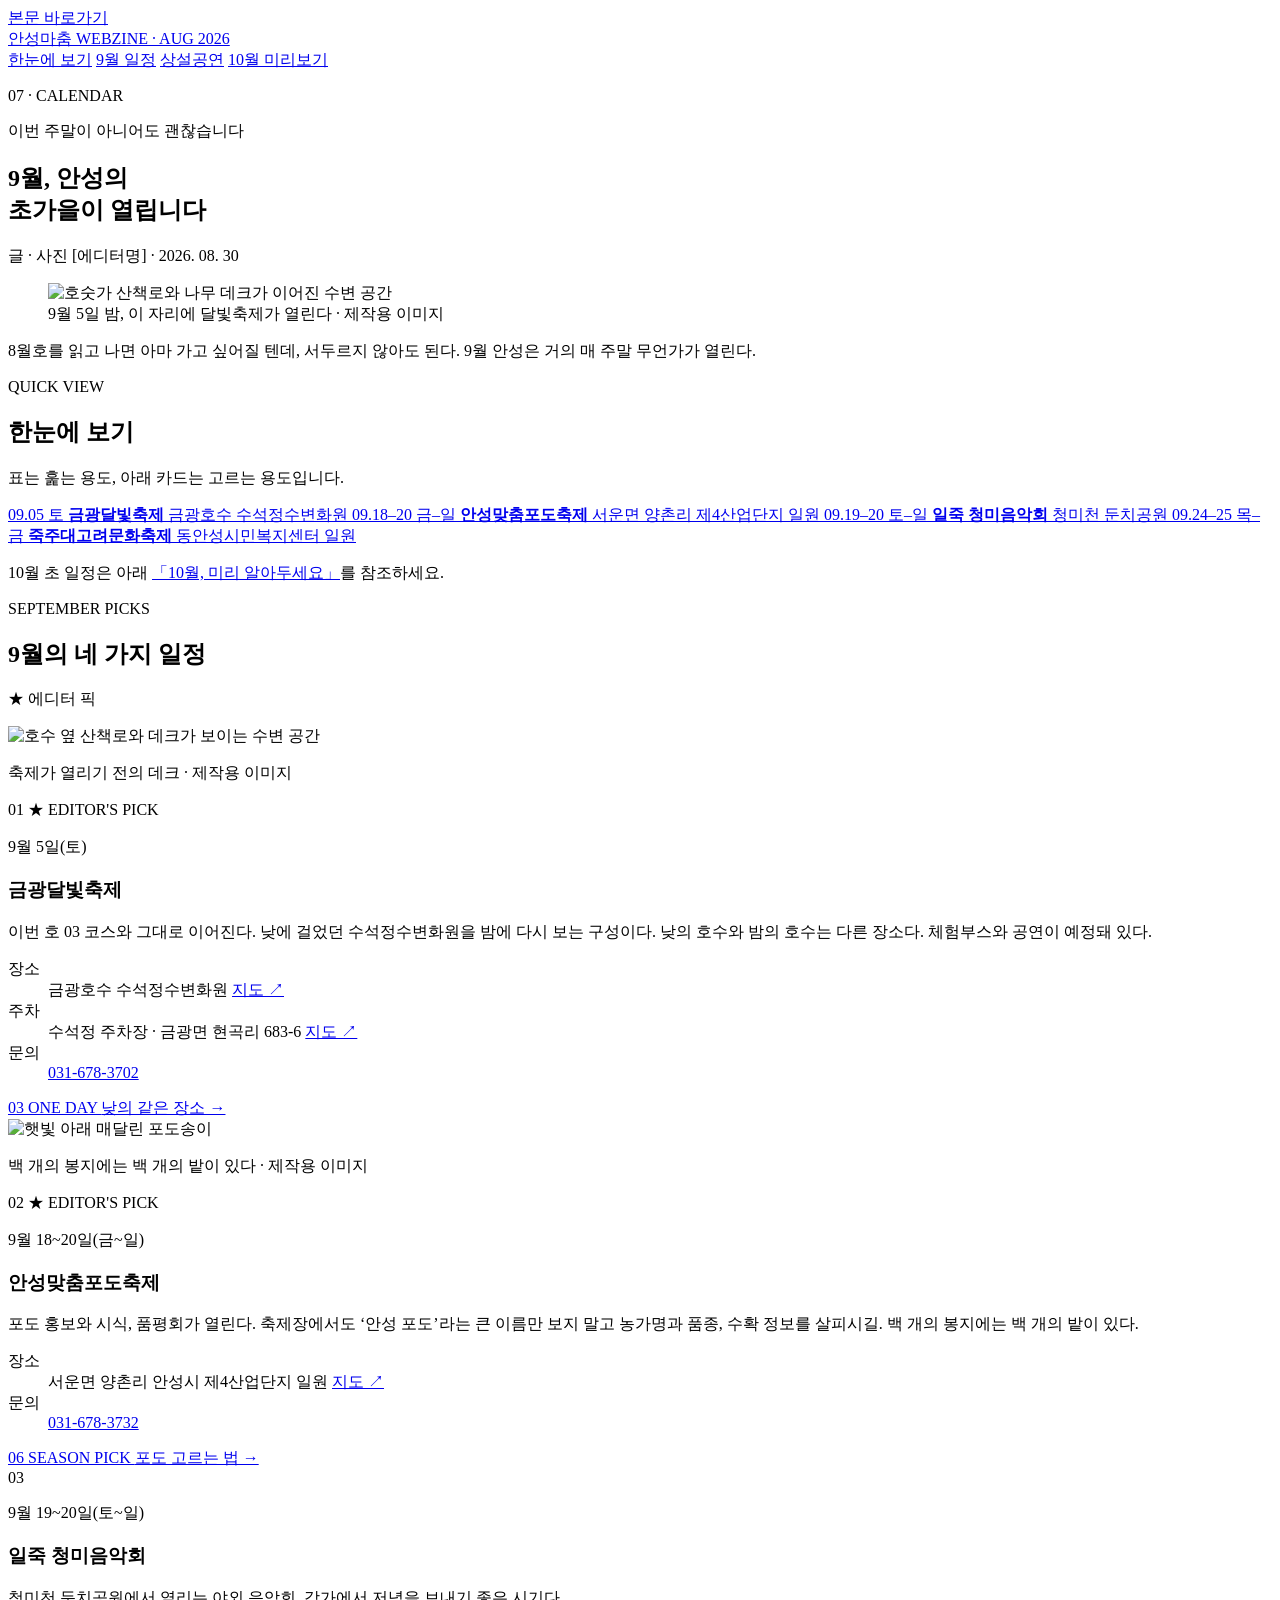
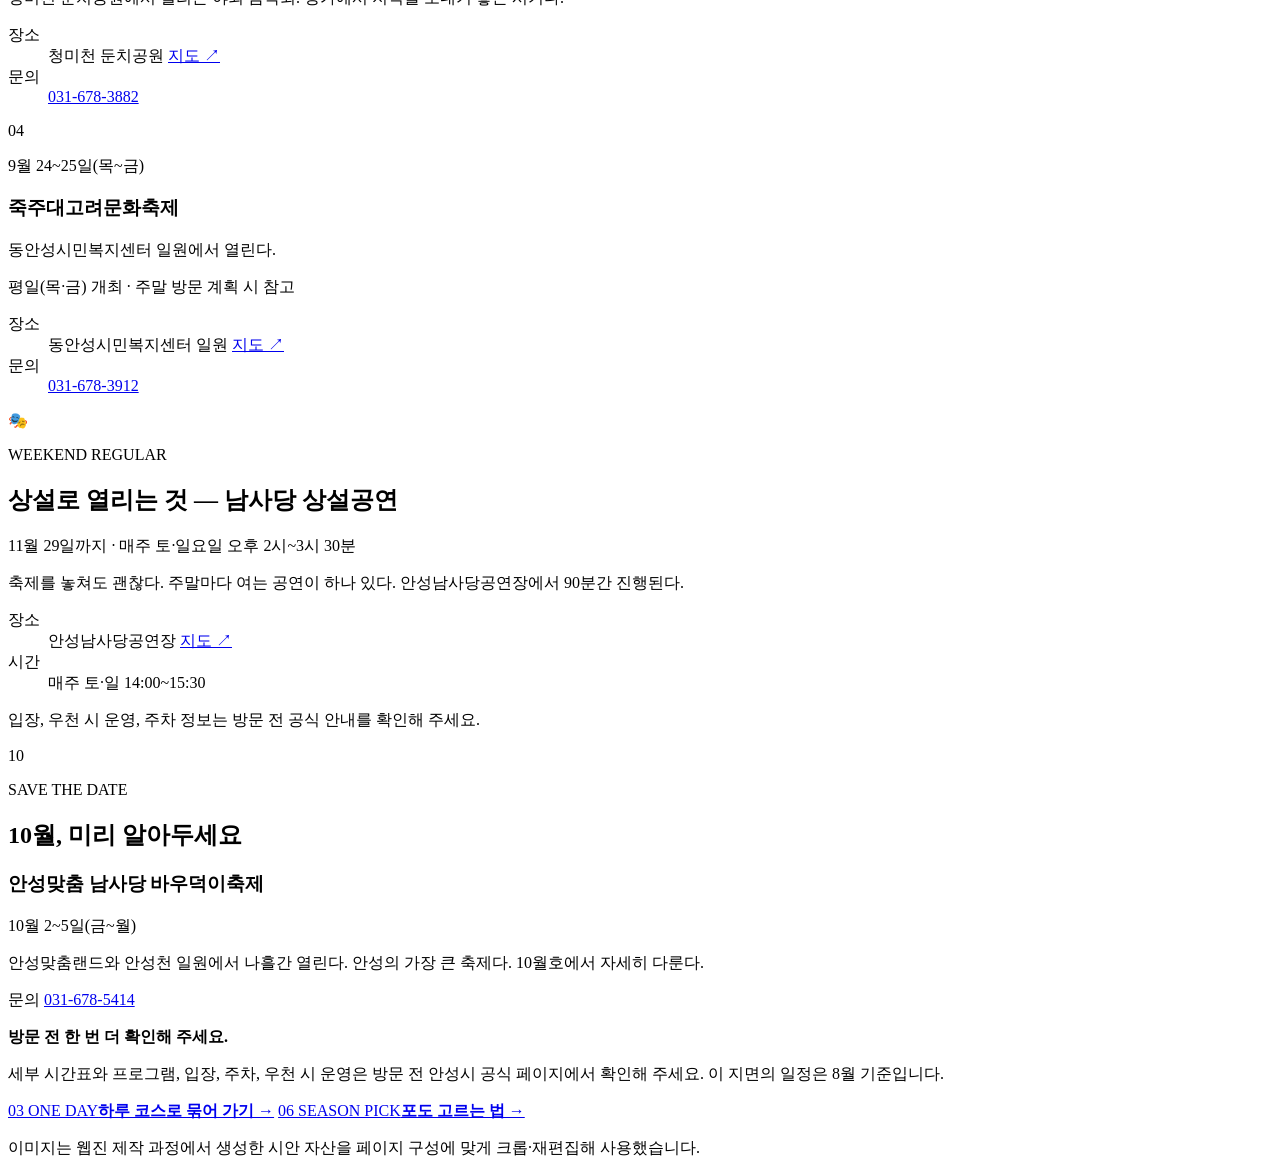
==== calendar/index.html @ 2661bd7b "Add calendar page markup" ====
<!doctype html>
<html lang="ko">
<head>
  <meta charset="utf-8" />
  <meta name="viewport" content="width=device-width, initial-scale=1" />
  <meta name="description" content="안성마춤 웹진 2026년 8월호 CALENDAR — 9월, 안성의 초가을이 열립니다." />
  <meta name="theme-color" content="#f6f1e7" />
  <title>CALENDAR — 9월, 안성의 초가을이 열립니다 | 안성마춤 웹진</title>
  <link rel="stylesheet" href="./assets/calendar.css" />
</head>
<body>
  <a class="skip-link" href="#main">본문 바로가기</a>

  <header class="site-header">
    <div class="site-header__inner">
      <a class="brand" href="#top" aria-label="안성마춤 웹진 CALENDAR 상단으로 이동">
        <span class="brand__mark">안성마춤</span>
        <span class="brand__sub">WEBZINE · AUG 2026</span>
      </a>
      <nav class="section-nav" aria-label="페이지 내 이동">
        <a href="#overview">한눈에 보기</a>
        <a href="#events">9월 일정</a>
        <a href="#weekend">상설공연</a>
        <a href="#october">10월 미리보기</a>
      </nav>
    </div>
  </header>

  <main id="main">
    <article id="top" class="article">
      <header class="hero">
        <div class="hero__copy shell">
          <p class="eyebrow">07 · CALENDAR</p>
          <p class="kicker">이번 주말이 아니어도 괜찮습니다</p>
          <h1>9월, 안성의<br />초가을이 열립니다</h1>
          <div class="byline" aria-label="발행 정보">
            <span>글 · 사진 [에디터명]</span>
            <span aria-hidden="true">·</span>
            <time datetime="2026-08-30">2026. 08. 30</time>
          </div>
        </div>

        <figure class="hero__media">
          <img data-calendar-image="c1" alt="호숫가 산책로와 나무 데크가 이어진 수변 공간" />
          <figcaption class="shell">9월 5일 밤, 이 자리에 달빛축제가 열린다 <span class="caption-note">· 제작용 이미지</span></figcaption>
        </figure>

        <div class="shell intro">
          <p>8월호를 읽고 나면 아마 가고 싶어질 텐데, 서두르지 않아도 된다. 9월 안성은 거의 매 주말 무언가가 열린다.</p>
        </div>
      </header>

      <section id="overview" class="section section--overview shell" aria-labelledby="overview-title">
        <div class="section-heading">
          <p class="section-index">QUICK VIEW</p>
          <h2 id="overview-title">한눈에 보기</h2>
          <p>표는 훑는 용도, 아래 카드는 고르는 용도입니다.</p>
        </div>

        <div class="timeline" role="list" aria-label="2026년 9월 안성 주요 행사">
          <a class="timeline__item" href="#event-01" role="listitem">
            <span class="timeline__date">09.05</span>
            <span class="timeline__day">토</span>
            <strong>금광달빛축제</strong>
            <span>금광호수 수석정수변화원</span>
          </a>
          <a class="timeline__item" href="#event-02" role="listitem">
            <span class="timeline__date">09.18–20</span>
            <span class="timeline__day">금–일</span>
            <strong>안성맞춤포도축제</strong>
            <span>서운면 양촌리 제4산업단지 일원</span>
          </a>
          <a class="timeline__item" href="#event-03" role="listitem">
            <span class="timeline__date">09.19–20</span>
            <span class="timeline__day">토–일</span>
            <strong>일죽 청미음악회</strong>
            <span>청미천 둔치공원</span>
          </a>
          <a class="timeline__item" href="#event-04" role="listitem">
            <span class="timeline__date">09.24–25</span>
            <span class="timeline__day">목–금</span>
            <strong>죽주대고려문화축제</strong>
            <span>동안성시민복지센터 일원</span>
          </a>
        </div>
        <p class="overview-note">10월 초 일정은 아래 <a href="#october">「10월, 미리 알아두세요」</a>를 참조하세요.</p>
      </section>

      <section id="events" class="section shell" aria-labelledby="events-title">
        <div class="section-heading section-heading--row">
          <div>
            <p class="section-index">SEPTEMBER PICKS</p>
            <h2 id="events-title">9월의 네 가지 일정</h2>
          </div>
          <p class="legend"><span class="star">★</span> 에디터 픽</p>
        </div>

        <div class="event-stack">
          <article id="event-01" class="event-card event-card--featured">
            <div class="event-card__visual">
              <img data-calendar-image="c2" alt="호수 옆 산책로와 데크가 보이는 수변 공간" loading="lazy" />
              <p class="image-caption">축제가 열리기 전의 데크 <span>· 제작용 이미지</span></p>
            </div>
            <div class="event-card__body">
              <div class="event-card__topline">
                <span class="event-number">01</span>
                <span class="editor-pick">★ EDITOR'S PICK</span>
              </div>
              <p class="date-chip"><time datetime="2026-09-05">9월 5일(토)</time></p>
              <h3>금광달빛축제</h3>
              <p class="event-lead">이번 호 03 코스와 그대로 이어진다. 낮에 걸었던 수석정수변화원을 밤에 다시 보는 구성이다. 낮의 호수와 밤의 호수는 다른 장소다. 체험부스와 공연이 예정돼 있다.</p>
              <dl class="info-list">
                <div><dt>장소</dt><dd>금광호수 수석정수변화원 <a class="map-link" href="https://map.naver.com/p/search/%EA%B8%88%EA%B4%91%ED%98%B8%EC%88%98%20%EC%88%98%EC%84%9D%EC%A0%95%EC%88%98%EB%B3%80%ED%99%94%EC%9B%90" target="_blank" rel="noreferrer">지도 ↗</a></dd></div>
                <div><dt>주차</dt><dd>수석정 주차장 · 금광면 현곡리 683-6 <a class="map-link" href="https://map.naver.com/p/search/%EA%B8%88%EA%B4%91%EB%A9%B4%20%ED%98%84%EA%B3%A1%EB%A6%AC%20683-6" target="_blank" rel="noreferrer">지도 ↗</a></dd></div>
                <div><dt>문의</dt><dd><a href="tel:0316783702">031-678-3702</a></dd></div>
              </dl>
              <a class="related-link" href="#" aria-label="03 ONE DAY 페이지 링크 준비 중">03 ONE DAY <span>낮의 같은 장소 →</span></a>
            </div>
          </article>

          <article id="event-02" class="event-card event-card--featured event-card--reverse">
            <div class="event-card__visual">
              <img data-calendar-image="c3" alt="햇빛 아래 매달린 포도송이" loading="lazy" />
              <p class="image-caption">백 개의 봉지에는 백 개의 밭이 있다 <span>· 제작용 이미지</span></p>
            </div>
            <div class="event-card__body">
              <div class="event-card__topline">
                <span class="event-number">02</span>
                <span class="editor-pick">★ EDITOR'S PICK</span>
              </div>
              <p class="date-chip"><time datetime="2026-09-18">9월 18~20일(금~일)</time></p>
              <h3>안성맞춤포도축제</h3>
              <p class="event-lead">포도 홍보와 시식, 품평회가 열린다. 축제장에서도 ‘안성 포도’라는 큰 이름만 보지 말고 농가명과 품종, 수확 정보를 살피시길. 백 개의 봉지에는 백 개의 밭이 있다.</p>
              <dl class="info-list">
                <div><dt>장소</dt><dd>서운면 양촌리 안성시 제4산업단지 일원 <a class="map-link" href="https://map.naver.com/p/search/%EC%95%88%EC%84%B1%EC%8B%9C%20%EC%A0%9C4%EC%82%B0%EC%97%85%EB%8B%A8%EC%A7%80" target="_blank" rel="noreferrer">지도 ↗</a></dd></div>
                <div><dt>문의</dt><dd><a href="tel:0316783732">031-678-3732</a></dd></div>
              </dl>
              <a class="related-link" href="#" aria-label="06 SEASON PICK 페이지 링크 준비 중">06 SEASON PICK <span>포도 고르는 법 →</span></a>
            </div>
          </article>

          <div class="compact-grid">
            <article id="event-03" class="compact-card">
              <span class="event-number">03</span>
              <p class="date-chip"><time datetime="2026-09-19">9월 19~20일(토~일)</time></p>
              <h3>일죽 청미음악회</h3>
              <p>청미천 둔치공원에서 열리는 야외 음악회. 강가에서 저녁을 보내기 좋은 시기다.</p>
              <dl class="info-list info-list--compact">
                <div><dt>장소</dt><dd>청미천 둔치공원 <a class="map-link" href="https://map.naver.com/p/search/%EC%B2%AD%EB%AF%B8%EC%B2%9C%20%EB%91%94%EC%B9%98%EA%B3%B5%EC%9B%90" target="_blank" rel="noreferrer">지도 ↗</a></dd></div>
                <div><dt>문의</dt><dd><a href="tel:0316783882">031-678-3882</a></dd></div>
              </dl>
            </article>

            <article id="event-04" class="compact-card">
              <span class="event-number">04</span>
              <p class="date-chip"><time datetime="2026-09-24">9월 24~25일(목~금)</time></p>
              <h3>죽주대고려문화축제</h3>
              <p>동안성시민복지센터 일원에서 열린다.</p>
              <p class="warning-chip">평일(목·금) 개최 · 주말 방문 계획 시 참고</p>
              <dl class="info-list info-list--compact">
                <div><dt>장소</dt><dd>동안성시민복지센터 일원 <a class="map-link" href="https://map.naver.com/p/search/%EB%8F%99%EC%95%88%EC%84%B1%EC%8B%9C%EB%AF%BC%EB%B3%B5%EC%A7%80%EC%84%BC%ED%84%B0" target="_blank" rel="noreferrer">지도 ↗</a></dd></div>
                <div><dt>문의</dt><dd><a href="tel:0316783912">031-678-3912</a></dd></div>
              </dl>
            </article>
          </div>
        </div>
      </section>

      <section id="weekend" class="section weekend-block" aria-labelledby="weekend-title">
        <div class="shell weekend-block__inner">
          <div class="weekend-block__icon" aria-hidden="true">🎭</div>
          <div class="weekend-block__copy">
            <p class="section-index">WEEKEND REGULAR</p>
            <h2 id="weekend-title">상설로 열리는 것 — 남사당 상설공연</h2>
            <p class="weekend-block__date">11월 29일까지 · 매주 토·일요일 오후 2시~3시 30분</p>
            <p>축제를 놓쳐도 괜찮다. 주말마다 여는 공연이 하나 있다. 안성남사당공연장에서 90분간 진행된다.</p>
            <dl class="info-list info-list--wide">
              <div><dt>장소</dt><dd>안성남사당공연장 <a class="map-link" href="https://map.naver.com/p/search/%EC%95%88%EC%84%B1%EB%82%A8%EC%82%AC%EB%8B%B9%EA%B3%B5%EC%97%B0%EC%9E%A5" target="_blank" rel="noreferrer">지도 ↗</a></dd></div>
              <div><dt>시간</dt><dd>매주 토·일 14:00~15:30</dd></div>
            </dl>
            <p class="verification-note">입장, 우천 시 운영, 주차 정보는 방문 전 공식 안내를 확인해 주세요.</p>
          </div>
        </div>
      </section>

      <section id="october" class="section shell october" aria-labelledby="october-title">
        <div class="october__month" aria-hidden="true">10</div>
        <div class="october__copy">
          <p class="section-index">SAVE THE DATE</p>
          <h2 id="october-title">10월, 미리 알아두세요</h2>
          <h3>안성맞춤 남사당 바우덕이축제</h3>
          <p class="october__date">10월 2~5일(금~월)</p>
          <p>안성맞춤랜드와 안성천 일원에서 나흘간 열린다. 안성의 가장 큰 축제다. 10월호에서 자세히 다룬다.</p>
          <p class="october__contact">문의 <a href="tel:0316785414">031-678-5414</a></p>
        </div>
      </section>

      <footer class="article-footer shell">
        <div class="notice-box">
          <strong>방문 전 한 번 더 확인해 주세요.</strong>
          <p>세부 시간표와 프로그램, 입장, 주차, 우천 시 운영은 방문 전 안성시 공식 페이지에서 확인해 주세요. 이 지면의 일정은 8월 기준입니다.</p>
        </div>
        <div class="next-links" aria-label="연관 콘텐츠">
          <a href="#" aria-label="03 ONE DAY 페이지 링크 준비 중"><span>03 ONE DAY</span><strong>하루 코스로 묶어 가기 →</strong></a>
          <a href="#" aria-label="06 SEASON PICK 페이지 링크 준비 중"><span>06 SEASON PICK</span><strong>포도 고르는 법 →</strong></a>
        </div>
        <p class="credit-note">이미지는 웹진 제작 과정에서 생성한 시안 자산을 페이지 구성에 맞게 크롭·재편집해 사용했습니다.</p>
      </footer>
    </article>
  </main>

  <script src="./assets/image-c1a.js"></script>
  <script src="./assets/image-c1b.js"></script>
  <script src="./assets/image-c2.js"></script>
  <script src="./assets/image-c3.js"></script>
  <script src="./assets/calendar.js"></script>
</body>
</html>
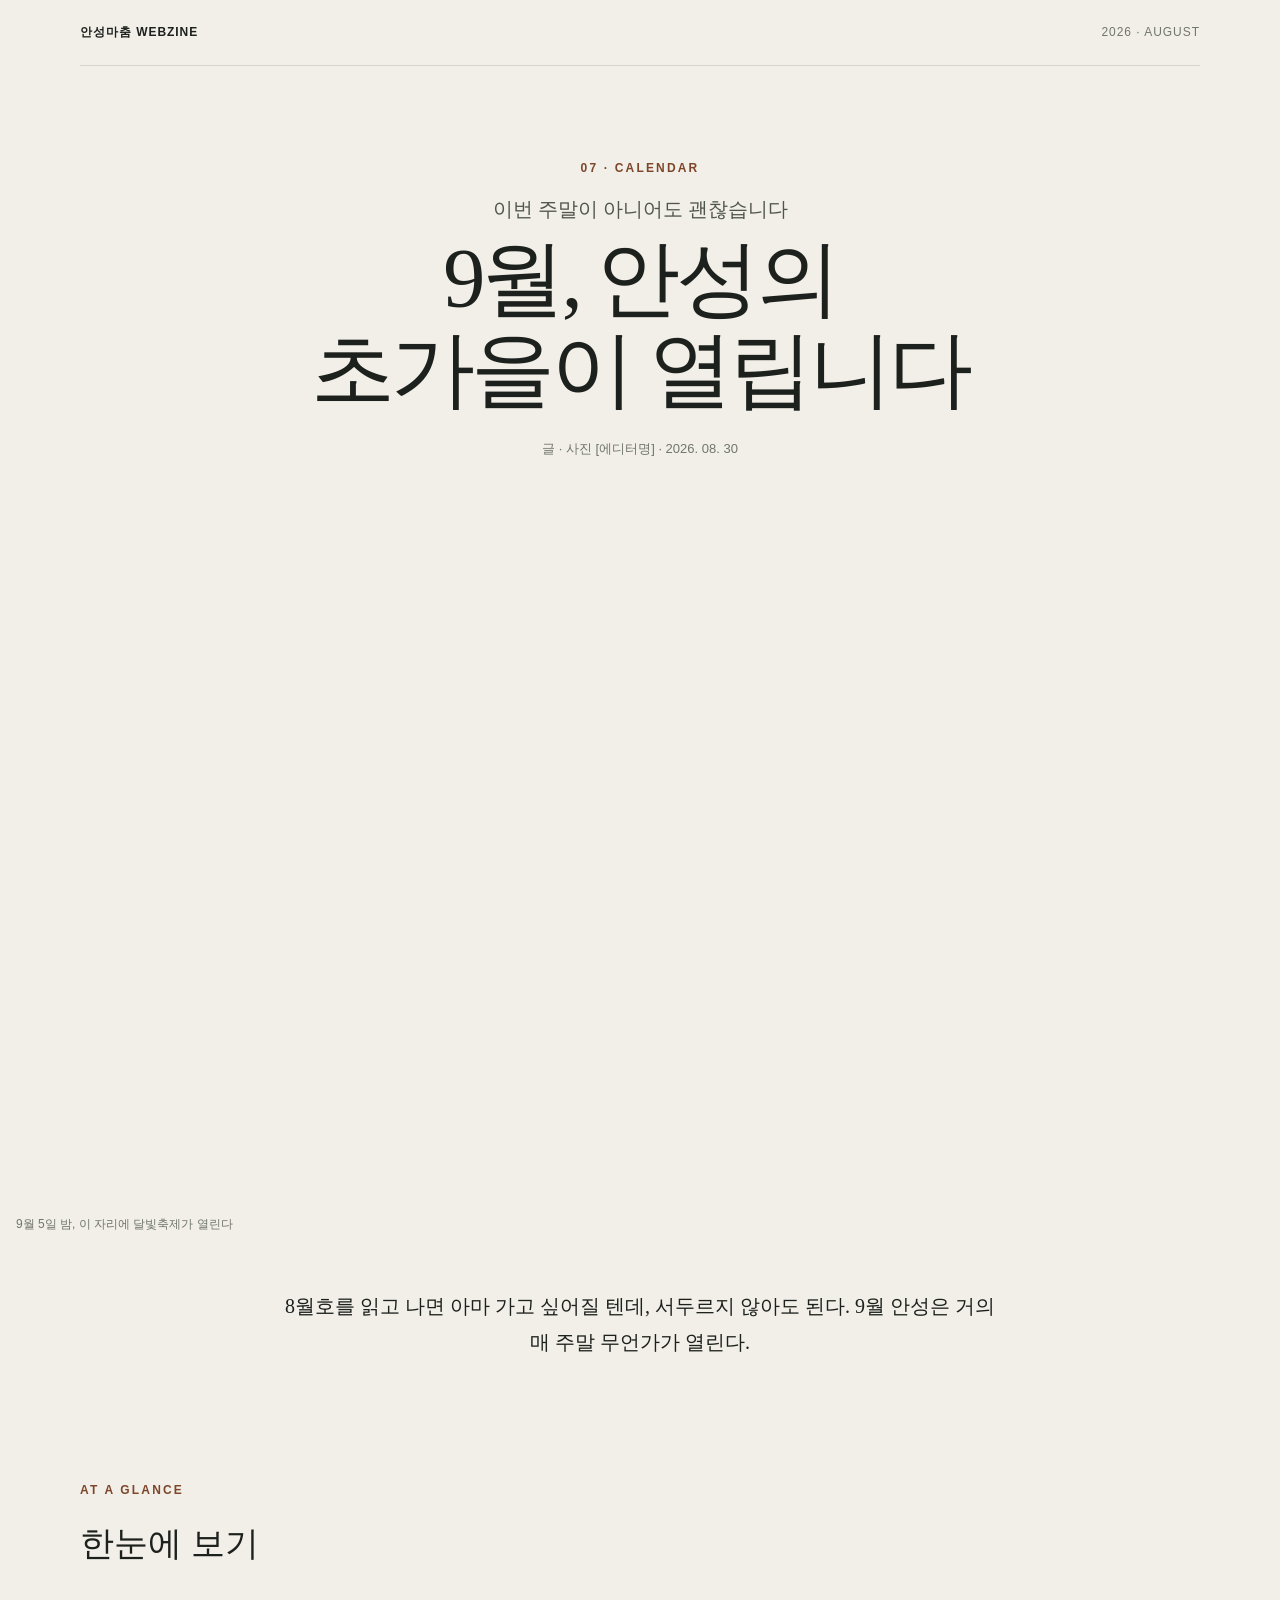
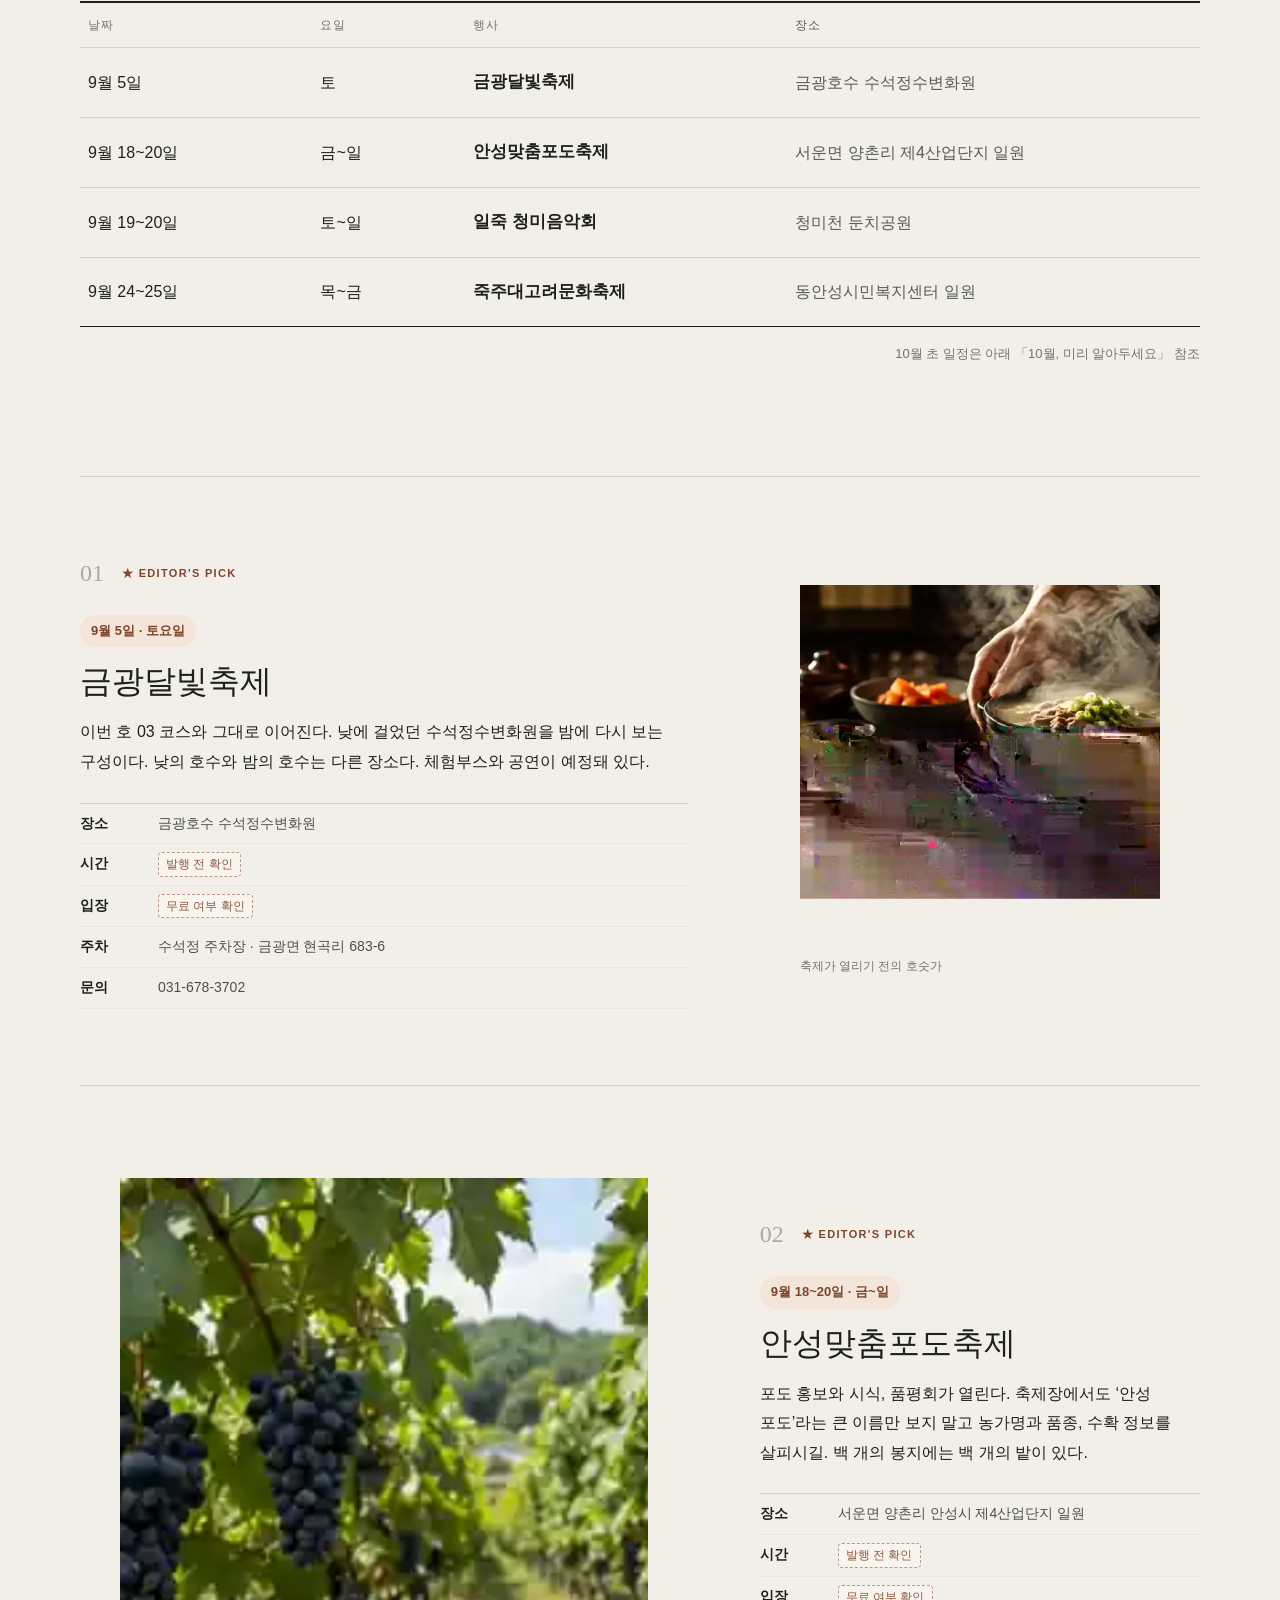
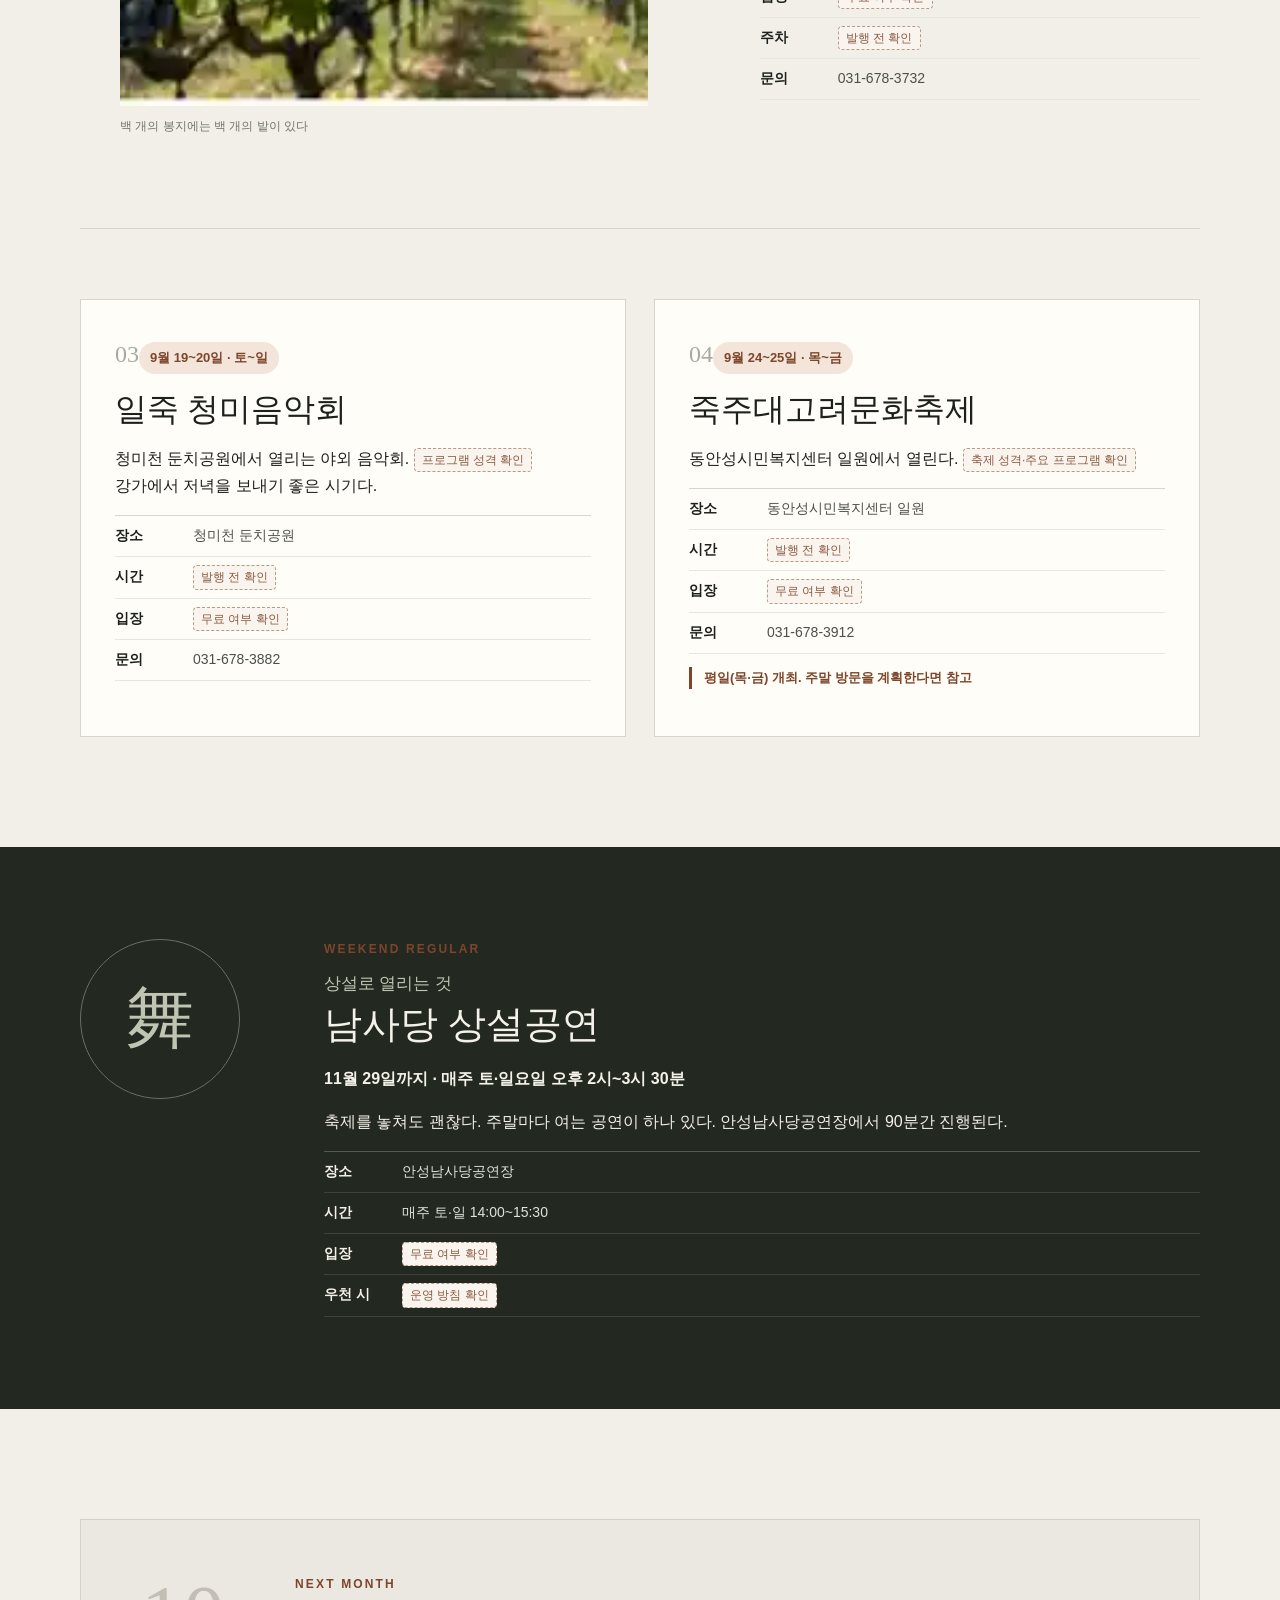
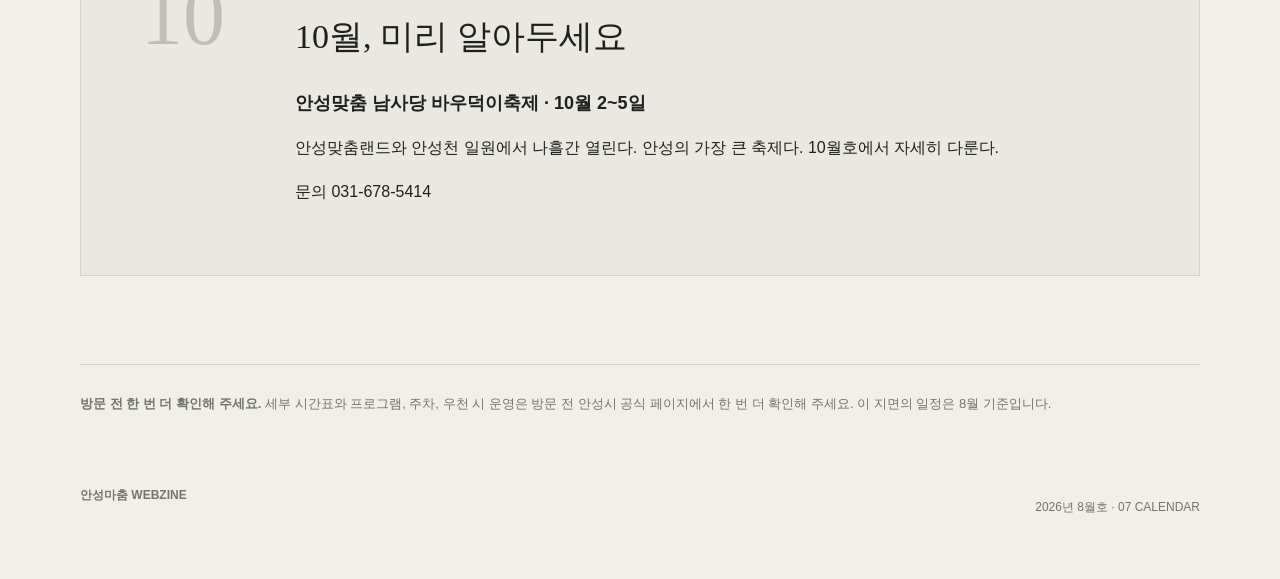
==== commit 2f8a4248: "Publish calendar webzine page" ====
--- a/calendar/index.html
+++ b/calendar/index.html
@@ -1,218 +1,26 @@
 <!doctype html>
 <html lang="ko">
 <head>
-  <meta charset="utf-8" />
-  <meta name="viewport" content="width=device-width, initial-scale=1" />
-  <meta name="description" content="안성마춤 웹진 2026년 8월호 CALENDAR — 9월, 안성의 초가을이 열립니다." />
-  <meta name="theme-color" content="#f6f1e7" />
-  <title>CALENDAR — 9월, 안성의 초가을이 열립니다 | 안성마춤 웹진</title>
-  <link rel="stylesheet" href="./assets/calendar.css" />
+<meta charset="utf-8">
+<meta name="viewport" content="width=device-width,initial-scale=1">
+<meta name="description" content="안성마춤 웹진 2026년 8월호 CALENDAR — 9월, 안성의 초가을이 열립니다.">
+<title>CALENDAR — 9월, 안성의 초가을이 열립니다</title>
+<style>
+:root{--ink:#1d211d;--muted:#70756e;--paper:#fffdf8;--canvas:#f2efe8;--line:#d9d5cc;--accent:#7d462b;--accent-soft:#f3e5d9;--dark:#232820;--max:1120px}*{box-sizing:border-box}html{scroll-behavior:smooth}body{margin:0;background:var(--canvas);color:var(--ink);font-family:Pretendard,"Noto Sans KR",-apple-system,BlinkMacSystemFont,"Segoe UI",sans-serif;font-size:16px;line-height:1.7;word-break:keep-all}a{color:inherit;text-decoration:none}img{display:block;width:100%;height:auto}.page-shell{width:min(calc(100% - 48px),var(--max));margin-inline:auto}.site-bar{height:66px;width:min(calc(100% - 48px),var(--max));margin:auto;display:flex;align-items:center;justify-content:space-between;border-bottom:1px solid var(--line);font-size:12px;letter-spacing:.08em}.site-brand{font-weight:800}.issue{color:var(--muted)}.hero{padding-top:92px}.hero-copy{max-width:840px;margin:0 auto 42px;text-align:center}.section-label,.mini-label{font-size:12px;letter-spacing:.18em;font-weight:800;color:var(--accent);margin:0 0 14px}.eyebrow{font-family:Georgia,"Noto Serif KR",serif;font-size:20px;margin:0 0 8px;color:#50554e}.hero h1{font-family:Georgia,"Noto Serif KR",serif;font-size:clamp(46px,7vw,84px);font-weight:500;line-height:1.08;letter-spacing:-.045em;margin:0}.credit{margin:22px 0 0;color:var(--muted);font-size:13px}.hero-media{width:min(1360px,calc(100vw - 32px));margin-left:50%;transform:translateX(-50%)}.hero-media img{aspect-ratio:16/9;object-fit:cover}.hero-media figcaption,.card-image figcaption{font-size:12px;color:var(--muted);margin-top:10px}.lead{max-width:720px;margin:54px auto 0;font-family:Georgia,"Noto Serif KR",serif;font-size:20px;line-height:1.8;text-align:center}.overview{padding-top:120px}.section-head{margin-bottom:28px}.section-head h2{font-family:Georgia,"Noto Serif KR",serif;font-size:34px;font-weight:500;margin:0}.schedule-table{border-top:2px solid var(--ink);border-bottom:1px solid var(--ink)}.schedule-row{display:grid;grid-template-columns:1.05fr .65fr 1.5fr 2fr;gap:24px;padding:20px 8px;border-bottom:1px solid var(--line);align-items:center}.schedule-row:last-child{border-bottom:0}.schedule-header{padding-block:12px;font-size:12px;color:var(--muted);letter-spacing:.06em}.schedule-row strong{font-size:17px}.place-col{color:#565c55}.table-note{margin:16px 0 0;text-align:right;font-size:13px;color:var(--muted)}.events{padding-top:110px}.event-card{display:grid;grid-template-columns:minmax(0,1.16fr) minmax(320px,.84fr);gap:72px;align-items:center;padding:76px 0;border-top:1px solid var(--line)}.event-card.reverse .event-copy{order:2}.event-card.reverse .card-image{order:1}.card-meta{display:flex;align-items:center;gap:18px;margin-bottom:22px}.card-number{font-family:Georgia,serif;font-size:24px;color:#a7aaa2}.editor-pick{font-size:11px;letter-spacing:.12em;color:var(--accent);font-weight:800}.date-chip{display:inline-flex;background:var(--accent-soft);color:var(--accent);padding:5px 11px;border-radius:999px;font-size:13px;font-weight:700}.event-card h2,.compact-card h2{font-family:Georgia,"Noto Serif KR",serif;font-weight:500;font-size:32px;line-height:1.25;margin:14px 0 16px}.event-desc{font-size:16px;line-height:1.85;margin:0 0 26px}.info-list{margin:0;border-top:1px solid var(--line)}.info-list>div{display:grid;grid-template-columns:68px 1fr;gap:10px;padding:8px 0;border-bottom:1px solid #e9e6df;font-size:14px}.info-list dt{font-weight:800}.info-list dd{margin:0;color:#4b504a}.pending{display:inline-block;padding:1px 7px;border:1px dashed #b99a87;border-radius:4px;color:#8a5b42;background:#faf4ef;font-size:12px}.card-image img{aspect-ratio:1;object-fit:cover}.compact-grid{display:grid;grid-template-columns:1fr 1fr;gap:28px;padding:70px 0 110px;border-top:1px solid var(--line)}.compact-card{background:var(--paper);border:1px solid var(--line);padding:34px}.weekday-note{font-size:13px;font-weight:700;color:var(--accent);border-left:3px solid var(--accent);padding-left:12px}.permanent{background:var(--dark);color:#f4f1e8;padding:92px 0}.permanent-inner{display:grid;grid-template-columns:180px 1fr;gap:64px}.performance-mark{width:160px;height:160px;border:1px solid #69705f;border-radius:50%;display:grid;place-items:center;font-family:Georgia,"Noto Serif KR",serif;font-size:68px;color:#bfc5b2}.performance-copy h2{font-family:Georgia,"Noto Serif KR",serif;font-size:38px;font-weight:500;line-height:1.25;margin:0 0 14px}.performance-copy h2 span{display:block;font-size:17px;color:#bfc5b2;margin-bottom:7px}.performance-copy .info-list{border-color:#555b50}.performance-copy .info-list>div{border-color:#3d433a}.performance-copy .info-list dd{color:#e1e3dc}.october{margin-top:110px;margin-bottom:88px;padding:54px 60px;border:1px solid #d3d0c7;background:#ebe8e1;display:grid;grid-template-columns:120px 1fr;gap:34px}.october-number{font-family:Georgia,serif;font-size:84px;line-height:1;color:#c2beb4}.october h2{font-family:Georgia,"Noto Serif KR",serif;font-size:34px;font-weight:500;margin:0 0 22px}.october h3{font-size:18px;margin:0 0 9px}.notice{border-top:1px solid var(--line);padding:28px 0 70px;font-size:13px;color:var(--muted)}.page-footer{padding:0 0 50px;display:flex;justify-content:space-between;color:var(--muted);font-size:12px}@media(max-width:780px){.page-shell,.site-bar{width:min(calc(100% - 40px),var(--max))}.hero{padding-top:64px}.hero h1{font-size:clamp(40px,12vw,58px)}.hero-media{width:100vw}.hero-media img{aspect-ratio:4/5}.lead{text-align:left;font-size:18px}.overview{padding-top:88px}.schedule-row{grid-template-columns:1.05fr .65fr 1.6fr;gap:10px;padding:15px 4px}.place-col{display:none}.schedule-row strong{font-size:14px}.event-card,.event-card.reverse{grid-template-columns:1fr;gap:30px;padding:56px 0}.event-card.reverse .event-copy,.event-card.reverse .card-image{order:initial}.compact-grid{grid-template-columns:1fr;padding:54px 0 76px}.compact-card{padding:28px 24px}.permanent{padding:68px 0}.permanent-inner{grid-template-columns:1fr;gap:32px}.performance-mark{width:110px;height:110px;font-size:48px}.october{margin-top:76px;margin-bottom:64px;padding:34px 26px;grid-template-columns:1fr}.october-number{font-size:56px}.page-footer{display:block}}
+</style>
 </head>
 <body>
-  <a class="skip-link" href="#main">본문 바로가기</a>
-
-  <header class="site-header">
-    <div class="site-header__inner">
-      <a class="brand" href="#top" aria-label="안성마춤 웹진 CALENDAR 상단으로 이동">
-        <span class="brand__mark">안성마춤</span>
-        <span class="brand__sub">WEBZINE · AUG 2026</span>
-      </a>
-      <nav class="section-nav" aria-label="페이지 내 이동">
-        <a href="#overview">한눈에 보기</a>
-        <a href="#events">9월 일정</a>
-        <a href="#weekend">상설공연</a>
-        <a href="#october">10월 미리보기</a>
-      </nav>
-    </div>
-  </header>
-
-  <main id="main">
-    <article id="top" class="article">
-      <header class="hero">
-        <div class="hero__copy shell">
-          <p class="eyebrow">07 · CALENDAR</p>
-          <p class="kicker">이번 주말이 아니어도 괜찮습니다</p>
-          <h1>9월, 안성의<br />초가을이 열립니다</h1>
-          <div class="byline" aria-label="발행 정보">
-            <span>글 · 사진 [에디터명]</span>
-            <span aria-hidden="true">·</span>
-            <time datetime="2026-08-30">2026. 08. 30</time>
-          </div>
-        </div>
-
-        <figure class="hero__media">
-          <img data-calendar-image="c1" alt="호숫가 산책로와 나무 데크가 이어진 수변 공간" />
-          <figcaption class="shell">9월 5일 밤, 이 자리에 달빛축제가 열린다 <span class="caption-note">· 제작용 이미지</span></figcaption>
-        </figure>
-
-        <div class="shell intro">
-          <p>8월호를 읽고 나면 아마 가고 싶어질 텐데, 서두르지 않아도 된다. 9월 안성은 거의 매 주말 무언가가 열린다.</p>
-        </div>
-      </header>
-
-      <section id="overview" class="section section--overview shell" aria-labelledby="overview-title">
-        <div class="section-heading">
-          <p class="section-index">QUICK VIEW</p>
-          <h2 id="overview-title">한눈에 보기</h2>
-          <p>표는 훑는 용도, 아래 카드는 고르는 용도입니다.</p>
-        </div>
-
-        <div class="timeline" role="list" aria-label="2026년 9월 안성 주요 행사">
-          <a class="timeline__item" href="#event-01" role="listitem">
-            <span class="timeline__date">09.05</span>
-            <span class="timeline__day">토</span>
-            <strong>금광달빛축제</strong>
-            <span>금광호수 수석정수변화원</span>
-          </a>
-          <a class="timeline__item" href="#event-02" role="listitem">
-            <span class="timeline__date">09.18–20</span>
-            <span class="timeline__day">금–일</span>
-            <strong>안성맞춤포도축제</strong>
-            <span>서운면 양촌리 제4산업단지 일원</span>
-          </a>
-          <a class="timeline__item" href="#event-03" role="listitem">
-            <span class="timeline__date">09.19–20</span>
-            <span class="timeline__day">토–일</span>
-            <strong>일죽 청미음악회</strong>
-            <span>청미천 둔치공원</span>
-          </a>
-          <a class="timeline__item" href="#event-04" role="listitem">
-            <span class="timeline__date">09.24–25</span>
-            <span class="timeline__day">목–금</span>
-            <strong>죽주대고려문화축제</strong>
-            <span>동안성시민복지센터 일원</span>
-          </a>
-        </div>
-        <p class="overview-note">10월 초 일정은 아래 <a href="#october">「10월, 미리 알아두세요」</a>를 참조하세요.</p>
-      </section>
-
-      <section id="events" class="section shell" aria-labelledby="events-title">
-        <div class="section-heading section-heading--row">
-          <div>
-            <p class="section-index">SEPTEMBER PICKS</p>
-            <h2 id="events-title">9월의 네 가지 일정</h2>
-          </div>
-          <p class="legend"><span class="star">★</span> 에디터 픽</p>
-        </div>
-
-        <div class="event-stack">
-          <article id="event-01" class="event-card event-card--featured">
-            <div class="event-card__visual">
-              <img data-calendar-image="c2" alt="호수 옆 산책로와 데크가 보이는 수변 공간" loading="lazy" />
-              <p class="image-caption">축제가 열리기 전의 데크 <span>· 제작용 이미지</span></p>
-            </div>
-            <div class="event-card__body">
-              <div class="event-card__topline">
-                <span class="event-number">01</span>
-                <span class="editor-pick">★ EDITOR'S PICK</span>
-              </div>
-              <p class="date-chip"><time datetime="2026-09-05">9월 5일(토)</time></p>
-              <h3>금광달빛축제</h3>
-              <p class="event-lead">이번 호 03 코스와 그대로 이어진다. 낮에 걸었던 수석정수변화원을 밤에 다시 보는 구성이다. 낮의 호수와 밤의 호수는 다른 장소다. 체험부스와 공연이 예정돼 있다.</p>
-              <dl class="info-list">
-                <div><dt>장소</dt><dd>금광호수 수석정수변화원 <a class="map-link" href="https://map.naver.com/p/search/%EA%B8%88%EA%B4%91%ED%98%B8%EC%88%98%20%EC%88%98%EC%84%9D%EC%A0%95%EC%88%98%EB%B3%80%ED%99%94%EC%9B%90" target="_blank" rel="noreferrer">지도 ↗</a></dd></div>
-                <div><dt>주차</dt><dd>수석정 주차장 · 금광면 현곡리 683-6 <a class="map-link" href="https://map.naver.com/p/search/%EA%B8%88%EA%B4%91%EB%A9%B4%20%ED%98%84%EA%B3%A1%EB%A6%AC%20683-6" target="_blank" rel="noreferrer">지도 ↗</a></dd></div>
-                <div><dt>문의</dt><dd><a href="tel:0316783702">031-678-3702</a></dd></div>
-              </dl>
-              <a class="related-link" href="#" aria-label="03 ONE DAY 페이지 링크 준비 중">03 ONE DAY <span>낮의 같은 장소 →</span></a>
-            </div>
-          </article>
-
-          <article id="event-02" class="event-card event-card--featured event-card--reverse">
-            <div class="event-card__visual">
-              <img data-calendar-image="c3" alt="햇빛 아래 매달린 포도송이" loading="lazy" />
-              <p class="image-caption">백 개의 봉지에는 백 개의 밭이 있다 <span>· 제작용 이미지</span></p>
-            </div>
-            <div class="event-card__body">
-              <div class="event-card__topline">
-                <span class="event-number">02</span>
-                <span class="editor-pick">★ EDITOR'S PICK</span>
-              </div>
-              <p class="date-chip"><time datetime="2026-09-18">9월 18~20일(금~일)</time></p>
-              <h3>안성맞춤포도축제</h3>
-              <p class="event-lead">포도 홍보와 시식, 품평회가 열린다. 축제장에서도 ‘안성 포도’라는 큰 이름만 보지 말고 농가명과 품종, 수확 정보를 살피시길. 백 개의 봉지에는 백 개의 밭이 있다.</p>
-              <dl class="info-list">
-                <div><dt>장소</dt><dd>서운면 양촌리 안성시 제4산업단지 일원 <a class="map-link" href="https://map.naver.com/p/search/%EC%95%88%EC%84%B1%EC%8B%9C%20%EC%A0%9C4%EC%82%B0%EC%97%85%EB%8B%A8%EC%A7%80" target="_blank" rel="noreferrer">지도 ↗</a></dd></div>
-                <div><dt>문의</dt><dd><a href="tel:0316783732">031-678-3732</a></dd></div>
-              </dl>
-              <a class="related-link" href="#" aria-label="06 SEASON PICK 페이지 링크 준비 중">06 SEASON PICK <span>포도 고르는 법 →</span></a>
-            </div>
-          </article>
-
-          <div class="compact-grid">
-            <article id="event-03" class="compact-card">
-              <span class="event-number">03</span>
-              <p class="date-chip"><time datetime="2026-09-19">9월 19~20일(토~일)</time></p>
-              <h3>일죽 청미음악회</h3>
-              <p>청미천 둔치공원에서 열리는 야외 음악회. 강가에서 저녁을 보내기 좋은 시기다.</p>
-              <dl class="info-list info-list--compact">
-                <div><dt>장소</dt><dd>청미천 둔치공원 <a class="map-link" href="https://map.naver.com/p/search/%EC%B2%AD%EB%AF%B8%EC%B2%9C%20%EB%91%94%EC%B9%98%EA%B3%B5%EC%9B%90" target="_blank" rel="noreferrer">지도 ↗</a></dd></div>
-                <div><dt>문의</dt><dd><a href="tel:0316783882">031-678-3882</a></dd></div>
-              </dl>
-            </article>
-
-            <article id="event-04" class="compact-card">
-              <span class="event-number">04</span>
-              <p class="date-chip"><time datetime="2026-09-24">9월 24~25일(목~금)</time></p>
-              <h3>죽주대고려문화축제</h3>
-              <p>동안성시민복지센터 일원에서 열린다.</p>
-              <p class="warning-chip">평일(목·금) 개최 · 주말 방문 계획 시 참고</p>
-              <dl class="info-list info-list--compact">
-                <div><dt>장소</dt><dd>동안성시민복지센터 일원 <a class="map-link" href="https://map.naver.com/p/search/%EB%8F%99%EC%95%88%EC%84%B1%EC%8B%9C%EB%AF%BC%EB%B3%B5%EC%A7%80%EC%84%BC%ED%84%B0" target="_blank" rel="noreferrer">지도 ↗</a></dd></div>
-                <div><dt>문의</dt><dd><a href="tel:0316783912">031-678-3912</a></dd></div>
-              </dl>
-            </article>
-          </div>
-        </div>
-      </section>
-
-      <section id="weekend" class="section weekend-block" aria-labelledby="weekend-title">
-        <div class="shell weekend-block__inner">
-          <div class="weekend-block__icon" aria-hidden="true">🎭</div>
-          <div class="weekend-block__copy">
-            <p class="section-index">WEEKEND REGULAR</p>
-            <h2 id="weekend-title">상설로 열리는 것 — 남사당 상설공연</h2>
-            <p class="weekend-block__date">11월 29일까지 · 매주 토·일요일 오후 2시~3시 30분</p>
-            <p>축제를 놓쳐도 괜찮다. 주말마다 여는 공연이 하나 있다. 안성남사당공연장에서 90분간 진행된다.</p>
-            <dl class="info-list info-list--wide">
-              <div><dt>장소</dt><dd>안성남사당공연장 <a class="map-link" href="https://map.naver.com/p/search/%EC%95%88%EC%84%B1%EB%82%A8%EC%82%AC%EB%8B%B9%EA%B3%B5%EC%97%B0%EC%9E%A5" target="_blank" rel="noreferrer">지도 ↗</a></dd></div>
-              <div><dt>시간</dt><dd>매주 토·일 14:00~15:30</dd></div>
-            </dl>
-            <p class="verification-note">입장, 우천 시 운영, 주차 정보는 방문 전 공식 안내를 확인해 주세요.</p>
-          </div>
-        </div>
-      </section>
-
-      <section id="october" class="section shell october" aria-labelledby="october-title">
-        <div class="october__month" aria-hidden="true">10</div>
-        <div class="october__copy">
-          <p class="section-index">SAVE THE DATE</p>
-          <h2 id="october-title">10월, 미리 알아두세요</h2>
-          <h3>안성맞춤 남사당 바우덕이축제</h3>
-          <p class="october__date">10월 2~5일(금~월)</p>
-          <p>안성맞춤랜드와 안성천 일원에서 나흘간 열린다. 안성의 가장 큰 축제다. 10월호에서 자세히 다룬다.</p>
-          <p class="october__contact">문의 <a href="tel:0316785414">031-678-5414</a></p>
-        </div>
-      </section>
-
-      <footer class="article-footer shell">
-        <div class="notice-box">
-          <strong>방문 전 한 번 더 확인해 주세요.</strong>
-          <p>세부 시간표와 프로그램, 입장, 주차, 우천 시 운영은 방문 전 안성시 공식 페이지에서 확인해 주세요. 이 지면의 일정은 8월 기준입니다.</p>
-        </div>
-        <div class="next-links" aria-label="연관 콘텐츠">
-          <a href="#" aria-label="03 ONE DAY 페이지 링크 준비 중"><span>03 ONE DAY</span><strong>하루 코스로 묶어 가기 →</strong></a>
-          <a href="#" aria-label="06 SEASON PICK 페이지 링크 준비 중"><span>06 SEASON PICK</span><strong>포도 고르는 법 →</strong></a>
-        </div>
-        <p class="credit-note">이미지는 웹진 제작 과정에서 생성한 시안 자산을 페이지 구성에 맞게 크롭·재편집해 사용했습니다.</p>
-      </footer>
-    </article>
-  </main>
-
-  <script src="./assets/image-c1a.js"></script>
-  <script src="./assets/image-c1b.js"></script>
-  <script src="./assets/image-c2.js"></script>
-  <script src="./assets/image-c3.js"></script>
-  <script src="./assets/calendar.js"></script>
+<header class="site-bar"><a class="site-brand" href="../">안성마춤 WEBZINE</a><span class="issue">2026 · AUGUST</span></header>
+<main>
+<section class="hero page-shell"><div class="hero-copy"><p class="section-label">07 · CALENDAR</p><p class="eyebrow">이번 주말이 아니어도 괜찮습니다</p><h1>9월, 안성의<br>초가을이 열립니다</h1><p class="credit">글 · 사진 <span>[에디터명]</span> · 2026. 08. 30</p></div><figure class="hero-media"><img src="../editors-letter/assets/lake-sunset-micro.webp" alt="해질 무렵 호수 풍경"><figcaption>9월 5일 밤, 이 자리에 달빛축제가 열린다</figcaption></figure><p class="lead">8월호를 읽고 나면 아마 가고 싶어질 텐데, 서두르지 않아도 된다. 9월 안성은 거의 매 주말 무언가가 열린다.</p></section>
+<section class="overview page-shell"><div class="section-head"><p class="mini-label">AT A GLANCE</p><h2>한눈에 보기</h2></div><div class="schedule-table"><div class="schedule-row schedule-header"><span>날짜</span><span>요일</span><span>행사</span><span class="place-col">장소</span></div><div class="schedule-row"><span>9월 5일</span><span>토</span><strong>금광달빛축제</strong><span class="place-col">금광호수 수석정수변화원</span></div><div class="schedule-row"><span>9월 18~20일</span><span>금~일</span><strong>안성맞춤포도축제</strong><span class="place-col">서운면 양촌리 제4산업단지 일원</span></div><div class="schedule-row"><span>9월 19~20일</span><span>토~일</span><strong>일죽 청미음악회</strong><span class="place-col">청미천 둔치공원</span></div><div class="schedule-row"><span>9월 24~25일</span><span>목~금</span><strong>죽주대고려문화축제</strong><span class="place-col">동안성시민복지센터 일원</span></div></div><p class="table-note">10월 초 일정은 아래 「10월, 미리 알아두세요」 참조</p></section>
+<section class="events page-shell"><article class="event-card"><div class="event-copy"><div class="card-meta"><span class="card-number">01</span><span class="editor-pick">★ EDITOR'S PICK</span></div><span class="date-chip">9월 5일 · 토요일</span><h2>금광달빛축제</h2><p class="event-desc">이번 호 03 코스와 그대로 이어진다. 낮에 걸었던 수석정수변화원을 밤에 다시 보는 구성이다. 낮의 호수와 밤의 호수는 다른 장소다. 체험부스와 공연이 예정돼 있다.</p><dl class="info-list"><div><dt>장소</dt><dd>금광호수 수석정수변화원</dd></div><div><dt>시간</dt><dd><span class="pending">발행 전 확인</span></dd></div><div><dt>입장</dt><dd><span class="pending">무료 여부 확인</span></dd></div><div><dt>주차</dt><dd>수석정 주차장 · 금광면 현곡리 683-6</dd></div><div><dt>문의</dt><dd>031-678-3702</dd></div></dl></div><figure class="card-image"><img src="../editors-letter/assets/hero-mobile-tiny.webp" alt="호수와 산책 풍경"><figcaption>축제가 열리기 전의 호숫가</figcaption></figure></article>
+<article class="event-card reverse"><div class="event-copy"><div class="card-meta"><span class="card-number">02</span><span class="editor-pick">★ EDITOR'S PICK</span></div><span class="date-chip">9월 18~20일 · 금~일</span><h2>안성맞춤포도축제</h2><p class="event-desc">포도 홍보와 시식, 품평회가 열린다. 축제장에서도 ‘안성 포도’라는 큰 이름만 보지 말고 농가명과 품종, 수확 정보를 살피시길. 백 개의 봉지에는 백 개의 밭이 있다.</p><dl class="info-list"><div><dt>장소</dt><dd>서운면 양촌리 안성시 제4산업단지 일원</dd></div><div><dt>시간</dt><dd><span class="pending">발행 전 확인</span></dd></div><div><dt>입장</dt><dd><span class="pending">무료 여부 확인</span></dd></div><div><dt>주차</dt><dd><span class="pending">발행 전 확인</span></dd></div><div><dt>문의</dt><dd>031-678-3732</dd></div></dl></div><figure class="card-image"><img src="../market/assets/m3-grapes.webp" alt="안성 포도"><figcaption>백 개의 봉지에는 백 개의 밭이 있다</figcaption></figure></article>
+<div class="compact-grid"><article class="compact-card"><span class="card-number">03</span><span class="date-chip">9월 19~20일 · 토~일</span><h2>일죽 청미음악회</h2><p>청미천 둔치공원에서 열리는 야외 음악회. <span class="pending">프로그램 성격 확인</span> 강가에서 저녁을 보내기 좋은 시기다.</p><dl class="info-list"><div><dt>장소</dt><dd>청미천 둔치공원</dd></div><div><dt>시간</dt><dd><span class="pending">발행 전 확인</span></dd></div><div><dt>입장</dt><dd><span class="pending">무료 여부 확인</span></dd></div><div><dt>문의</dt><dd>031-678-3882</dd></div></dl></article><article class="compact-card"><span class="card-number">04</span><span class="date-chip">9월 24~25일 · 목~금</span><h2>죽주대고려문화축제</h2><p>동안성시민복지센터 일원에서 열린다. <span class="pending">축제 성격·주요 프로그램 확인</span></p><dl class="info-list"><div><dt>장소</dt><dd>동안성시민복지센터 일원</dd></div><div><dt>시간</dt><dd><span class="pending">발행 전 확인</span></dd></div><div><dt>입장</dt><dd><span class="pending">무료 여부 확인</span></dd></div><div><dt>문의</dt><dd>031-678-3912</dd></div></dl><p class="weekday-note">평일(목·금) 개최. 주말 방문을 계획한다면 참고</p></article></div></section>
+<section class="permanent"><div class="page-shell permanent-inner"><div class="performance-mark">舞</div><div class="performance-copy"><p class="mini-label">WEEKEND REGULAR</p><h2><span>상설로 열리는 것</span>남사당 상설공연</h2><p><strong>11월 29일까지 · 매주 토·일요일 오후 2시~3시 30분</strong></p><p>축제를 놓쳐도 괜찮다. 주말마다 여는 공연이 하나 있다. 안성남사당공연장에서 90분간 진행된다.</p><dl class="info-list"><div><dt>장소</dt><dd>안성남사당공연장</dd></div><div><dt>시간</dt><dd>매주 토·일 14:00~15:30</dd></div><div><dt>입장</dt><dd><span class="pending">무료 여부 확인</span></dd></div><div><dt>우천 시</dt><dd><span class="pending">운영 방침 확인</span></dd></div></dl></div></div></section>
+<section class="october page-shell"><div class="october-number">10</div><div><p class="mini-label">NEXT MONTH</p><h2>10월, 미리 알아두세요</h2><h3>안성맞춤 남사당 바우덕이축제 · 10월 2~5일</h3><p>안성맞춤랜드와 안성천 일원에서 나흘간 열린다. 안성의 가장 큰 축제다. 10월호에서 자세히 다룬다.</p><p>문의 031-678-5414</p></div></section>
+<section class="notice page-shell"><strong>방문 전 한 번 더 확인해 주세요.</strong> 세부 시간표와 프로그램, 주차, 우천 시 운영은 방문 전 안성시 공식 페이지에서 한 번 더 확인해 주세요. 이 지면의 일정은 8월 기준입니다.</section>
+</main>
+<footer class="page-footer page-shell"><a class="site-brand" href="../">안성마춤 WEBZINE</a><p>2026년 8월호 · 07 CALENDAR</p></footer>
 </body>
-</html>
+</html>
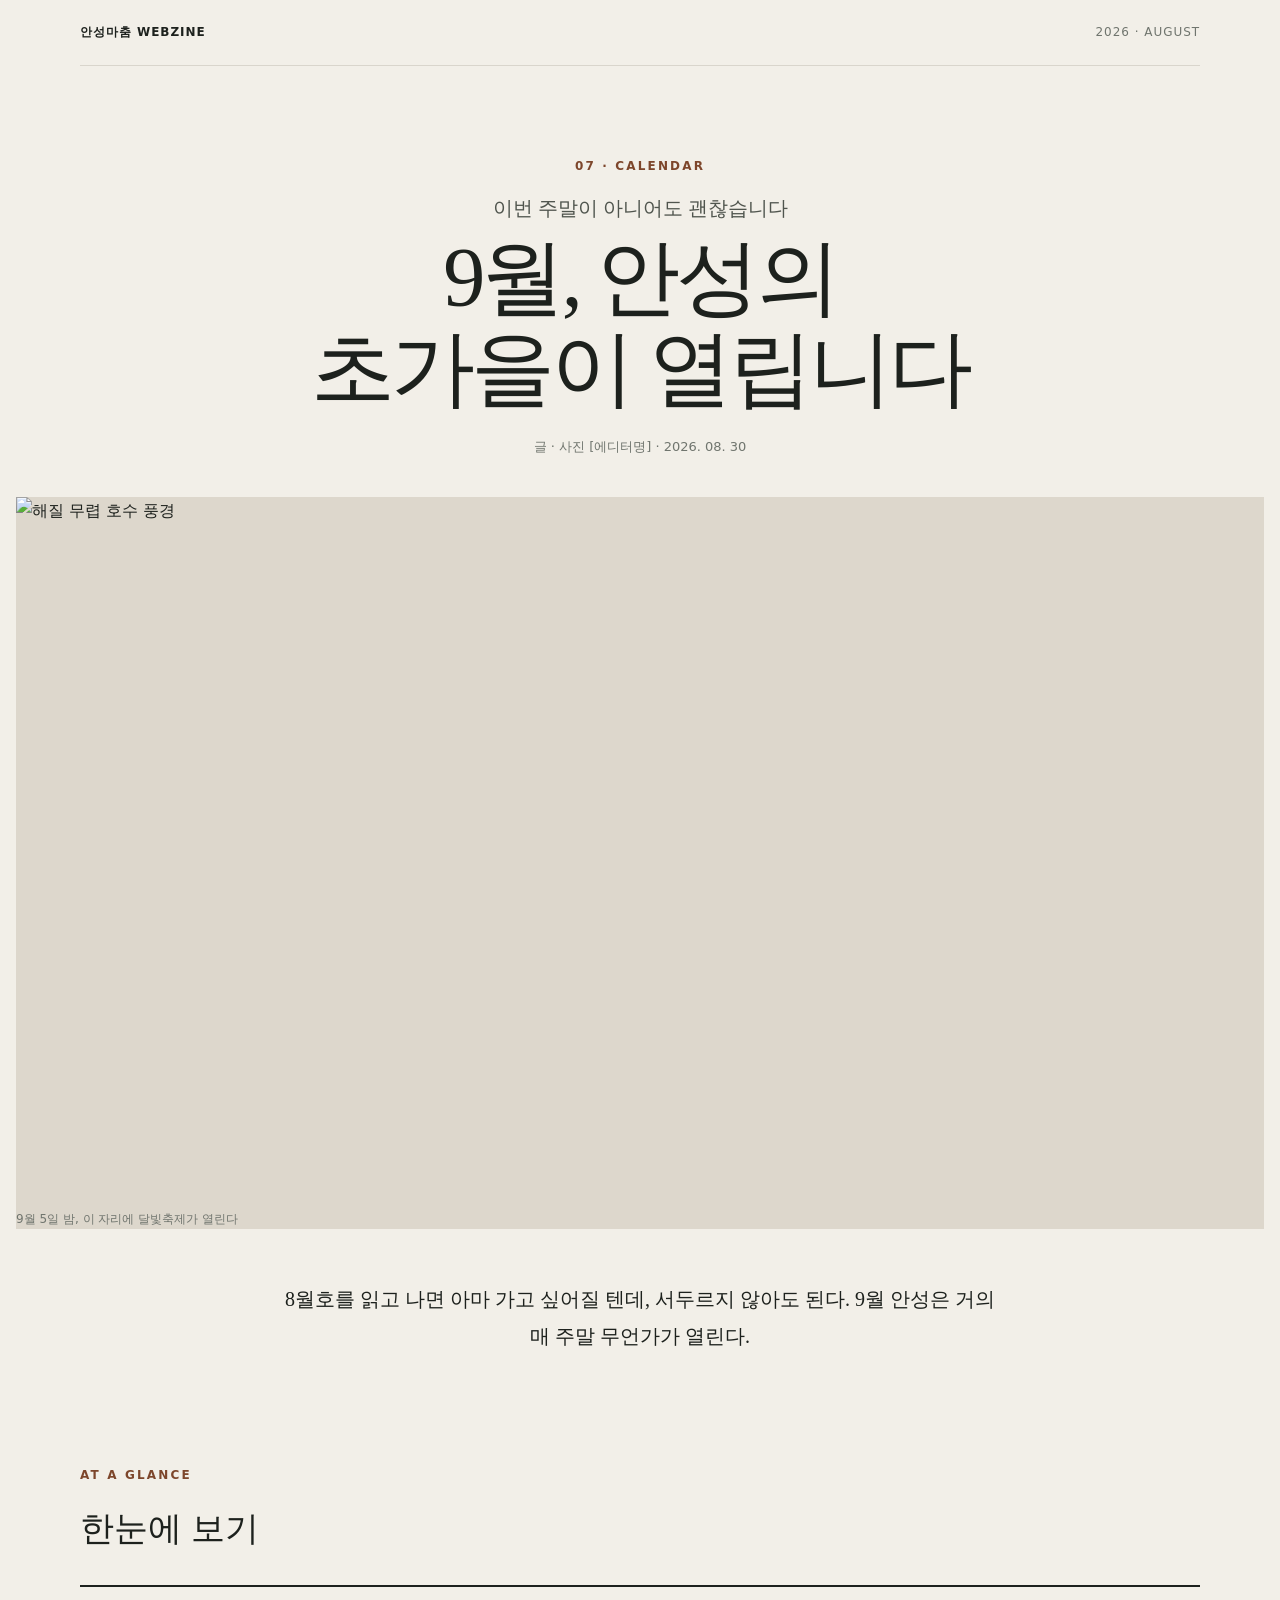
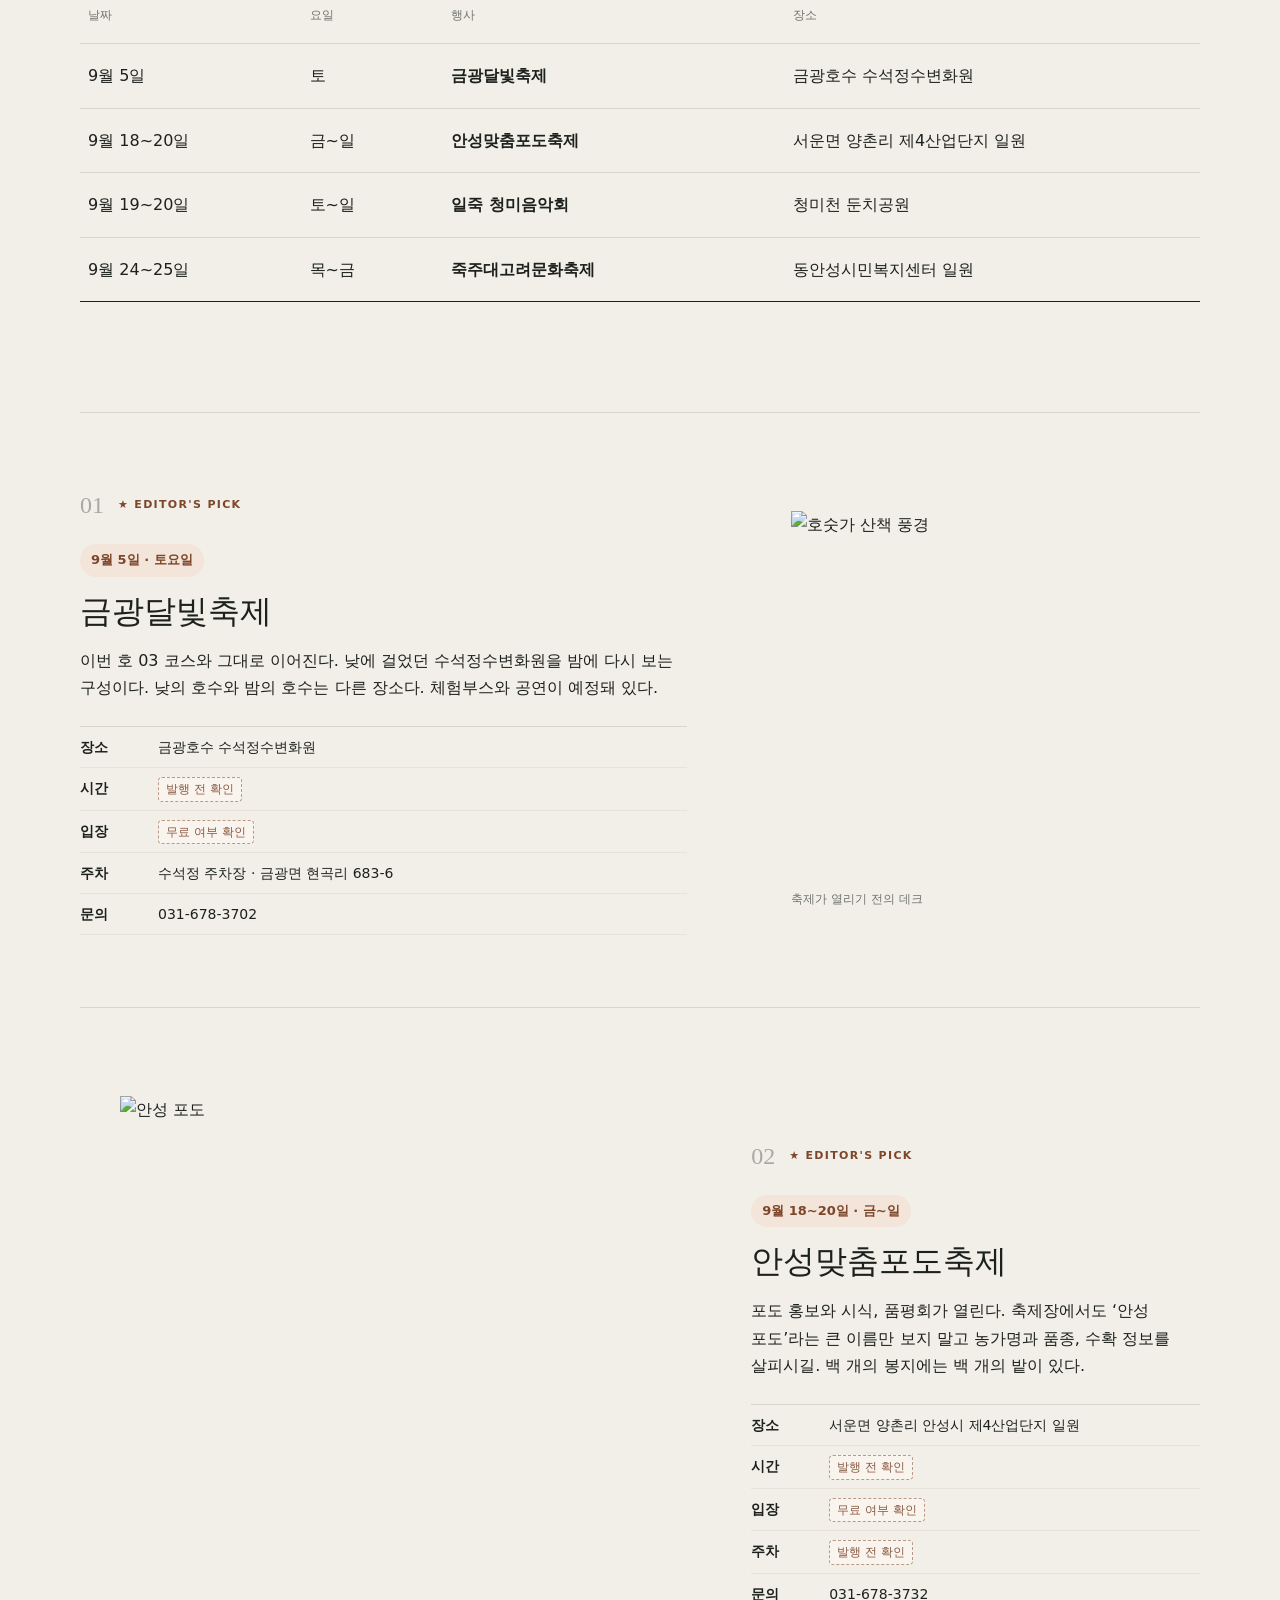
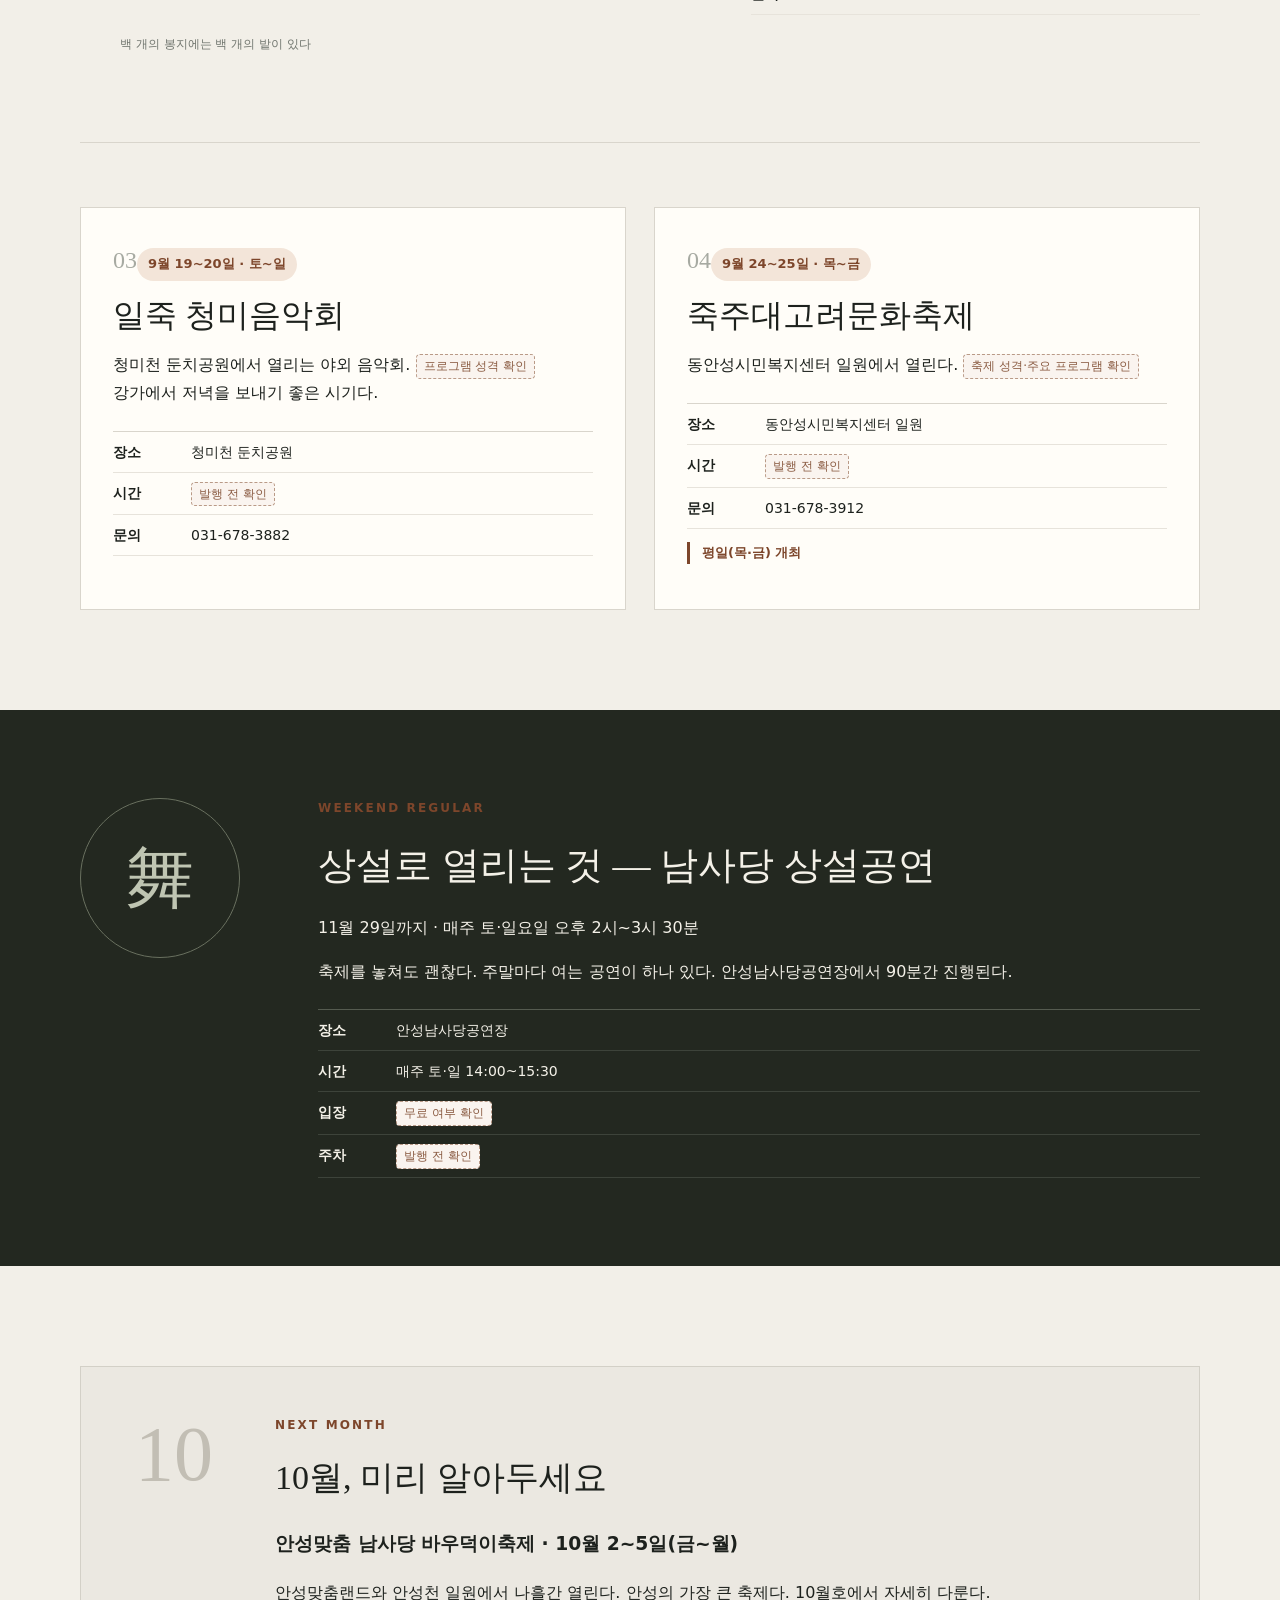
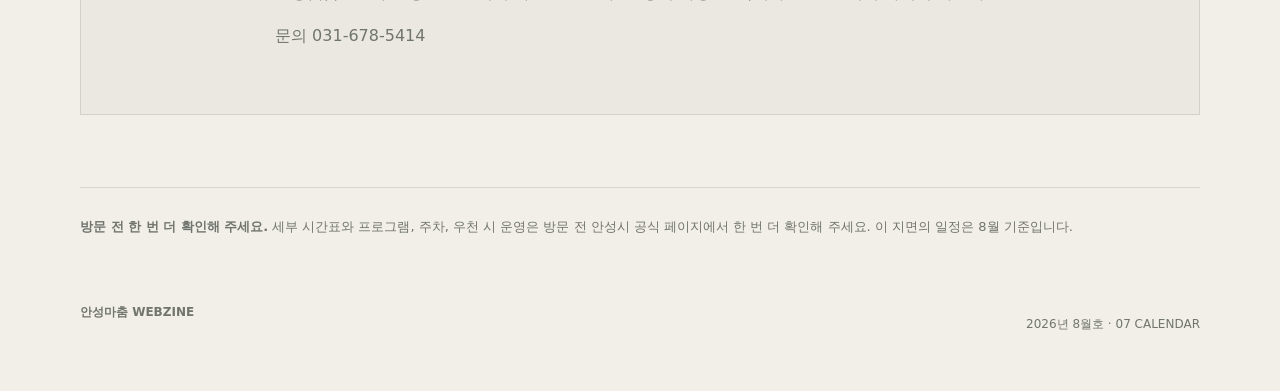
==== commit e021cd1e: "Fix CALENDAR hero image loading" ====
--- a/calendar/index.html
+++ b/calendar/index.html
@@ -6,21 +6,27 @@
 <meta name="description" content="안성마춤 웹진 2026년 8월호 CALENDAR — 9월, 안성의 초가을이 열립니다.">
 <title>CALENDAR — 9월, 안성의 초가을이 열립니다</title>
 <style>
-:root{--ink:#1d211d;--muted:#70756e;--paper:#fffdf8;--canvas:#f2efe8;--line:#d9d5cc;--accent:#7d462b;--accent-soft:#f3e5d9;--dark:#232820;--max:1120px}*{box-sizing:border-box}html{scroll-behavior:smooth}body{margin:0;background:var(--canvas);color:var(--ink);font-family:Pretendard,"Noto Sans KR",-apple-system,BlinkMacSystemFont,"Segoe UI",sans-serif;font-size:16px;line-height:1.7;word-break:keep-all}a{color:inherit;text-decoration:none}img{display:block;width:100%;height:auto}.page-shell{width:min(calc(100% - 48px),var(--max));margin-inline:auto}.site-bar{height:66px;width:min(calc(100% - 48px),var(--max));margin:auto;display:flex;align-items:center;justify-content:space-between;border-bottom:1px solid var(--line);font-size:12px;letter-spacing:.08em}.site-brand{font-weight:800}.issue{color:var(--muted)}.hero{padding-top:92px}.hero-copy{max-width:840px;margin:0 auto 42px;text-align:center}.section-label,.mini-label{font-size:12px;letter-spacing:.18em;font-weight:800;color:var(--accent);margin:0 0 14px}.eyebrow{font-family:Georgia,"Noto Serif KR",serif;font-size:20px;margin:0 0 8px;color:#50554e}.hero h1{font-family:Georgia,"Noto Serif KR",serif;font-size:clamp(46px,7vw,84px);font-weight:500;line-height:1.08;letter-spacing:-.045em;margin:0}.credit{margin:22px 0 0;color:var(--muted);font-size:13px}.hero-media{width:min(1360px,calc(100vw - 32px));margin-left:50%;transform:translateX(-50%)}.hero-media img{aspect-ratio:16/9;object-fit:cover}.hero-media figcaption,.card-image figcaption{font-size:12px;color:var(--muted);margin-top:10px}.lead{max-width:720px;margin:54px auto 0;font-family:Georgia,"Noto Serif KR",serif;font-size:20px;line-height:1.8;text-align:center}.overview{padding-top:120px}.section-head{margin-bottom:28px}.section-head h2{font-family:Georgia,"Noto Serif KR",serif;font-size:34px;font-weight:500;margin:0}.schedule-table{border-top:2px solid var(--ink);border-bottom:1px solid var(--ink)}.schedule-row{display:grid;grid-template-columns:1.05fr .65fr 1.5fr 2fr;gap:24px;padding:20px 8px;border-bottom:1px solid var(--line);align-items:center}.schedule-row:last-child{border-bottom:0}.schedule-header{padding-block:12px;font-size:12px;color:var(--muted);letter-spacing:.06em}.schedule-row strong{font-size:17px}.place-col{color:#565c55}.table-note{margin:16px 0 0;text-align:right;font-size:13px;color:var(--muted)}.events{padding-top:110px}.event-card{display:grid;grid-template-columns:minmax(0,1.16fr) minmax(320px,.84fr);gap:72px;align-items:center;padding:76px 0;border-top:1px solid var(--line)}.event-card.reverse .event-copy{order:2}.event-card.reverse .card-image{order:1}.card-meta{display:flex;align-items:center;gap:18px;margin-bottom:22px}.card-number{font-family:Georgia,serif;font-size:24px;color:#a7aaa2}.editor-pick{font-size:11px;letter-spacing:.12em;color:var(--accent);font-weight:800}.date-chip{display:inline-flex;background:var(--accent-soft);color:var(--accent);padding:5px 11px;border-radius:999px;font-size:13px;font-weight:700}.event-card h2,.compact-card h2{font-family:Georgia,"Noto Serif KR",serif;font-weight:500;font-size:32px;line-height:1.25;margin:14px 0 16px}.event-desc{font-size:16px;line-height:1.85;margin:0 0 26px}.info-list{margin:0;border-top:1px solid var(--line)}.info-list>div{display:grid;grid-template-columns:68px 1fr;gap:10px;padding:8px 0;border-bottom:1px solid #e9e6df;font-size:14px}.info-list dt{font-weight:800}.info-list dd{margin:0;color:#4b504a}.pending{display:inline-block;padding:1px 7px;border:1px dashed #b99a87;border-radius:4px;color:#8a5b42;background:#faf4ef;font-size:12px}.card-image img{aspect-ratio:1;object-fit:cover}.compact-grid{display:grid;grid-template-columns:1fr 1fr;gap:28px;padding:70px 0 110px;border-top:1px solid var(--line)}.compact-card{background:var(--paper);border:1px solid var(--line);padding:34px}.weekday-note{font-size:13px;font-weight:700;color:var(--accent);border-left:3px solid var(--accent);padding-left:12px}.permanent{background:var(--dark);color:#f4f1e8;padding:92px 0}.permanent-inner{display:grid;grid-template-columns:180px 1fr;gap:64px}.performance-mark{width:160px;height:160px;border:1px solid #69705f;border-radius:50%;display:grid;place-items:center;font-family:Georgia,"Noto Serif KR",serif;font-size:68px;color:#bfc5b2}.performance-copy h2{font-family:Georgia,"Noto Serif KR",serif;font-size:38px;font-weight:500;line-height:1.25;margin:0 0 14px}.performance-copy h2 span{display:block;font-size:17px;color:#bfc5b2;margin-bottom:7px}.performance-copy .info-list{border-color:#555b50}.performance-copy .info-list>div{border-color:#3d433a}.performance-copy .info-list dd{color:#e1e3dc}.october{margin-top:110px;margin-bottom:88px;padding:54px 60px;border:1px solid #d3d0c7;background:#ebe8e1;display:grid;grid-template-columns:120px 1fr;gap:34px}.october-number{font-family:Georgia,serif;font-size:84px;line-height:1;color:#c2beb4}.october h2{font-family:Georgia,"Noto Serif KR",serif;font-size:34px;font-weight:500;margin:0 0 22px}.october h3{font-size:18px;margin:0 0 9px}.notice{border-top:1px solid var(--line);padding:28px 0 70px;font-size:13px;color:var(--muted)}.page-footer{padding:0 0 50px;display:flex;justify-content:space-between;color:var(--muted);font-size:12px}@media(max-width:780px){.page-shell,.site-bar{width:min(calc(100% - 40px),var(--max))}.hero{padding-top:64px}.hero h1{font-size:clamp(40px,12vw,58px)}.hero-media{width:100vw}.hero-media img{aspect-ratio:4/5}.lead{text-align:left;font-size:18px}.overview{padding-top:88px}.schedule-row{grid-template-columns:1.05fr .65fr 1.6fr;gap:10px;padding:15px 4px}.place-col{display:none}.schedule-row strong{font-size:14px}.event-card,.event-card.reverse{grid-template-columns:1fr;gap:30px;padding:56px 0}.event-card.reverse .event-copy,.event-card.reverse .card-image{order:initial}.compact-grid{grid-template-columns:1fr;padding:54px 0 76px}.compact-card{padding:28px 24px}.permanent{padding:68px 0}.permanent-inner{grid-template-columns:1fr;gap:32px}.performance-mark{width:110px;height:110px;font-size:48px}.october{margin-top:76px;margin-bottom:64px;padding:34px 26px;grid-template-columns:1fr}.october-number{font-size:56px}.page-footer{display:block}}
+:root{--ink:#1d211d;--muted:#70756e;--canvas:#f2efe8;--paper:#fffdf8;--line:#d9d5cc;--accent:#7d462b;--soft:#f3e5d9;--dark:#232820;--max:1120px}*{box-sizing:border-box}body{margin:0;background:var(--canvas);color:var(--ink);font-family:Pretendard,"Noto Sans KR",system-ui,sans-serif;line-height:1.72;word-break:keep-all}a{color:inherit;text-decoration:none}img{display:block;width:100%;height:auto}.shell{width:min(calc(100% - 48px),var(--max));margin:auto}.top{height:66px;display:flex;align-items:center;justify-content:space-between;border-bottom:1px solid var(--line);font-size:12px;letter-spacing:.08em}.brand{font-weight:800}.muted{color:var(--muted)}.hero{padding-top:90px}.hero-copy{text-align:center;max-width:860px;margin:0 auto 38px}.label{font-size:12px;letter-spacing:.18em;font-weight:800;color:var(--accent);margin:0 0 14px}.eyebrow{font-family:Georgia,"Noto Serif KR",serif;font-size:20px;color:#50554e;margin:0 0 8px}.hero h1{font-family:Georgia,"Noto Serif KR",serif;font-size:clamp(46px,7vw,84px);line-height:1.08;letter-spacing:-.045em;font-weight:500;margin:0}.credit{font-size:13px;color:var(--muted);margin-top:22px}.hero-media{width:min(1360px,calc(100vw - 32px));margin-left:50%;transform:translateX(-50%);background:#ddd7cc;overflow:hidden}.hero-media img{width:100%;aspect-ratio:16/9;object-fit:cover}.caption{font-size:12px;color:var(--muted);margin-top:10px}.lead{max-width:720px;margin:52px auto 0;text-align:center;font-family:Georgia,"Noto Serif KR",serif;font-size:20px;line-height:1.85}.section{padding-top:110px}.section h2{font-family:Georgia,"Noto Serif KR",serif;font-size:34px;font-weight:500;margin:0 0 26px}.schedule{border-top:2px solid var(--ink);border-bottom:1px solid var(--ink)}.row{display:grid;grid-template-columns:1fr .6fr 1.6fr 2fr;gap:22px;padding:18px 8px;border-bottom:1px solid var(--line);align-items:center}.row:last-child{border-bottom:0}.head{font-size:12px;color:var(--muted)}.event{display:grid;grid-template-columns:1.15fr .85fr;gap:64px;align-items:center;padding:72px 0;border-top:1px solid var(--line)}.event.reverse .copy{order:2}.event.reverse figure{order:1}.meta{display:flex;align-items:center;gap:14px;margin-bottom:18px}.num{font-family:Georgia,serif;font-size:24px;color:#a7aaa2}.pick{font-size:11px;font-weight:800;letter-spacing:.12em;color:var(--accent)}.chip{display:inline-block;background:var(--soft);color:var(--accent);padding:5px 11px;border-radius:999px;font-size:13px;font-weight:700}.event h2,.compact h2{font-family:Georgia,"Noto Serif KR",serif;font-size:32px;font-weight:500;line-height:1.25;margin:14px 0 16px}.info{margin:24px 0 0;border-top:1px solid var(--line)}.info div{display:grid;grid-template-columns:68px 1fr;gap:10px;padding:8px 0;border-bottom:1px solid #e7e3db;font-size:14px}.info dt{font-weight:800}.info dd{margin:0}.pending{display:inline-block;padding:1px 7px;border:1px dashed #b99a87;border-radius:4px;color:#8a5b42;background:#faf4ef;font-size:12px}.cardimg img{aspect-ratio:1;object-fit:cover}.compact-grid{display:grid;grid-template-columns:1fr 1fr;gap:28px;padding:64px 0 100px;border-top:1px solid var(--line)}.compact{background:var(--paper);border:1px solid var(--line);padding:32px}.weekday{border-left:3px solid var(--accent);padding-left:12px;color:var(--accent);font-size:13px;font-weight:700}.permanent{background:var(--dark);color:#f4f1e8;padding:88px 0}.permanent-inner{display:grid;grid-template-columns:180px 1fr;gap:58px}.mark{width:160px;height:160px;border:1px solid #69705f;border-radius:50%;display:grid;place-items:center;font-family:Georgia,serif;font-size:68px;color:#bfc5b2}.permanent h2{font-family:Georgia,"Noto Serif KR",serif;font-size:38px;font-weight:500;margin:0 0 14px}.permanent .info{border-color:#555b50}.permanent .info div{border-color:#3d433a}.october{margin-top:100px;margin-bottom:72px;padding:48px 54px;background:#ebe8e1;border:1px solid #d3d0c7;display:grid;grid-template-columns:110px 1fr;gap:30px}.oct-num{font-family:Georgia,serif;font-size:78px;line-height:1;color:#c2beb4}.october h2{font-family:Georgia,"Noto Serif KR",serif;font-size:34px;font-weight:500;margin:0 0 20px}.notice{border-top:1px solid var(--line);padding:28px 0 64px;color:var(--muted);font-size:13px}.footer{padding:0 0 44px;display:flex;justify-content:space-between;font-size:12px;color:var(--muted)}@media(max-width:780px){.shell,.top{width:min(calc(100% - 40px),var(--max))}.hero{padding-top:62px}.hero h1{font-size:clamp(40px,12vw,58px)}.hero-media{width:100vw}.hero-media img{aspect-ratio:4/5}.caption{padding:0 20px}.lead{text-align:left;font-size:18px}.row{grid-template-columns:1fr .55fr 1.7fr;gap:8px}.place{display:none}.event,.event.reverse{grid-template-columns:1fr;gap:28px;padding:54px 0}.event.reverse .copy,.event.reverse figure{order:initial}.compact-grid{grid-template-columns:1fr}.permanent-inner{grid-template-columns:1fr}.mark{width:110px;height:110px;font-size:48px}.october{grid-template-columns:1fr;padding:32px 24px}.footer{display:block}}
 </style>
 </head>
 <body>
-<header class="site-bar"><a class="site-brand" href="../">안성마춤 WEBZINE</a><span class="issue">2026 · AUGUST</span></header>
+<header class="top shell"><a class="brand" href="../">안성마춤 WEBZINE</a><span class="muted">2026 · AUGUST</span></header>
 <main>
-<section class="hero page-shell"><div class="hero-copy"><p class="section-label">07 · CALENDAR</p><p class="eyebrow">이번 주말이 아니어도 괜찮습니다</p><h1>9월, 안성의<br>초가을이 열립니다</h1><p class="credit">글 · 사진 <span>[에디터명]</span> · 2026. 08. 30</p></div><figure class="hero-media"><img src="../editors-letter/assets/lake-sunset-micro.webp" alt="해질 무렵 호수 풍경"><figcaption>9월 5일 밤, 이 자리에 달빛축제가 열린다</figcaption></figure><p class="lead">8월호를 읽고 나면 아마 가고 싶어질 텐데, 서두르지 않아도 된다. 9월 안성은 거의 매 주말 무언가가 열린다.</p></section>
-<section class="overview page-shell"><div class="section-head"><p class="mini-label">AT A GLANCE</p><h2>한눈에 보기</h2></div><div class="schedule-table"><div class="schedule-row schedule-header"><span>날짜</span><span>요일</span><span>행사</span><span class="place-col">장소</span></div><div class="schedule-row"><span>9월 5일</span><span>토</span><strong>금광달빛축제</strong><span class="place-col">금광호수 수석정수변화원</span></div><div class="schedule-row"><span>9월 18~20일</span><span>금~일</span><strong>안성맞춤포도축제</strong><span class="place-col">서운면 양촌리 제4산업단지 일원</span></div><div class="schedule-row"><span>9월 19~20일</span><span>토~일</span><strong>일죽 청미음악회</strong><span class="place-col">청미천 둔치공원</span></div><div class="schedule-row"><span>9월 24~25일</span><span>목~금</span><strong>죽주대고려문화축제</strong><span class="place-col">동안성시민복지센터 일원</span></div></div><p class="table-note">10월 초 일정은 아래 「10월, 미리 알아두세요」 참조</p></section>
-<section class="events page-shell"><article class="event-card"><div class="event-copy"><div class="card-meta"><span class="card-number">01</span><span class="editor-pick">★ EDITOR'S PICK</span></div><span class="date-chip">9월 5일 · 토요일</span><h2>금광달빛축제</h2><p class="event-desc">이번 호 03 코스와 그대로 이어진다. 낮에 걸었던 수석정수변화원을 밤에 다시 보는 구성이다. 낮의 호수와 밤의 호수는 다른 장소다. 체험부스와 공연이 예정돼 있다.</p><dl class="info-list"><div><dt>장소</dt><dd>금광호수 수석정수변화원</dd></div><div><dt>시간</dt><dd><span class="pending">발행 전 확인</span></dd></div><div><dt>입장</dt><dd><span class="pending">무료 여부 확인</span></dd></div><div><dt>주차</dt><dd>수석정 주차장 · 금광면 현곡리 683-6</dd></div><div><dt>문의</dt><dd>031-678-3702</dd></div></dl></div><figure class="card-image"><img src="../editors-letter/assets/hero-mobile-tiny.webp" alt="호수와 산책 풍경"><figcaption>축제가 열리기 전의 호숫가</figcaption></figure></article>
-<article class="event-card reverse"><div class="event-copy"><div class="card-meta"><span class="card-number">02</span><span class="editor-pick">★ EDITOR'S PICK</span></div><span class="date-chip">9월 18~20일 · 금~일</span><h2>안성맞춤포도축제</h2><p class="event-desc">포도 홍보와 시식, 품평회가 열린다. 축제장에서도 ‘안성 포도’라는 큰 이름만 보지 말고 농가명과 품종, 수확 정보를 살피시길. 백 개의 봉지에는 백 개의 밭이 있다.</p><dl class="info-list"><div><dt>장소</dt><dd>서운면 양촌리 안성시 제4산업단지 일원</dd></div><div><dt>시간</dt><dd><span class="pending">발행 전 확인</span></dd></div><div><dt>입장</dt><dd><span class="pending">무료 여부 확인</span></dd></div><div><dt>주차</dt><dd><span class="pending">발행 전 확인</span></dd></div><div><dt>문의</dt><dd>031-678-3732</dd></div></dl></div><figure class="card-image"><img src="../market/assets/m3-grapes.webp" alt="안성 포도"><figcaption>백 개의 봉지에는 백 개의 밭이 있다</figcaption></figure></article>
-<div class="compact-grid"><article class="compact-card"><span class="card-number">03</span><span class="date-chip">9월 19~20일 · 토~일</span><h2>일죽 청미음악회</h2><p>청미천 둔치공원에서 열리는 야외 음악회. <span class="pending">프로그램 성격 확인</span> 강가에서 저녁을 보내기 좋은 시기다.</p><dl class="info-list"><div><dt>장소</dt><dd>청미천 둔치공원</dd></div><div><dt>시간</dt><dd><span class="pending">발행 전 확인</span></dd></div><div><dt>입장</dt><dd><span class="pending">무료 여부 확인</span></dd></div><div><dt>문의</dt><dd>031-678-3882</dd></div></dl></article><article class="compact-card"><span class="card-number">04</span><span class="date-chip">9월 24~25일 · 목~금</span><h2>죽주대고려문화축제</h2><p>동안성시민복지센터 일원에서 열린다. <span class="pending">축제 성격·주요 프로그램 확인</span></p><dl class="info-list"><div><dt>장소</dt><dd>동안성시민복지센터 일원</dd></div><div><dt>시간</dt><dd><span class="pending">발행 전 확인</span></dd></div><div><dt>입장</dt><dd><span class="pending">무료 여부 확인</span></dd></div><div><dt>문의</dt><dd>031-678-3912</dd></div></dl><p class="weekday-note">평일(목·금) 개최. 주말 방문을 계획한다면 참고</p></article></div></section>
-<section class="permanent"><div class="page-shell permanent-inner"><div class="performance-mark">舞</div><div class="performance-copy"><p class="mini-label">WEEKEND REGULAR</p><h2><span>상설로 열리는 것</span>남사당 상설공연</h2><p><strong>11월 29일까지 · 매주 토·일요일 오후 2시~3시 30분</strong></p><p>축제를 놓쳐도 괜찮다. 주말마다 여는 공연이 하나 있다. 안성남사당공연장에서 90분간 진행된다.</p><dl class="info-list"><div><dt>장소</dt><dd>안성남사당공연장</dd></div><div><dt>시간</dt><dd>매주 토·일 14:00~15:30</dd></div><div><dt>입장</dt><dd><span class="pending">무료 여부 확인</span></dd></div><div><dt>우천 시</dt><dd><span class="pending">운영 방침 확인</span></dd></div></dl></div></div></section>
-<section class="october page-shell"><div class="october-number">10</div><div><p class="mini-label">NEXT MONTH</p><h2>10월, 미리 알아두세요</h2><h3>안성맞춤 남사당 바우덕이축제 · 10월 2~5일</h3><p>안성맞춤랜드와 안성천 일원에서 나흘간 열린다. 안성의 가장 큰 축제다. 10월호에서 자세히 다룬다.</p><p>문의 031-678-5414</p></div></section>
-<section class="notice page-shell"><strong>방문 전 한 번 더 확인해 주세요.</strong> 세부 시간표와 프로그램, 주차, 우천 시 운영은 방문 전 안성시 공식 페이지에서 한 번 더 확인해 주세요. 이 지면의 일정은 8월 기준입니다.</section>
+<section class="hero shell">
+<div class="hero-copy"><p class="label">07 · CALENDAR</p><p class="eyebrow">이번 주말이 아니어도 괜찮습니다</p><h1>9월, 안성의<br>초가을이 열립니다</h1><p class="credit">글 · 사진 [에디터명] · 2026. 08. 30</p></div>
+<figure class="hero-media"><img src="https://raw.githubusercontent.com/vidavida1970/ansung/main/editors-letter/assets/lake-sunset-micro.webp?v=20260817" alt="해질 무렵 호수 풍경" onerror="this.onerror=null;this.src='https://raw.githubusercontent.com/vidavida1970/ansung/main/market/assets/m4-journey-end.webp?v=20260817'"><figcaption class="caption">9월 5일 밤, 이 자리에 달빛축제가 열린다</figcaption></figure>
+<p class="lead">8월호를 읽고 나면 아마 가고 싶어질 텐데, 서두르지 않아도 된다. 9월 안성은 거의 매 주말 무언가가 열린다.</p>
+</section>
+<section class="section shell"><p class="label">AT A GLANCE</p><h2>한눈에 보기</h2><div class="schedule"><div class="row head"><span>날짜</span><span>요일</span><span>행사</span><span class="place">장소</span></div><div class="row"><span>9월 5일</span><span>토</span><strong>금광달빛축제</strong><span class="place">금광호수 수석정수변화원</span></div><div class="row"><span>9월 18~20일</span><span>금~일</span><strong>안성맞춤포도축제</strong><span class="place">서운면 양촌리 제4산업단지 일원</span></div><div class="row"><span>9월 19~20일</span><span>토~일</span><strong>일죽 청미음악회</strong><span class="place">청미천 둔치공원</span></div><div class="row"><span>9월 24~25일</span><span>목~금</span><strong>죽주대고려문화축제</strong><span class="place">동안성시민복지센터 일원</span></div></div></section>
+<section class="section shell">
+<article class="event"><div class="copy"><div class="meta"><span class="num">01</span><span class="pick">★ EDITOR'S PICK</span></div><span class="chip">9월 5일 · 토요일</span><h2>금광달빛축제</h2><p>이번 호 03 코스와 그대로 이어진다. 낮에 걸었던 수석정수변화원을 밤에 다시 보는 구성이다. 낮의 호수와 밤의 호수는 다른 장소다. 체험부스와 공연이 예정돼 있다.</p><dl class="info"><div><dt>장소</dt><dd>금광호수 수석정수변화원</dd></div><div><dt>시간</dt><dd><span class="pending">발행 전 확인</span></dd></div><div><dt>입장</dt><dd><span class="pending">무료 여부 확인</span></dd></div><div><dt>주차</dt><dd>수석정 주차장 · 금광면 현곡리 683-6</dd></div><div><dt>문의</dt><dd>031-678-3702</dd></div></dl></div><figure class="cardimg"><img src="https://raw.githubusercontent.com/vidavida1970/ansung/main/editors-letter/assets/hero-mobile-tiny.webp?v=20260817" alt="호숫가 산책 풍경"><figcaption class="caption">축제가 열리기 전의 데크</figcaption></figure></article>
+<article class="event reverse"><div class="copy"><div class="meta"><span class="num">02</span><span class="pick">★ EDITOR'S PICK</span></div><span class="chip">9월 18~20일 · 금~일</span><h2>안성맞춤포도축제</h2><p>포도 홍보와 시식, 품평회가 열린다. 축제장에서도 ‘안성 포도’라는 큰 이름만 보지 말고 농가명과 품종, 수확 정보를 살피시길. 백 개의 봉지에는 백 개의 밭이 있다.</p><dl class="info"><div><dt>장소</dt><dd>서운면 양촌리 안성시 제4산업단지 일원</dd></div><div><dt>시간</dt><dd><span class="pending">발행 전 확인</span></dd></div><div><dt>입장</dt><dd><span class="pending">무료 여부 확인</span></dd></div><div><dt>주차</dt><dd><span class="pending">발행 전 확인</span></dd></div><div><dt>문의</dt><dd>031-678-3732</dd></div></dl></div><figure class="cardimg"><img src="https://raw.githubusercontent.com/vidavida1970/ansung/main/market/assets/m3-grapes.webp?v=20260817" alt="안성 포도"><figcaption class="caption">백 개의 봉지에는 백 개의 밭이 있다</figcaption></figure></article>
+<div class="compact-grid"><article class="compact"><span class="num">03</span><span class="chip">9월 19~20일 · 토~일</span><h2>일죽 청미음악회</h2><p>청미천 둔치공원에서 열리는 야외 음악회. <span class="pending">프로그램 성격 확인</span> 강가에서 저녁을 보내기 좋은 시기다.</p><dl class="info"><div><dt>장소</dt><dd>청미천 둔치공원</dd></div><div><dt>시간</dt><dd><span class="pending">발행 전 확인</span></dd></div><div><dt>문의</dt><dd>031-678-3882</dd></div></dl></article><article class="compact"><span class="num">04</span><span class="chip">9월 24~25일 · 목~금</span><h2>죽주대고려문화축제</h2><p>동안성시민복지센터 일원에서 열린다. <span class="pending">축제 성격·주요 프로그램 확인</span></p><dl class="info"><div><dt>장소</dt><dd>동안성시민복지센터 일원</dd></div><div><dt>시간</dt><dd><span class="pending">발행 전 확인</span></dd></div><div><dt>문의</dt><dd>031-678-3912</dd></div></dl><p class="weekday">평일(목·금) 개최</p></article></div>
+</section>
+<section class="permanent"><div class="permanent-inner shell"><div class="mark">舞</div><div><p class="label">WEEKEND REGULAR</p><h2>상설로 열리는 것 — 남사당 상설공연</h2><p>11월 29일까지 · 매주 토·일요일 오후 2시~3시 30분</p><p>축제를 놓쳐도 괜찮다. 주말마다 여는 공연이 하나 있다. 안성남사당공연장에서 90분간 진행된다.</p><dl class="info"><div><dt>장소</dt><dd>안성남사당공연장</dd></div><div><dt>시간</dt><dd>매주 토·일 14:00~15:30</dd></div><div><dt>입장</dt><dd><span class="pending">무료 여부 확인</span></dd></div><div><dt>주차</dt><dd><span class="pending">발행 전 확인</span></dd></div></dl></div></div></section>
+<section class="october shell"><div class="oct-num">10</div><div><p class="label">NEXT MONTH</p><h2>10월, 미리 알아두세요</h2><h3>안성맞춤 남사당 바우덕이축제 · 10월 2~5일(금~월)</h3><p>안성맞춤랜드와 안성천 일원에서 나흘간 열린다. 안성의 가장 큰 축제다. 10월호에서 자세히 다룬다.</p><p class="muted">문의 031-678-5414</p></div></section>
+<section class="notice shell"><strong>방문 전 한 번 더 확인해 주세요.</strong> 세부 시간표와 프로그램, 주차, 우천 시 운영은 방문 전 안성시 공식 페이지에서 한 번 더 확인해 주세요. 이 지면의 일정은 8월 기준입니다.</section>
 </main>
-<footer class="page-footer page-shell"><a class="site-brand" href="../">안성마춤 WEBZINE</a><p>2026년 8월호 · 07 CALENDAR</p></footer>
+<footer class="footer shell"><a class="brand" href="../">안성마춤 WEBZINE</a><p>2026년 8월호 · 07 CALENDAR</p></footer>
 </body>
 </html>
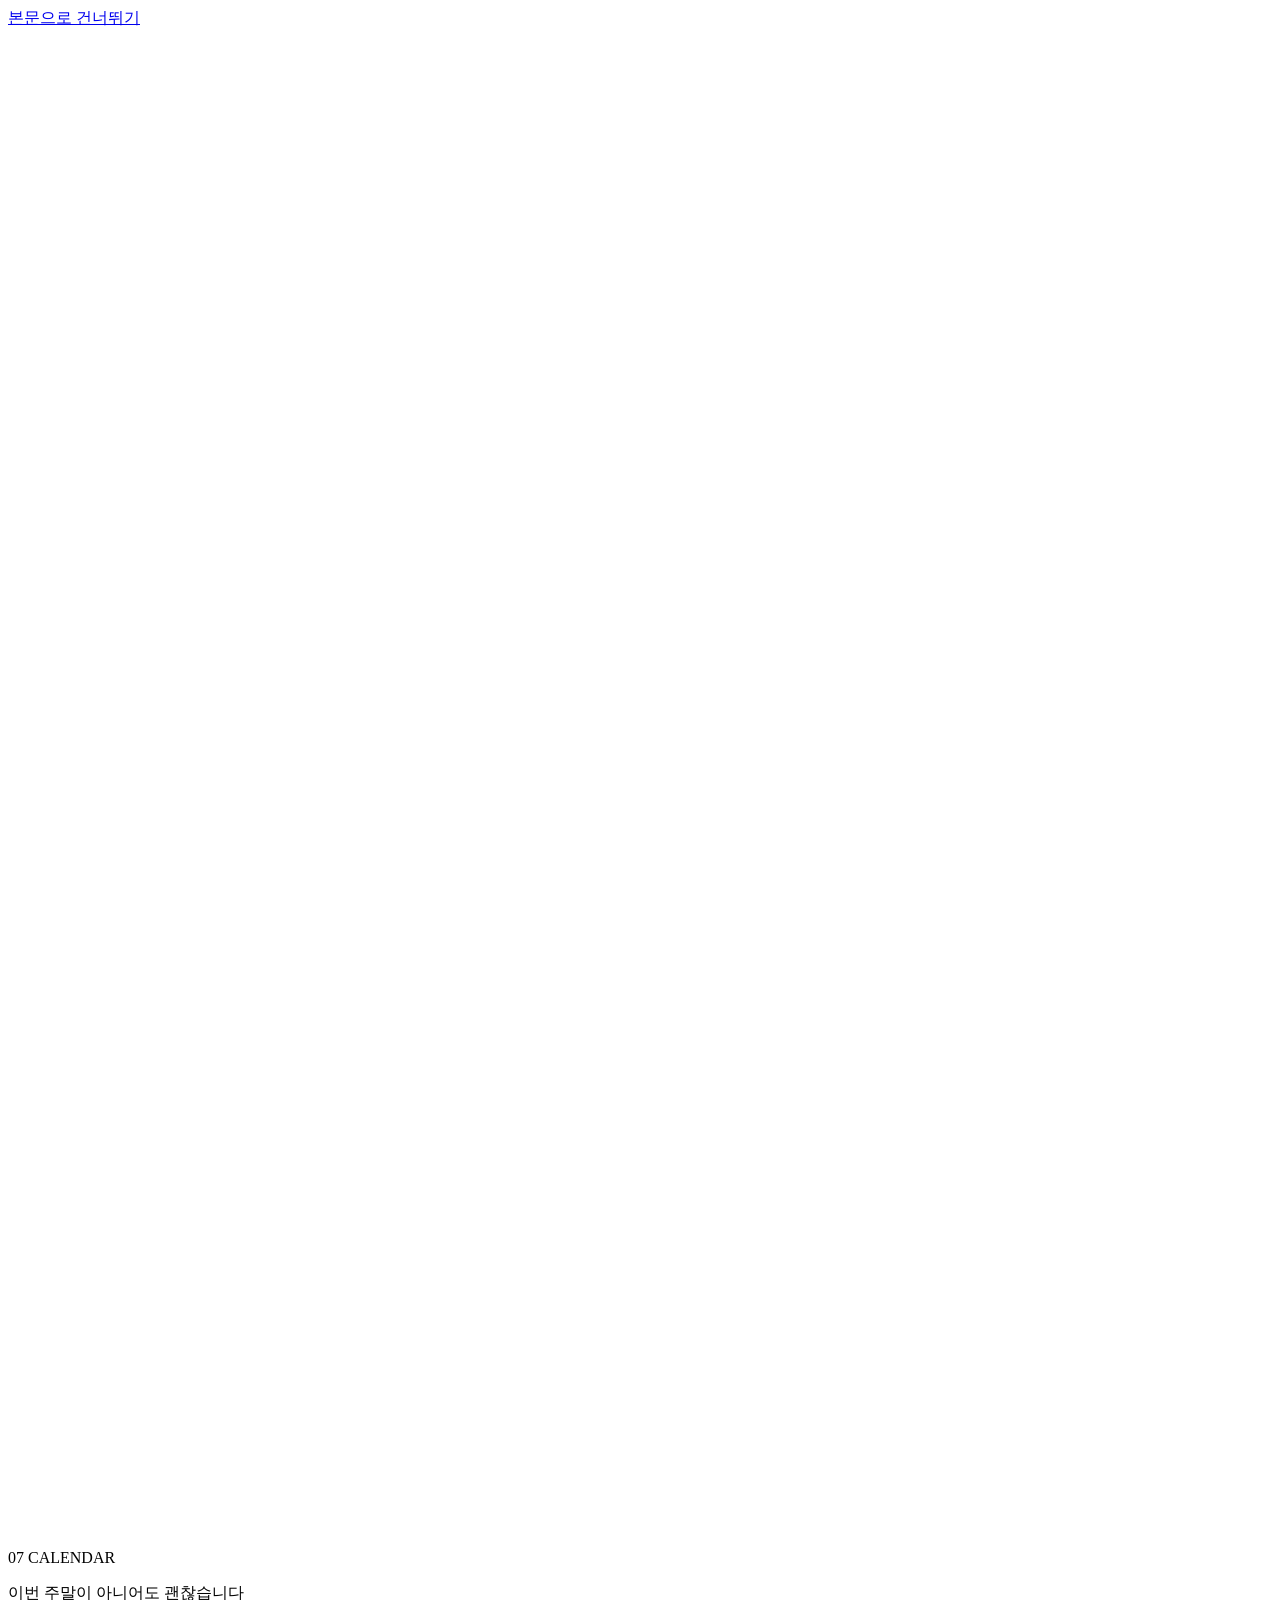
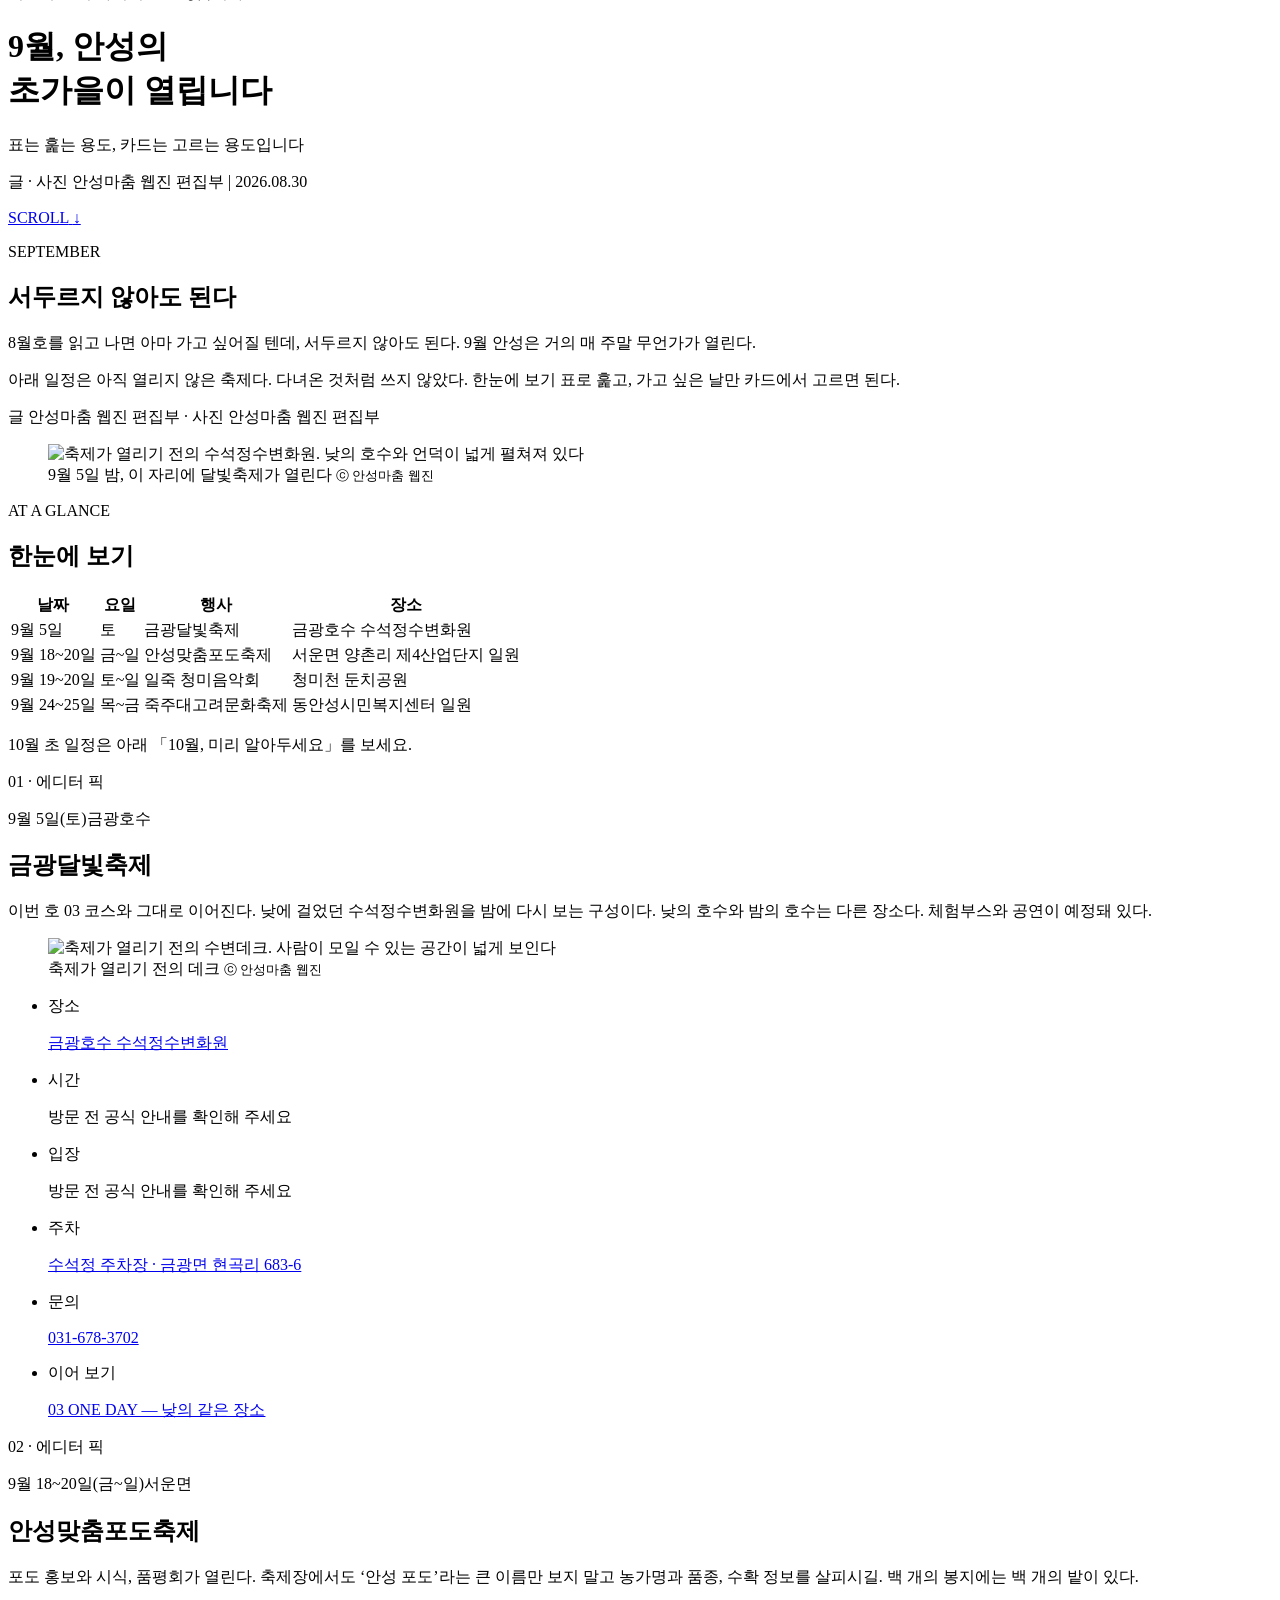
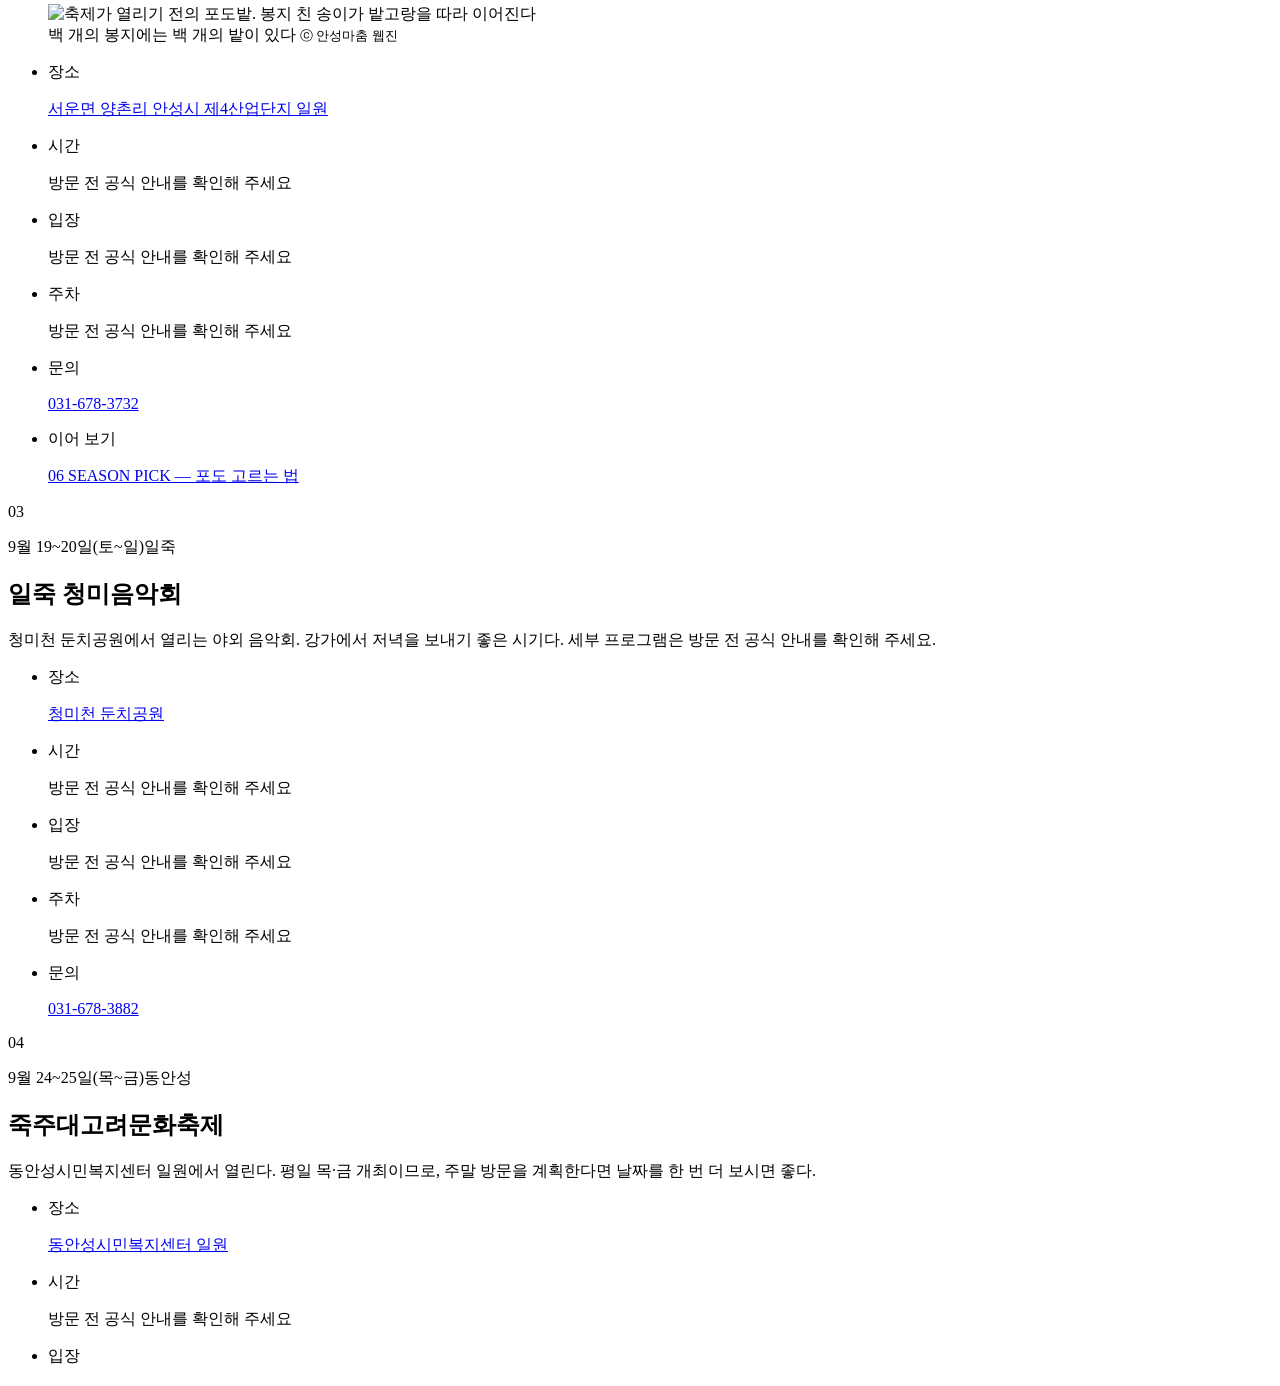
==== commit f9b71815: "Rebuild CALENDAR in the August editorial tone. Replace the earlier draft with the planned 07 layout:" ====
--- a/calendar/index.html
+++ b/calendar/index.html
@@ -1,32 +1,262 @@
 <!doctype html>
 <html lang="ko">
 <head>
-<meta charset="utf-8">
-<meta name="viewport" content="width=device-width,initial-scale=1">
-<meta name="description" content="안성마춤 웹진 2026년 8월호 CALENDAR — 9월, 안성의 초가을이 열립니다.">
-<title>CALENDAR — 9월, 안성의 초가을이 열립니다</title>
-<style>
-:root{--ink:#1d211d;--muted:#70756e;--canvas:#f2efe8;--paper:#fffdf8;--line:#d9d5cc;--accent:#7d462b;--soft:#f3e5d9;--dark:#232820;--max:1120px}*{box-sizing:border-box}body{margin:0;background:var(--canvas);color:var(--ink);font-family:Pretendard,"Noto Sans KR",system-ui,sans-serif;line-height:1.72;word-break:keep-all}a{color:inherit;text-decoration:none}img{display:block;width:100%;height:auto}.shell{width:min(calc(100% - 48px),var(--max));margin:auto}.top{height:66px;display:flex;align-items:center;justify-content:space-between;border-bottom:1px solid var(--line);font-size:12px;letter-spacing:.08em}.brand{font-weight:800}.muted{color:var(--muted)}.hero{padding-top:90px}.hero-copy{text-align:center;max-width:860px;margin:0 auto 38px}.label{font-size:12px;letter-spacing:.18em;font-weight:800;color:var(--accent);margin:0 0 14px}.eyebrow{font-family:Georgia,"Noto Serif KR",serif;font-size:20px;color:#50554e;margin:0 0 8px}.hero h1{font-family:Georgia,"Noto Serif KR",serif;font-size:clamp(46px,7vw,84px);line-height:1.08;letter-spacing:-.045em;font-weight:500;margin:0}.credit{font-size:13px;color:var(--muted);margin-top:22px}.hero-media{width:min(1360px,calc(100vw - 32px));margin-left:50%;transform:translateX(-50%);background:#ddd7cc;overflow:hidden}.hero-media img{width:100%;aspect-ratio:16/9;object-fit:cover}.caption{font-size:12px;color:var(--muted);margin-top:10px}.lead{max-width:720px;margin:52px auto 0;text-align:center;font-family:Georgia,"Noto Serif KR",serif;font-size:20px;line-height:1.85}.section{padding-top:110px}.section h2{font-family:Georgia,"Noto Serif KR",serif;font-size:34px;font-weight:500;margin:0 0 26px}.schedule{border-top:2px solid var(--ink);border-bottom:1px solid var(--ink)}.row{display:grid;grid-template-columns:1fr .6fr 1.6fr 2fr;gap:22px;padding:18px 8px;border-bottom:1px solid var(--line);align-items:center}.row:last-child{border-bottom:0}.head{font-size:12px;color:var(--muted)}.event{display:grid;grid-template-columns:1.15fr .85fr;gap:64px;align-items:center;padding:72px 0;border-top:1px solid var(--line)}.event.reverse .copy{order:2}.event.reverse figure{order:1}.meta{display:flex;align-items:center;gap:14px;margin-bottom:18px}.num{font-family:Georgia,serif;font-size:24px;color:#a7aaa2}.pick{font-size:11px;font-weight:800;letter-spacing:.12em;color:var(--accent)}.chip{display:inline-block;background:var(--soft);color:var(--accent);padding:5px 11px;border-radius:999px;font-size:13px;font-weight:700}.event h2,.compact h2{font-family:Georgia,"Noto Serif KR",serif;font-size:32px;font-weight:500;line-height:1.25;margin:14px 0 16px}.info{margin:24px 0 0;border-top:1px solid var(--line)}.info div{display:grid;grid-template-columns:68px 1fr;gap:10px;padding:8px 0;border-bottom:1px solid #e7e3db;font-size:14px}.info dt{font-weight:800}.info dd{margin:0}.pending{display:inline-block;padding:1px 7px;border:1px dashed #b99a87;border-radius:4px;color:#8a5b42;background:#faf4ef;font-size:12px}.cardimg img{aspect-ratio:1;object-fit:cover}.compact-grid{display:grid;grid-template-columns:1fr 1fr;gap:28px;padding:64px 0 100px;border-top:1px solid var(--line)}.compact{background:var(--paper);border:1px solid var(--line);padding:32px}.weekday{border-left:3px solid var(--accent);padding-left:12px;color:var(--accent);font-size:13px;font-weight:700}.permanent{background:var(--dark);color:#f4f1e8;padding:88px 0}.permanent-inner{display:grid;grid-template-columns:180px 1fr;gap:58px}.mark{width:160px;height:160px;border:1px solid #69705f;border-radius:50%;display:grid;place-items:center;font-family:Georgia,serif;font-size:68px;color:#bfc5b2}.permanent h2{font-family:Georgia,"Noto Serif KR",serif;font-size:38px;font-weight:500;margin:0 0 14px}.permanent .info{border-color:#555b50}.permanent .info div{border-color:#3d433a}.october{margin-top:100px;margin-bottom:72px;padding:48px 54px;background:#ebe8e1;border:1px solid #d3d0c7;display:grid;grid-template-columns:110px 1fr;gap:30px}.oct-num{font-family:Georgia,serif;font-size:78px;line-height:1;color:#c2beb4}.october h2{font-family:Georgia,"Noto Serif KR",serif;font-size:34px;font-weight:500;margin:0 0 20px}.notice{border-top:1px solid var(--line);padding:28px 0 64px;color:var(--muted);font-size:13px}.footer{padding:0 0 44px;display:flex;justify-content:space-between;font-size:12px;color:var(--muted)}@media(max-width:780px){.shell,.top{width:min(calc(100% - 40px),var(--max))}.hero{padding-top:62px}.hero h1{font-size:clamp(40px,12vw,58px)}.hero-media{width:100vw}.hero-media img{aspect-ratio:4/5}.caption{padding:0 20px}.lead{text-align:left;font-size:18px}.row{grid-template-columns:1fr .55fr 1.7fr;gap:8px}.place{display:none}.event,.event.reverse{grid-template-columns:1fr;gap:28px;padding:54px 0}.event.reverse .copy,.event.reverse figure{order:initial}.compact-grid{grid-template-columns:1fr}.permanent-inner{grid-template-columns:1fr}.mark{width:110px;height:110px;font-size:48px}.october{grid-template-columns:1fr;padding:32px 24px}.footer{display:block}}
-</style>
+  <meta charset="utf-8" />
+  <meta name="viewport" content="width=device-width, initial-scale=1" />
+  <meta name="description" content="안성마춤 웹진 2026년 8월호 CALENDAR — 이번 주말이 아니어도 괜찮습니다. 9월, 안성의 초가을이 열립니다." />
+  <meta name="theme-color" content="#16110d" />
+  <link rel="canonical" href="https://vidavida1970.github.io/ansung/calendar/" />
+  <meta property="og:type" content="article" />
+  <meta property="og:locale" content="ko_KR" />
+  <meta property="og:site_name" content="안성마춤 웹진" />
+  <meta property="og:title" content="9월, 안성의 초가을이 열립니다" />
+  <meta property="og:description" content="이번 주말이 아니어도 괜찮습니다. 9월 안성은 거의 매 주말 무언가가 열린다." />
+  <meta property="og:url" content="https://vidavida1970.github.io/ansung/calendar/" />
+  <meta property="og:image" content="https://vidavida1970.github.io/ansung/calendar/assets/og-calendar.webp" />
+  <meta name="twitter:card" content="summary_large_image" />
+  <meta name="twitter:title" content="9월, 안성의 초가을이 열립니다" />
+  <meta name="twitter:description" content="이번 주말이 아니어도 괜찮습니다. 9월 안성은 거의 매 주말 무언가가 열린다." />
+  <meta name="twitter:image" content="https://vidavida1970.github.io/ansung/calendar/assets/og-calendar.webp" />
+  <title>CALENDAR | 9월, 안성의 초가을이 열립니다</title>
+  <link rel="stylesheet" href="styles.css" />
 </head>
 <body>
-<header class="top shell"><a class="brand" href="../">안성마춤 WEBZINE</a><span class="muted">2026 · AUGUST</span></header>
-<main>
-<section class="hero shell">
-<div class="hero-copy"><p class="label">07 · CALENDAR</p><p class="eyebrow">이번 주말이 아니어도 괜찮습니다</p><h1>9월, 안성의<br>초가을이 열립니다</h1><p class="credit">글 · 사진 [에디터명] · 2026. 08. 30</p></div>
-<figure class="hero-media"><img src="https://raw.githubusercontent.com/vidavida1970/ansung/main/editors-letter/assets/lake-sunset-micro.webp?v=20260817" alt="해질 무렵 호수 풍경" onerror="this.onerror=null;this.src='https://raw.githubusercontent.com/vidavida1970/ansung/main/market/assets/m4-journey-end.webp?v=20260817'"><figcaption class="caption">9월 5일 밤, 이 자리에 달빛축제가 열린다</figcaption></figure>
-<p class="lead">8월호를 읽고 나면 아마 가고 싶어질 텐데, 서두르지 않아도 된다. 9월 안성은 거의 매 주말 무언가가 열린다.</p>
-</section>
-<section class="section shell"><p class="label">AT A GLANCE</p><h2>한눈에 보기</h2><div class="schedule"><div class="row head"><span>날짜</span><span>요일</span><span>행사</span><span class="place">장소</span></div><div class="row"><span>9월 5일</span><span>토</span><strong>금광달빛축제</strong><span class="place">금광호수 수석정수변화원</span></div><div class="row"><span>9월 18~20일</span><span>금~일</span><strong>안성맞춤포도축제</strong><span class="place">서운면 양촌리 제4산업단지 일원</span></div><div class="row"><span>9월 19~20일</span><span>토~일</span><strong>일죽 청미음악회</strong><span class="place">청미천 둔치공원</span></div><div class="row"><span>9월 24~25일</span><span>목~금</span><strong>죽주대고려문화축제</strong><span class="place">동안성시민복지센터 일원</span></div></div></section>
-<section class="section shell">
-<article class="event"><div class="copy"><div class="meta"><span class="num">01</span><span class="pick">★ EDITOR'S PICK</span></div><span class="chip">9월 5일 · 토요일</span><h2>금광달빛축제</h2><p>이번 호 03 코스와 그대로 이어진다. 낮에 걸었던 수석정수변화원을 밤에 다시 보는 구성이다. 낮의 호수와 밤의 호수는 다른 장소다. 체험부스와 공연이 예정돼 있다.</p><dl class="info"><div><dt>장소</dt><dd>금광호수 수석정수변화원</dd></div><div><dt>시간</dt><dd><span class="pending">발행 전 확인</span></dd></div><div><dt>입장</dt><dd><span class="pending">무료 여부 확인</span></dd></div><div><dt>주차</dt><dd>수석정 주차장 · 금광면 현곡리 683-6</dd></div><div><dt>문의</dt><dd>031-678-3702</dd></div></dl></div><figure class="cardimg"><img src="https://raw.githubusercontent.com/vidavida1970/ansung/main/editors-letter/assets/hero-mobile-tiny.webp?v=20260817" alt="호숫가 산책 풍경"><figcaption class="caption">축제가 열리기 전의 데크</figcaption></figure></article>
-<article class="event reverse"><div class="copy"><div class="meta"><span class="num">02</span><span class="pick">★ EDITOR'S PICK</span></div><span class="chip">9월 18~20일 · 금~일</span><h2>안성맞춤포도축제</h2><p>포도 홍보와 시식, 품평회가 열린다. 축제장에서도 ‘안성 포도’라는 큰 이름만 보지 말고 농가명과 품종, 수확 정보를 살피시길. 백 개의 봉지에는 백 개의 밭이 있다.</p><dl class="info"><div><dt>장소</dt><dd>서운면 양촌리 안성시 제4산업단지 일원</dd></div><div><dt>시간</dt><dd><span class="pending">발행 전 확인</span></dd></div><div><dt>입장</dt><dd><span class="pending">무료 여부 확인</span></dd></div><div><dt>주차</dt><dd><span class="pending">발행 전 확인</span></dd></div><div><dt>문의</dt><dd>031-678-3732</dd></div></dl></div><figure class="cardimg"><img src="https://raw.githubusercontent.com/vidavida1970/ansung/main/market/assets/m3-grapes.webp?v=20260817" alt="안성 포도"><figcaption class="caption">백 개의 봉지에는 백 개의 밭이 있다</figcaption></figure></article>
-<div class="compact-grid"><article class="compact"><span class="num">03</span><span class="chip">9월 19~20일 · 토~일</span><h2>일죽 청미음악회</h2><p>청미천 둔치공원에서 열리는 야외 음악회. <span class="pending">프로그램 성격 확인</span> 강가에서 저녁을 보내기 좋은 시기다.</p><dl class="info"><div><dt>장소</dt><dd>청미천 둔치공원</dd></div><div><dt>시간</dt><dd><span class="pending">발행 전 확인</span></dd></div><div><dt>문의</dt><dd>031-678-3882</dd></div></dl></article><article class="compact"><span class="num">04</span><span class="chip">9월 24~25일 · 목~금</span><h2>죽주대고려문화축제</h2><p>동안성시민복지센터 일원에서 열린다. <span class="pending">축제 성격·주요 프로그램 확인</span></p><dl class="info"><div><dt>장소</dt><dd>동안성시민복지센터 일원</dd></div><div><dt>시간</dt><dd><span class="pending">발행 전 확인</span></dd></div><div><dt>문의</dt><dd>031-678-3912</dd></div></dl><p class="weekday">평일(목·금) 개최</p></article></div>
-</section>
-<section class="permanent"><div class="permanent-inner shell"><div class="mark">舞</div><div><p class="label">WEEKEND REGULAR</p><h2>상설로 열리는 것 — 남사당 상설공연</h2><p>11월 29일까지 · 매주 토·일요일 오후 2시~3시 30분</p><p>축제를 놓쳐도 괜찮다. 주말마다 여는 공연이 하나 있다. 안성남사당공연장에서 90분간 진행된다.</p><dl class="info"><div><dt>장소</dt><dd>안성남사당공연장</dd></div><div><dt>시간</dt><dd>매주 토·일 14:00~15:30</dd></div><div><dt>입장</dt><dd><span class="pending">무료 여부 확인</span></dd></div><div><dt>주차</dt><dd><span class="pending">발행 전 확인</span></dd></div></dl></div></div></section>
-<section class="october shell"><div class="oct-num">10</div><div><p class="label">NEXT MONTH</p><h2>10월, 미리 알아두세요</h2><h3>안성맞춤 남사당 바우덕이축제 · 10월 2~5일(금~월)</h3><p>안성맞춤랜드와 안성천 일원에서 나흘간 열린다. 안성의 가장 큰 축제다. 10월호에서 자세히 다룬다.</p><p class="muted">문의 031-678-5414</p></div></section>
-<section class="notice shell"><strong>방문 전 한 번 더 확인해 주세요.</strong> 세부 시간표와 프로그램, 주차, 우천 시 운영은 방문 전 안성시 공식 페이지에서 한 번 더 확인해 주세요. 이 지면의 일정은 8월 기준입니다.</section>
-</main>
-<footer class="footer shell"><a class="brand" href="../">안성마춤 WEBZINE</a><p>2026년 8월호 · 07 CALENDAR</p></footer>
+  <a class="skip-link" href="#story">본문으로 건너뛰기</a>
+
+  <header class="hero" aria-labelledby="hero-title">
+    <picture class="hero__picture">
+      <source media="(max-width: 720px)" srcset="assets/hero-mobile.webp" />
+      <img src="assets/hero-desktop.webp" alt="축제가 열리기 전의 수석정수변화원. 늦은 오후의 호수와 언덕이 넓게 보인다" width="2400" height="1500" fetchpriority="high" />
+    </picture>
+    <div class="hero__shade"></div>
+    <div class="hero__inner">
+      <p class="eyebrow">07 CALENDAR</p>
+      <p class="hero-kicker">이번 주말이 아니어도 괜찮습니다</p>
+      <h1 id="hero-title">9월, 안성의<br class="mobile-break" /> 초가을이 열립니다</h1>
+      <p class="hero__subtitle">표는 훑는 용도, 카드는 고르는 용도입니다</p>
+      <div class="hero__rule" aria-hidden="true"></div>
+      <p class="hero__meta">글 · 사진 안성마춤 웹진 편집부 | 2026.08.30</p>
+      <a class="hero__scroll" href="#story" aria-label="본문으로 이동">
+        <span>SCROLL</span>
+        <span class="hero__arrow" aria-hidden="true">↓</span>
+      </a>
+    </div>
+  </header>
+
+  <main>
+    <article id="story" class="story" aria-labelledby="open-title">
+      <header class="story__header shell shell--text">
+        <p class="section-kicker">SEPTEMBER</p>
+        <h2 id="open-title">서두르지 않아도 된다</h2>
+      </header>
+
+      <div class="shell shell--text lead">
+        <p>8월호를 읽고 나면 아마 가고 싶어질 텐데, 서두르지 않아도 된다. 9월 안성은 거의 매 주말 무언가가 열린다.</p>
+        <p>아래 일정은 아직 열리지 않은 축제다. 다녀온 것처럼 쓰지 않았다. 한눈에 보기 표로 훑고, 가고 싶은 날만 카드에서 고르면 된다.</p>
+        <p class="credit">글 안성마춤 웹진 편집부 · 사진 안성마춤 웹진 편집부</p>
+      </div>
+
+      <figure class="bleed-figure">
+        <img src="assets/garden.webp" alt="축제가 열리기 전의 수석정수변화원. 낮의 호수와 언덕이 넓게 펼쳐져 있다" width="2200" height="1238" loading="lazy" />
+        <figcaption>
+          <span>9월 5일 밤, 이 자리에 달빛축제가 열린다</span>
+          <small>ⓒ 안성마춤 웹진</small>
+        </figcaption>
+      </figure>
+
+      <section class="save glance" aria-labelledby="glance-title">
+        <div class="shell shell--wide">
+          <p class="section-kicker">AT A GLANCE</p>
+          <h2 id="glance-title">한눈에 보기</h2>
+          <table class="route-table">
+            <thead>
+              <tr>
+                <th>날짜</th>
+                <th>요일</th>
+                <th>행사</th>
+                <th class="place">장소</th>
+              </tr>
+            </thead>
+            <tbody>
+              <tr>
+                <td>9월 5일</td>
+                <td>토</td>
+                <td>금광달빛축제</td>
+                <td class="place">금광호수 수석정수변화원</td>
+              </tr>
+              <tr>
+                <td>9월 18~20일</td>
+                <td>금~일</td>
+                <td>안성맞춤포도축제</td>
+                <td class="place">서운면 양촌리 제4산업단지 일원</td>
+              </tr>
+              <tr>
+                <td>9월 19~20일</td>
+                <td>토~일</td>
+                <td>일죽 청미음악회</td>
+                <td class="place">청미천 둔치공원</td>
+              </tr>
+              <tr>
+                <td>9월 24~25일</td>
+                <td>목~금</td>
+                <td>죽주대고려문화축제</td>
+                <td class="place">동안성시민복지센터 일원</td>
+              </tr>
+            </tbody>
+          </table>
+          <p class="route-note">10월 초 일정은 아래 「10월, 미리 알아두세요」를 보세요.</p>
+        </div>
+      </section>
+
+      <section class="event" id="moonlight" aria-labelledby="moon-title">
+        <div class="shell shell--text">
+          <p class="event-index">01 · 에디터 픽</p>
+          <p class="hour-stamp"><time datetime="2026-09-05">9월 5일(토)</time><span>금광호수</span></p>
+          <h2 id="moon-title">금광달빛축제</h2>
+        </div>
+        <div class="shell shell--text hour-copy">
+          <p>이번 호 03 코스와 그대로 이어진다. 낮에 걸었던 수석정수변화원을 밤에 다시 보는 구성이다. 낮의 호수와 밤의 호수는 다른 장소다. 체험부스와 공연이 예정돼 있다.</p>
+        </div>
+        <figure class="square-figure">
+          <img src="assets/boardwalk.webp" alt="축제가 열리기 전의 수변데크. 사람이 모일 수 있는 공간이 넓게 보인다" width="1400" height="1400" loading="lazy" />
+          <figcaption>
+            <span>축제가 열리기 전의 데크</span>
+            <small>ⓒ 안성마춤 웹진</small>
+          </figcaption>
+        </figure>
+        <div class="shell shell--text">
+          <ul class="guide-list">
+            <li><span>장소</span><p><a class="inline-link" href="https://map.naver.com/p/search/%EA%B8%88%EA%B4%91%ED%98%B8%EC%88%98%20%EC%88%98%EC%84%9D%EC%A0%95%EC%88%98%EB%B3%80%ED%99%94%EC%9B%90" target="_blank" rel="noopener noreferrer">금광호수 수석정수변화원</a></p></li>
+            <li><span>시간</span><p>방문 전 공식 안내를 확인해 주세요</p></li>
+            <li><span>입장</span><p>방문 전 공식 안내를 확인해 주세요</p></li>
+            <li><span>주차</span><p><a class="inline-link" href="https://map.naver.com/p/search/%EA%B8%88%EA%B4%91%EB%A9%B4%20%ED%98%84%EA%B3%A1%EB%A6%AC%20683-6" target="_blank" rel="noopener noreferrer">수석정 주차장 · 금광면 현곡리 683-6</a></p></li>
+            <li><span>문의</span><p><a class="inline-link" href="tel:031-678-3702">031-678-3702</a></p></li>
+            <li><span>이어 보기</span><p><a class="inline-link" href="../one-day/">03 ONE DAY — 낮의 같은 장소</a></p></li>
+          </ul>
+        </div>
+      </section>
+
+      <section class="event" id="grape" aria-labelledby="grape-title">
+        <div class="shell shell--text">
+          <p class="event-index">02 · 에디터 픽</p>
+          <p class="hour-stamp"><time datetime="2026-09-18">9월 18~20일(금~일)</time><span>서운면</span></p>
+          <h2 id="grape-title">안성맞춤포도축제</h2>
+        </div>
+        <div class="shell shell--text hour-copy">
+          <p>포도 홍보와 시식, 품평회가 열린다. 축제장에서도 ‘안성 포도’라는 큰 이름만 보지 말고 농가명과 품종, 수확 정보를 살피시길. 백 개의 봉지에는 백 개의 밭이 있다.</p>
+        </div>
+        <figure class="square-figure">
+          <img src="assets/vineyard.webp" alt="축제가 열리기 전의 포도밭. 봉지 친 송이가 밭고랑을 따라 이어진다" width="1400" height="1400" loading="lazy" />
+          <figcaption>
+            <span>백 개의 봉지에는 백 개의 밭이 있다</span>
+            <small>ⓒ 안성마춤 웹진</small>
+          </figcaption>
+        </figure>
+        <div class="shell shell--text">
+          <ul class="guide-list">
+            <li><span>장소</span><p><a class="inline-link" href="https://map.naver.com/p/search/%EC%95%88%EC%84%B1%EC%8B%9C%20%EC%A0%9C4%EC%82%B0%EC%97%85%EB%8B%A8%EC%A7%80" target="_blank" rel="noopener noreferrer">서운면 양촌리 안성시 제4산업단지 일원</a></p></li>
+            <li><span>시간</span><p>방문 전 공식 안내를 확인해 주세요</p></li>
+            <li><span>입장</span><p>방문 전 공식 안내를 확인해 주세요</p></li>
+            <li><span>주차</span><p>방문 전 공식 안내를 확인해 주세요</p></li>
+            <li><span>문의</span><p><a class="inline-link" href="tel:031-678-3732">031-678-3732</a></p></li>
+            <li><span>이어 보기</span><p><a class="inline-link" href="../season-pick/">06 SEASON PICK — 포도 고르는 법</a></p></li>
+          </ul>
+        </div>
+      </section>
+
+      <section class="compact-wrap" aria-label="9월의 다른 축제">
+        <div class="compact-grid">
+          <article class="compact" id="cheongmi" aria-labelledby="cheongmi-title">
+            <p class="event-index">03</p>
+            <p class="hour-stamp"><time datetime="2026-09-19">9월 19~20일(토~일)</time><span>일죽</span></p>
+            <h2 id="cheongmi-title">일죽 청미음악회</h2>
+            <p>청미천 둔치공원에서 열리는 야외 음악회. 강가에서 저녁을 보내기 좋은 시기다. 세부 프로그램은 방문 전 공식 안내를 확인해 주세요.</p>
+            <ul class="guide-list">
+              <li><span>장소</span><p><a class="inline-link" href="https://map.naver.com/p/search/%EC%B2%AD%EB%AF%B8%EC%B2%9C%20%EB%91%94%EC%B9%98%EA%B3%B5%EC%9B%90" target="_blank" rel="noopener noreferrer">청미천 둔치공원</a></p></li>
+              <li><span>시간</span><p>방문 전 공식 안내를 확인해 주세요</p></li>
+              <li><span>입장</span><p>방문 전 공식 안내를 확인해 주세요</p></li>
+              <li><span>주차</span><p>방문 전 공식 안내를 확인해 주세요</p></li>
+              <li><span>문의</span><p><a class="inline-link" href="tel:031-678-3882">031-678-3882</a></p></li>
+            </ul>
+          </article>
+
+          <article class="compact" id="jukju" aria-labelledby="jukju-title">
+            <p class="event-index">04</p>
+            <p class="hour-stamp"><time datetime="2026-09-24">9월 24~25일(목~금)</time><span>동안성</span></p>
+            <h2 id="jukju-title">죽주대고려문화축제</h2>
+            <p>동안성시민복지센터 일원에서 열린다. 평일 목·금 개최이므로, 주말 방문을 계획한다면 날짜를 한 번 더 보시면 좋다.</p>
+            <ul class="guide-list">
+              <li><span>장소</span><p><a class="inline-link" href="https://map.naver.com/p/search/%EB%8F%99%EC%95%88%EC%84%B1%EC%8B%9C%EB%AF%BC%EB%B3%B5%EC%A7%80%EC%84%BC%ED%84%B0" target="_blank" rel="noopener noreferrer">동안성시민복지센터 일원</a></p></li>
+              <li><span>시간</span><p>방문 전 공식 안내를 확인해 주세요</p></li>
+              <li><span>입장</span><p>방문 전 공식 안내를 확인해 주세요</p></li>
+              <li><span>주차</span><p>방문 전 공식 안내를 확인해 주세요</p></li>
+              <li><span>문의</span><p><a class="inline-link" href="tel:031-678-3912">031-678-3912</a></p></li>
+            </ul>
+            <p class="weekday">평일(목·금) 개최. 주말 방문을 계획한다면 참고</p>
+          </article>
+        </div>
+      </section>
+    </article>
+
+    <section class="regular" id="namsadang" aria-labelledby="namsadang-title">
+      <div class="shell shell--text">
+        <p class="section-kicker">WEEKEND REGULAR</p>
+        <h2 id="namsadang-title">상설로 열리는 것 — 남사당 상설공연</h2>
+        <p class="regular__when">11월 29일까지 · 매주 토·일요일 오후 2시~3시 30분</p>
+        <p>축제를 놓쳐도 괜찮다. 주말마다 여는 공연이 하나 있다. 안성남사당공연장에서 90분간 진행된다.</p>
+        <ul class="guide-list">
+          <li><span>장소</span><p><a class="inline-link" href="https://map.naver.com/p/search/%EC%95%88%EC%84%B1%EB%82%A8%EC%82%AC%EB%8B%B9%EA%B3%B5%EC%97%B0%EC%9E%A5" target="_blank" rel="noopener noreferrer">안성남사당공연장</a></p></li>
+          <li><span>시간</span><p>매주 토·일 14:00~15:30</p></li>
+          <li><span>입장</span><p>방문 전 공식 안내를 확인해 주세요</p></li>
+          <li><span>우천 시</span><p>방문 전 공식 안내를 확인해 주세요</p></li>
+          <li><span>주차</span><p>방문 전 공식 안내를 확인해 주세요</p></li>
+        </ul>
+        <p class="route-note">이 지면에서 유일하게 지금 열리는 현장이다. 공연 장면은 촬영 허가를 확인한 뒤 넣을 자리로 비워 두었다.</p>
+      </div>
+    </section>
+
+    <section class="october" aria-labelledby="october-title">
+      <div class="shell shell--text">
+        <p class="section-kicker">NEXT MONTH</p>
+        <h2 id="october-title">10월, 미리 알아두세요</h2>
+        <p class="october__event">안성맞춤 남사당 바우덕이축제 · 10월 2~5일(금~월)</p>
+        <p>안성맞춤랜드와 안성천 일원에서 나흘간 열린다. 안성의 가장 큰 축제다. 10월호에서 자세히 다룬다.</p>
+        <ul class="guide-list">
+          <li><span>장소</span><p>안성맞춤랜드 · 안성천 일원</p></li>
+          <li><span>문의</span><p><a class="inline-link" href="tel:031-678-5414">031-678-5414</a></p></li>
+        </ul>
+      </div>
+    </section>
+
+    <aside class="notice" aria-label="방문 전 확인">
+      <strong>방문 전 한 번 더 확인해 주세요</strong>
+      <p>세부 시간표와 프로그램, 주차, 우천 시 운영은 방문 전 안성시 공식 페이지에서 한 번 더 확인해 주세요. 이 지면의 일정은 8월 기준입니다.</p>
+    </aside>
+
+    <nav class="contents" aria-labelledby="next-title">
+      <div class="shell shell--contents">
+        <div class="contents__heading">
+          <p class="section-kicker">KEEP READING</p>
+          <h2 id="next-title">이 달력 다음</h2>
+          <p>낮에 걸었던 호수와, 봉지마다 다른 밭으로 이어집니다.</p>
+        </div>
+        <ol class="contents__list">
+          <li><a href="../one-day/"><span class="contents__category">03 One Day</span><span class="contents__title">국밥으로 시작해 노을로 끝나는 하루</span><span class="contents__arrow">↗</span></a></li>
+          <li><a href="../season-pick/"><span class="contents__category">06 Season Pick</span><span class="contents__title">포도밭의 달력은 송이마다 다르다</span><span class="contents__arrow">↗</span></a></li>
+          <li><a href="../market/"><span class="contents__category">08 Market</span><span class="contents__title">국밥의 여운을 집으로</span><span class="contents__arrow">↗</span></a></li>
+          <li><a href="../editors-letter/"><span class="contents__category">Letter</span><span class="contents__title">8월의 마지막 일요일에 쓰는 편지</span><span class="contents__arrow">↗</span></a></li>
+        </ol>
+      </div>
+    </nav>
+  </main>
+
+  <footer class="site-footer">
+    <div class="shell site-footer__inner">
+      <p>#안성축제 &nbsp; #금광달빛축제 &nbsp; #안성맞춤포도축제 &nbsp; #남사당<br />에디터 안성마춤 웹진 편집부 | 사진 안성마춤 웹진 편집부</p>
+      <a href="#story" class="site-footer__top">맨 위로 ↑</a>
+    </div>
+  </footer>
+
+  <script src="script.js"></script>
 </body>
-</html>+</html>
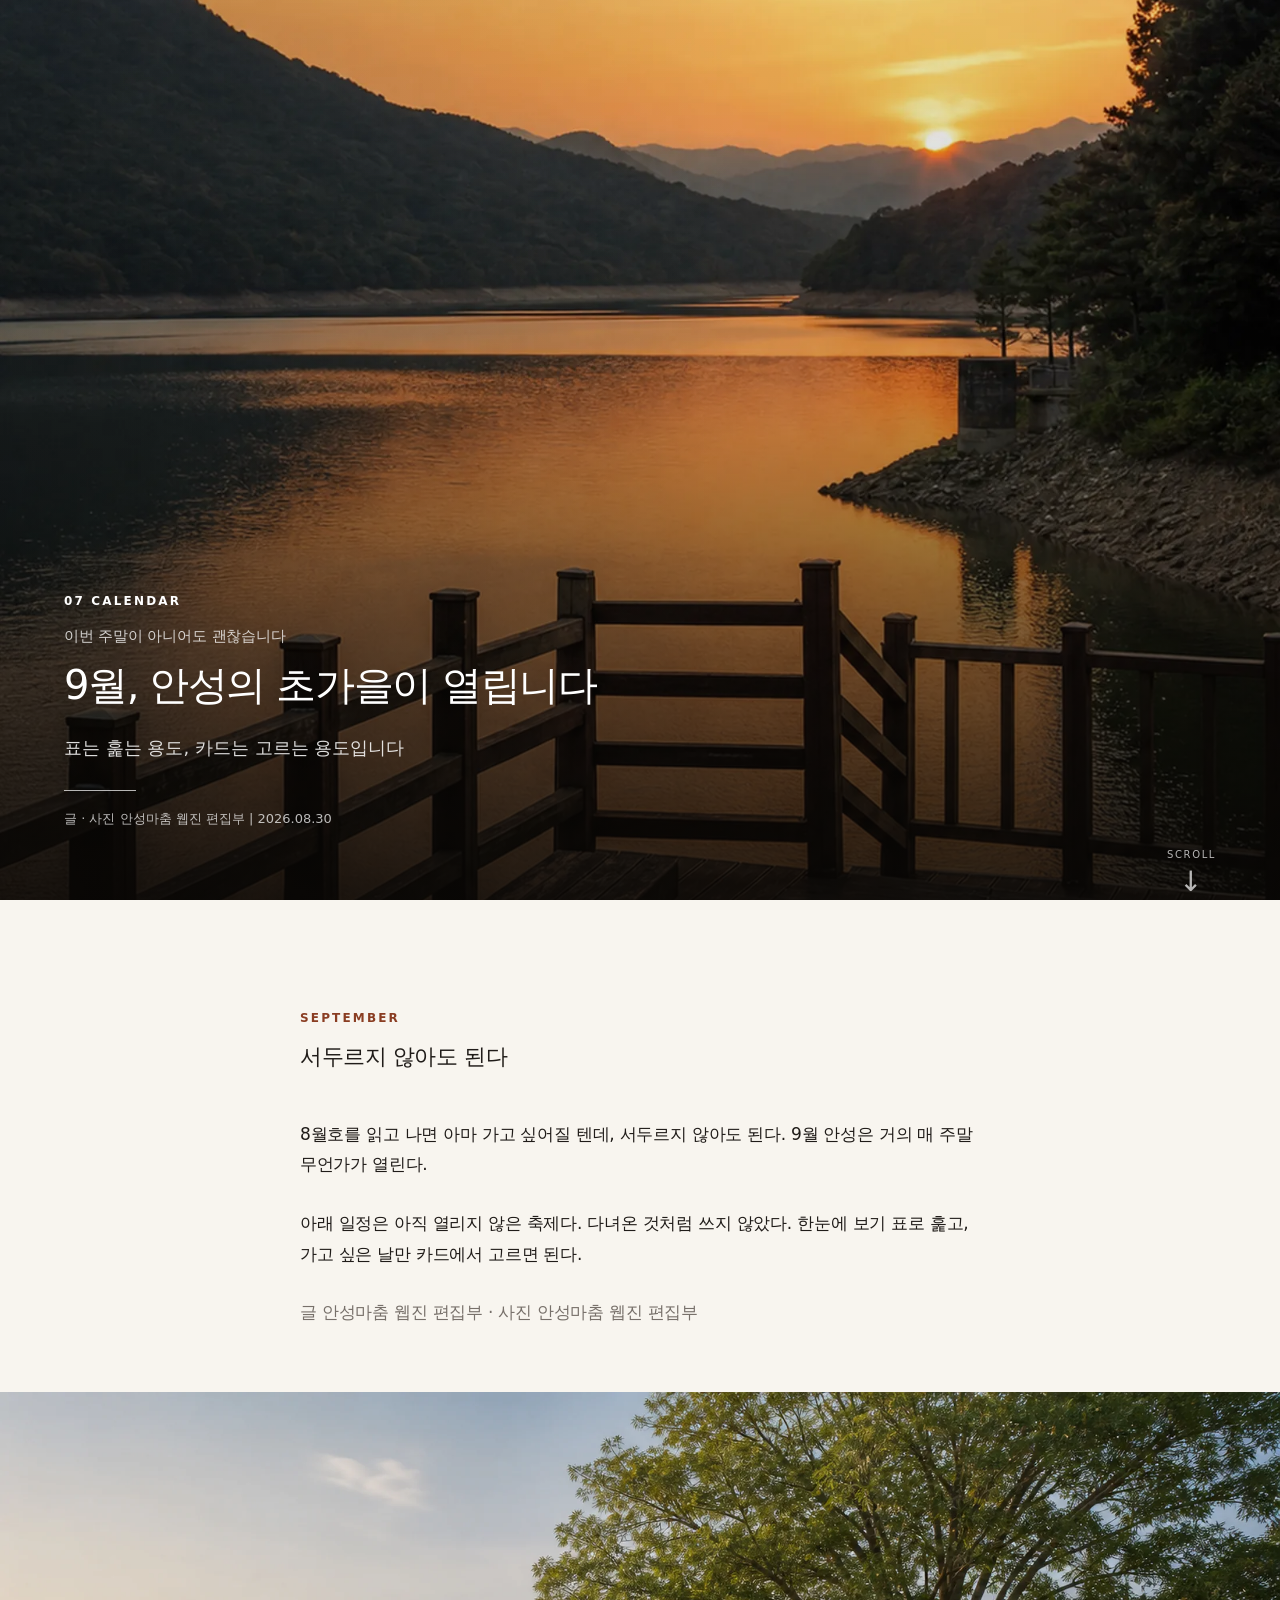
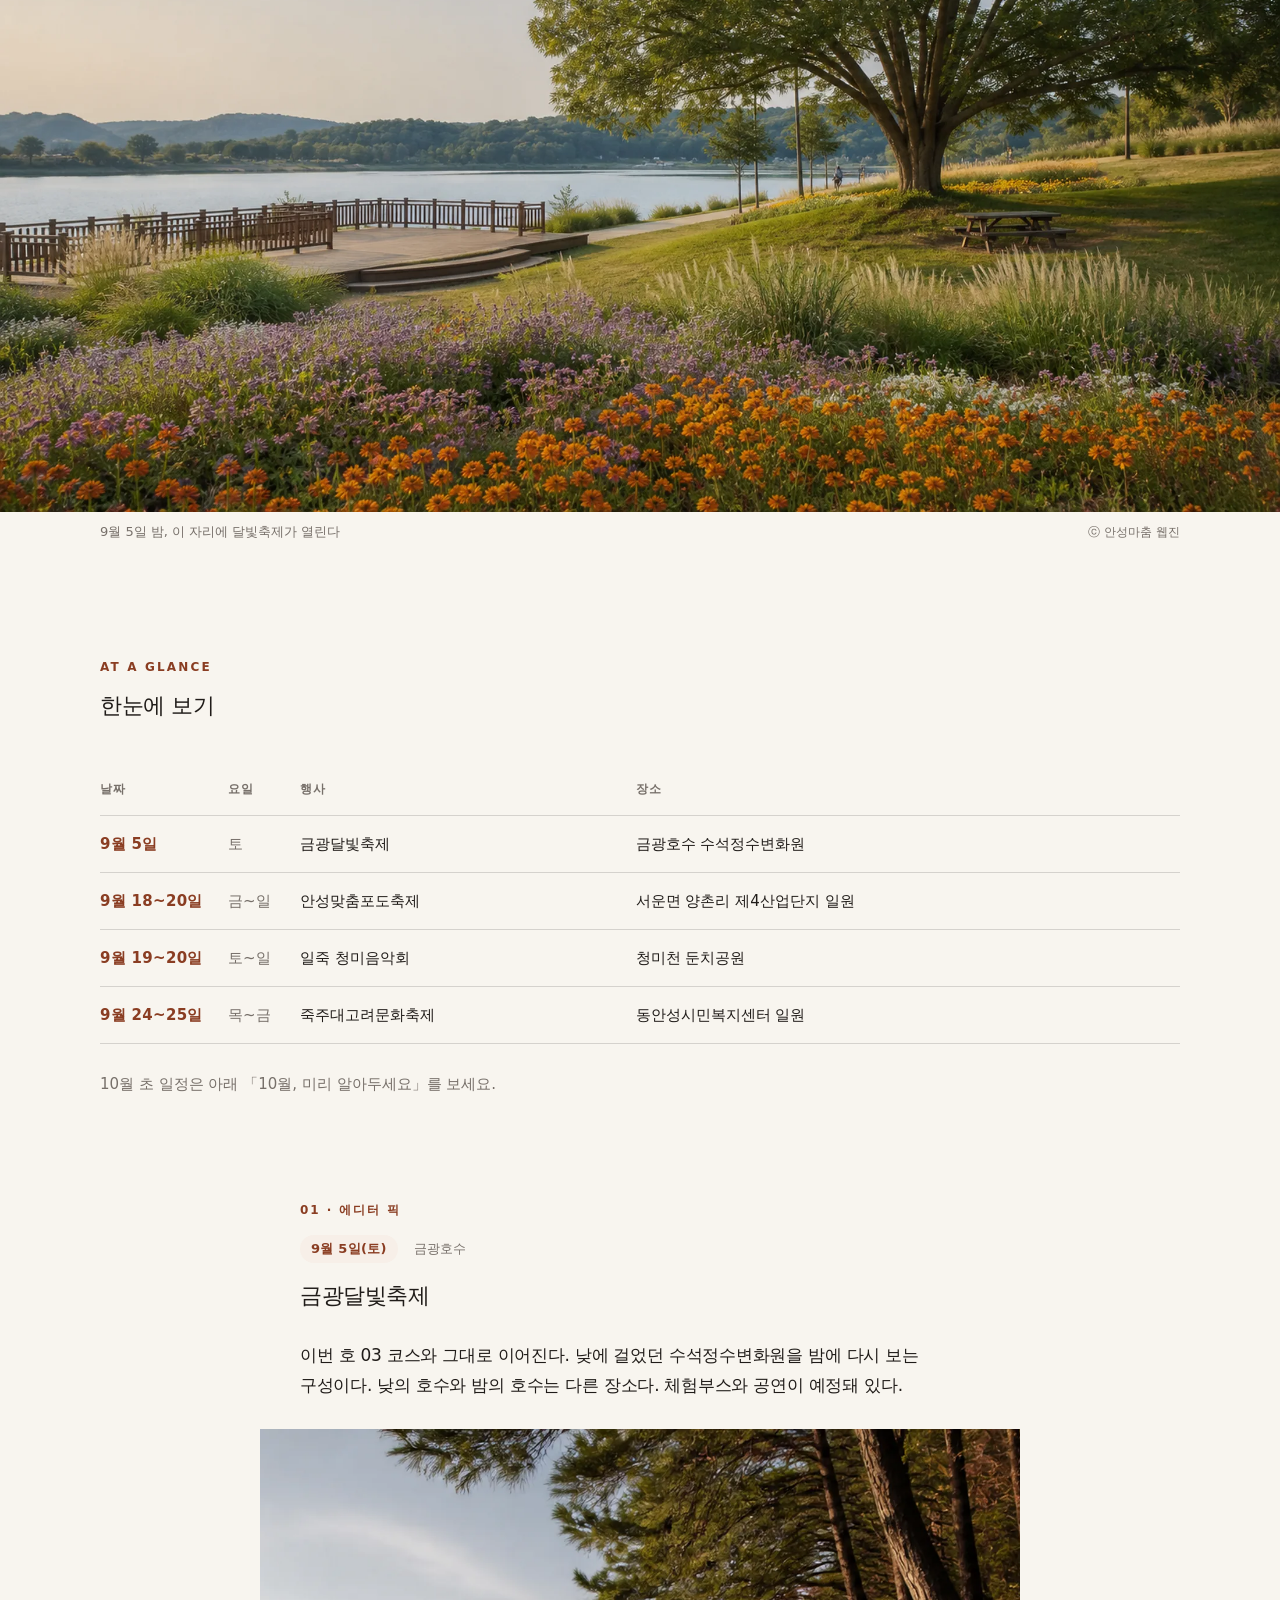
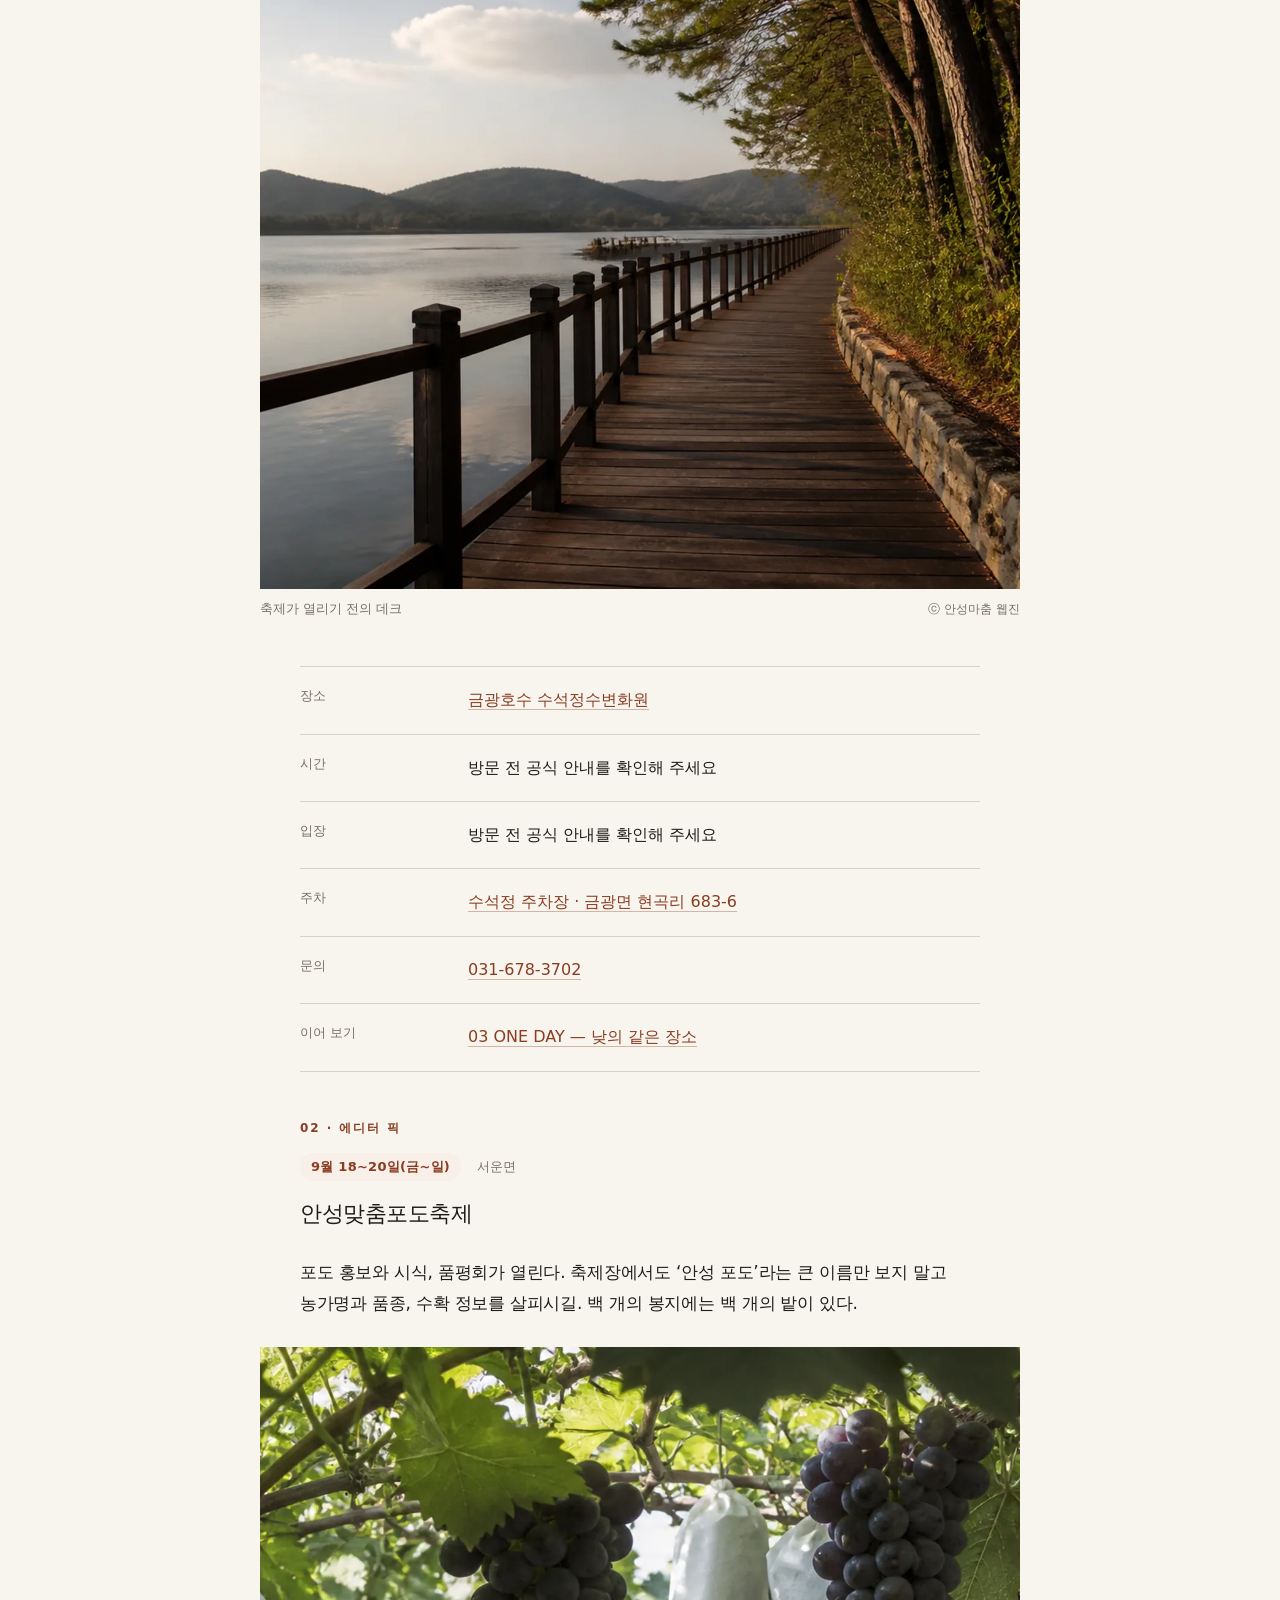
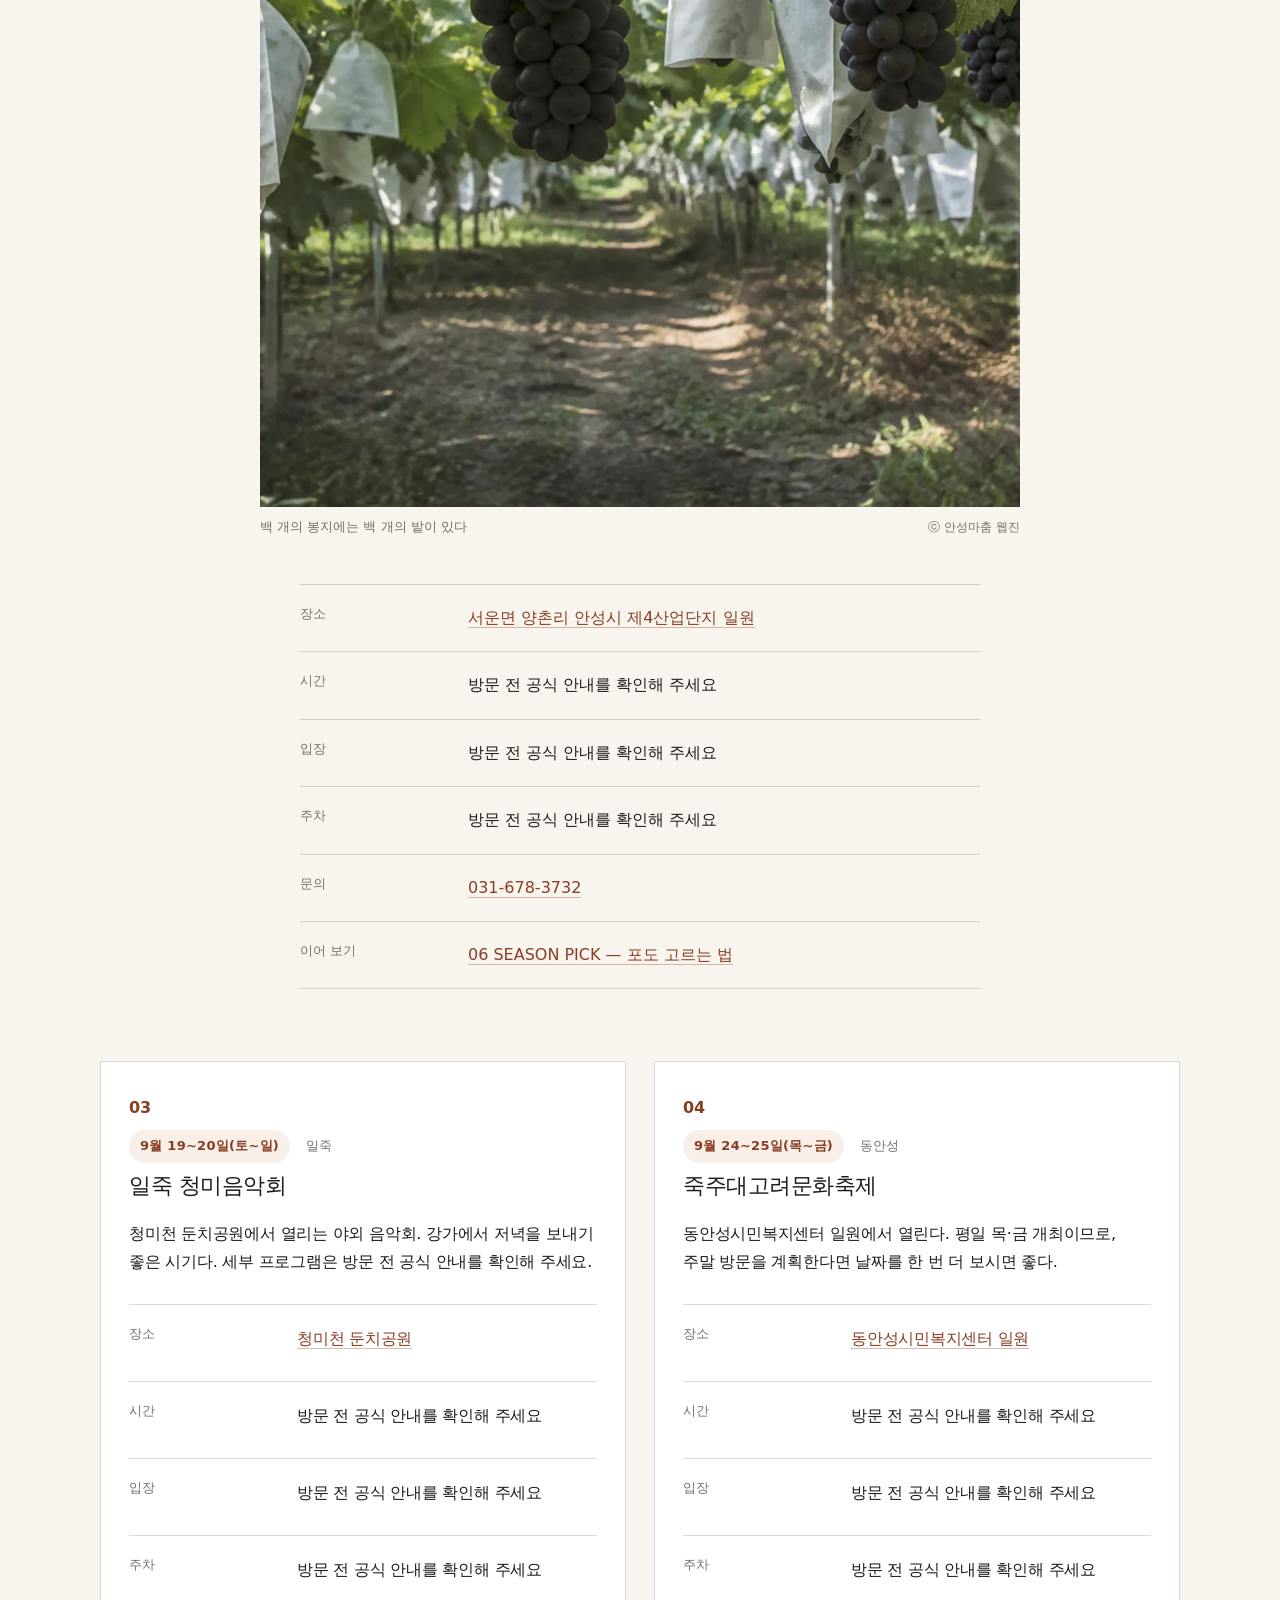
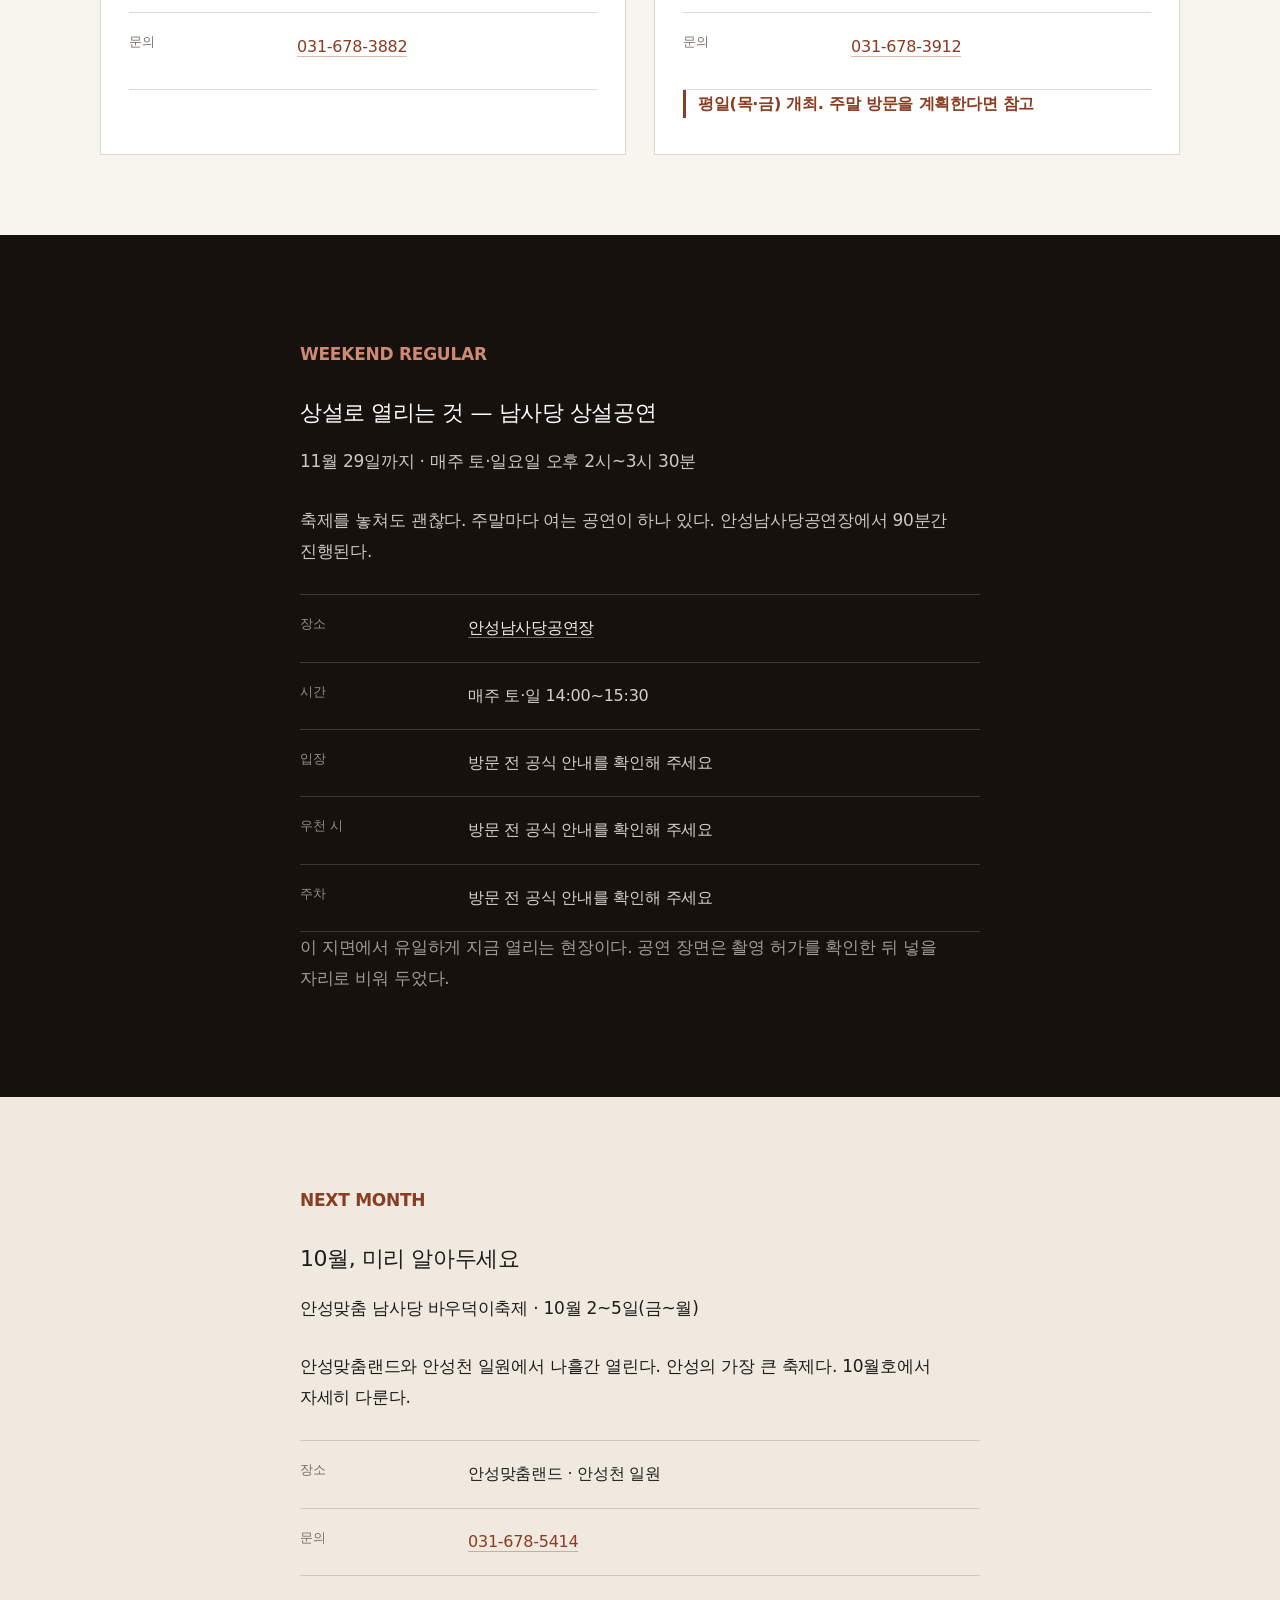
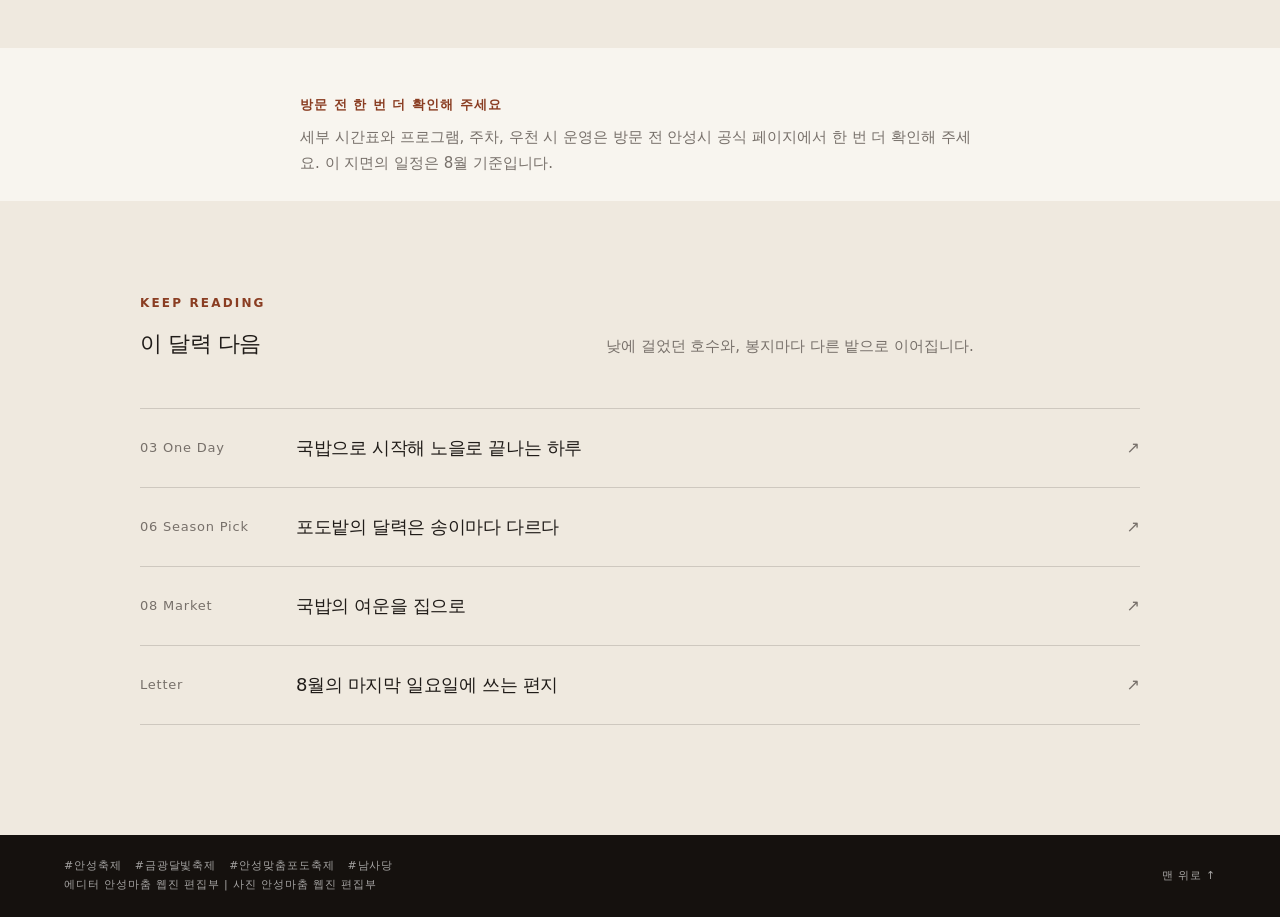
==== commit 2299b582: "Point CALENDAR images to existing place photographs. Use the published ONE DAY garden and boardwalk " ====
--- a/calendar/index.html
+++ b/calendar/index.html
@@ -12,11 +12,11 @@
   <meta property="og:title" content="9월, 안성의 초가을이 열립니다" />
   <meta property="og:description" content="이번 주말이 아니어도 괜찮습니다. 9월 안성은 거의 매 주말 무언가가 열린다." />
   <meta property="og:url" content="https://vidavida1970.github.io/ansung/calendar/" />
-  <meta property="og:image" content="https://vidavida1970.github.io/ansung/calendar/assets/og-calendar.webp" />
+  <meta property="og:image" content="https://vidavida1970.github.io/ansung/one-day/assets/og-oneday.webp" />
   <meta name="twitter:card" content="summary_large_image" />
   <meta name="twitter:title" content="9월, 안성의 초가을이 열립니다" />
   <meta name="twitter:description" content="이번 주말이 아니어도 괜찮습니다. 9월 안성은 거의 매 주말 무언가가 열린다." />
-  <meta name="twitter:image" content="https://vidavida1970.github.io/ansung/calendar/assets/og-calendar.webp" />
+  <meta name="twitter:image" content="https://vidavida1970.github.io/ansung/one-day/assets/og-oneday.webp" />
   <title>CALENDAR | 9월, 안성의 초가을이 열립니다</title>
   <link rel="stylesheet" href="styles.css" />
 </head>
@@ -25,8 +25,8 @@
 
   <header class="hero" aria-labelledby="hero-title">
     <picture class="hero__picture">
-      <source media="(max-width: 720px)" srcset="assets/hero-mobile.webp" />
-      <img src="assets/hero-desktop.webp" alt="축제가 열리기 전의 수석정수변화원. 늦은 오후의 호수와 언덕이 넓게 보인다" width="2400" height="1500" fetchpriority="high" />
+      <source media="(max-width: 720px)" srcset="../one-day/assets/hero-mobile.webp" />
+      <img src="../one-day/assets/garden.webp" alt="축제가 열리기 전의 수석정수변화원. 늦은 오후의 호수와 언덕이 넓게 보인다" width="2400" height="1500" fetchpriority="high" />
     </picture>
     <div class="hero__shade"></div>
     <div class="hero__inner">
@@ -57,7 +57,7 @@
       </div>
 
       <figure class="bleed-figure">
-        <img src="assets/garden.webp" alt="축제가 열리기 전의 수석정수변화원. 낮의 호수와 언덕이 넓게 펼쳐져 있다" width="2200" height="1238" loading="lazy" />
+        <img src="../one-day/assets/garden.webp" alt="축제가 열리기 전의 수석정수변화원. 낮의 호수와 언덕이 넓게 펼쳐져 있다" width="2200" height="1238" loading="lazy" />
         <figcaption>
           <span>9월 5일 밤, 이 자리에 달빛축제가 열린다</span>
           <small>ⓒ 안성마춤 웹진</small>
@@ -118,7 +118,7 @@
           <p>이번 호 03 코스와 그대로 이어진다. 낮에 걸었던 수석정수변화원을 밤에 다시 보는 구성이다. 낮의 호수와 밤의 호수는 다른 장소다. 체험부스와 공연이 예정돼 있다.</p>
         </div>
         <figure class="square-figure">
-          <img src="assets/boardwalk.webp" alt="축제가 열리기 전의 수변데크. 사람이 모일 수 있는 공간이 넓게 보인다" width="1400" height="1400" loading="lazy" />
+          <img src="../one-day/assets/boardwalk.webp" alt="축제가 열리기 전의 수변데크. 사람이 모일 수 있는 공간이 넓게 보인다" width="1400" height="1400" loading="lazy" />
           <figcaption>
             <span>축제가 열리기 전의 데크</span>
             <small>ⓒ 안성마춤 웹진</small>
@@ -146,7 +146,7 @@
           <p>포도 홍보와 시식, 품평회가 열린다. 축제장에서도 ‘안성 포도’라는 큰 이름만 보지 말고 농가명과 품종, 수확 정보를 살피시길. 백 개의 봉지에는 백 개의 밭이 있다.</p>
         </div>
         <figure class="square-figure">
-          <img src="assets/vineyard.webp" alt="축제가 열리기 전의 포도밭. 봉지 친 송이가 밭고랑을 따라 이어진다" width="1400" height="1400" loading="lazy" />
+          <img src="../season-pick/assets/vineyard.webp" alt="축제가 열리기 전의 포도밭. 봉지 친 송이가 밭고랑을 따라 이어진다" width="1400" height="1400" loading="lazy" />
           <figcaption>
             <span>백 개의 봉지에는 백 개의 밭이 있다</span>
             <small>ⓒ 안성마춤 웹진</small>
--- a/calendar/styles.css
+++ b/calendar/styles.css
@@ -0,0 +1,515 @@
+:root {
+  --ink: #201c19;
+  --muted: #77706a;
+  --paper: #f8f5ef;
+  --paper-2: #efe9df;
+  --line: rgba(32, 28, 25, 0.16);
+  --accent: #8a3d22;
+  --hero: #15100c;
+  --night: #16110d;
+  --max-text: 680px;
+  --max-wide: 1180px;
+  --side: clamp(24px, 5vw, 64px);
+}
+
+* { box-sizing: border-box; }
+html { scroll-behavior: smooth; }
+body {
+  margin: 0;
+  color: var(--ink);
+  background: var(--paper);
+  font-family: Pretendard, "Noto Sans KR", "Apple SD Gothic Neo", system-ui, -apple-system, BlinkMacSystemFont, "Segoe UI", sans-serif;
+  text-rendering: optimizeLegibility;
+}
+a { color: inherit; }
+img { display: block; width: 100%; height: auto; }
+button, a { -webkit-tap-highlight-color: transparent; }
+
+.skip-link {
+  position: fixed;
+  left: 16px;
+  top: -80px;
+  z-index: 100;
+  padding: 10px 14px;
+  background: #fff;
+  color: #000;
+  border-radius: 4px;
+}
+.skip-link:focus { top: 16px; }
+
+.shell {
+  width: min(var(--max-wide), calc(100% - (var(--side) * 2)));
+  margin-inline: auto;
+}
+.shell--text { max-width: var(--max-text); }
+.shell--contents { max-width: 1000px; }
+.shell--wide { max-width: 1080px; }
+
+.hero {
+  position: relative;
+  min-height: 100svh;
+  overflow: hidden;
+  display: flex;
+  align-items: flex-end;
+  color: #fff;
+  background: var(--hero);
+}
+.hero__picture,
+.hero__picture img,
+.hero__shade {
+  position: absolute;
+  inset: 0;
+  width: 100%;
+  height: 100%;
+}
+.hero__picture img { object-fit: cover; object-position: center 58%; }
+.hero__shade {
+  background:
+    linear-gradient(180deg, rgba(9, 7, 5, 0.08) 0%, rgba(9, 7, 5, 0.18) 42%, rgba(9, 7, 5, 0.88) 100%),
+    linear-gradient(90deg, rgba(9, 7, 5, 0.22), transparent 58%);
+}
+.hero__inner {
+  position: relative;
+  z-index: 2;
+  width: min(1180px, calc(100% - (var(--side) * 2)));
+  margin: 0 auto;
+  padding: 0 0 clamp(52px, 8vh, 88px);
+}
+.eyebrow,
+.section-kicker {
+  margin: 0 0 18px;
+  font-size: 12px;
+  line-height: 1;
+  font-weight: 600;
+  letter-spacing: 0.18em;
+  text-transform: uppercase;
+}
+.hero-kicker {
+  margin: 0 0 14px;
+  font-size: 15px;
+  line-height: 1.5;
+  letter-spacing: -0.01em;
+  color: rgba(255,255,255,.78);
+}
+.hero h1 {
+  max-width: 820px;
+  margin: 0;
+  font-size: 40px;
+  line-height: 1.18;
+  letter-spacing: -0.035em;
+  font-weight: 500;
+  text-wrap: balance;
+}
+.mobile-break { display: none; }
+.hero__subtitle {
+  max-width: 680px;
+  margin: 24px 0 0;
+  font-size: 18px;
+  line-height: 1.7;
+  font-weight: 400;
+  color: rgba(255,255,255,.86);
+}
+.hero__rule {
+  width: 72px;
+  height: 1px;
+  margin: 26px 0 18px;
+  background: rgba(255,255,255,.7);
+}
+.hero__meta {
+  margin: 0;
+  font-size: 13px;
+  line-height: 1.5;
+  color: rgba(255,255,255,.72);
+}
+.hero__scroll {
+  position: absolute;
+  right: 0;
+  bottom: 4px;
+  display: inline-flex;
+  flex-direction: column;
+  align-items: center;
+  gap: 8px;
+  text-decoration: none;
+  font-size: 10px;
+  letter-spacing: .16em;
+  color: rgba(255,255,255,.7);
+}
+.hero__arrow {
+  font-size: 28px;
+  line-height: 1;
+  animation: drift 1.8s ease-in-out infinite;
+}
+@keyframes drift { 0%,100% { transform: translateY(0); } 50% { transform: translateY(7px); } }
+@media (prefers-reduced-motion: reduce) { html { scroll-behavior: auto; } .hero__arrow { animation: none; } }
+
+.story { padding: 112px 0 40px; }
+.story__header { margin-bottom: 46px; }
+.section-kicker { color: var(--accent); }
+.story h2,
+.save h2,
+.regular h2,
+.october h2,
+.contents h2 {
+  margin: 0;
+  font-size: 22px;
+  line-height: 1.4;
+  letter-spacing: -0.02em;
+  font-weight: 500;
+}
+.lead p,
+.hour-copy p,
+.regular p,
+.october p {
+  margin: 0 0 28px;
+  font-size: 17px;
+  line-height: 1.8;
+  letter-spacing: -0.015em;
+  word-break: keep-all;
+}
+.lead p:last-child,
+.hour-copy p:last-child,
+.regular p:last-child,
+.october p:last-child { margin-bottom: 0; }
+.credit {
+  margin: 36px 0 0;
+  font-size: 13px;
+  color: var(--muted);
+  letter-spacing: -0.01em;
+}
+.inline-link {
+  color: var(--accent);
+  text-decoration: none;
+  border-bottom: 1px solid rgba(138, 61, 34, 0.35);
+}
+
+.event { padding-top: 48px; }
+.event-index {
+  margin: 0 0 16px;
+  font-size: 12px;
+  letter-spacing: .16em;
+  font-weight: 600;
+  color: var(--accent);
+}
+.hour-stamp {
+  display: flex;
+  align-items: baseline;
+  gap: 16px;
+  margin: 0 0 18px;
+}
+.hour-stamp time {
+  display: inline-block;
+  padding: 5px 11px;
+  border-radius: 999px;
+  background: #f7efe8;
+  font-size: 13px;
+  letter-spacing: .02em;
+  font-weight: 600;
+  color: var(--accent);
+}
+.hour-stamp span {
+  font-size: 13px;
+  color: var(--muted);
+}
+.event h2 { margin-bottom: 28px; }
+.hour-copy { padding-bottom: 8px; }
+
+.bleed-figure { width: 100%; margin: 64px 0 96px; }
+.bleed-figure img { aspect-ratio: 16 / 9; object-fit: cover; }
+.square-figure {
+  width: min(760px, calc(100% - (var(--side) * 2) + 40px));
+  margin: 20px auto 48px;
+}
+.square-figure img { aspect-ratio: 1 / 1; object-fit: cover; }
+figcaption {
+  margin-top: 10px;
+  color: var(--muted);
+  font-size: 13px;
+  line-height: 1.5;
+}
+.bleed-figure figcaption,
+.square-figure figcaption {
+  display: flex;
+  justify-content: space-between;
+  gap: 16px;
+  align-items: baseline;
+}
+.bleed-figure figcaption {
+  width: min(1080px, calc(100% - (var(--side) * 2)));
+  margin: 10px auto 0;
+}
+figcaption small {
+  flex: 0 0 auto;
+  font-size: 12px;
+  color: var(--muted);
+  text-align: right;
+}
+
+.save { padding: 24px 0 56px; }
+.save h2 { margin-bottom: 28px; }
+.route-table {
+  width: 100%;
+  border-collapse: collapse;
+  margin: 42px 0 0;
+}
+.route-table th,
+.route-table td {
+  padding: 16px 0;
+  border-bottom: 1px solid var(--line);
+  text-align: left;
+  vertical-align: top;
+  font-size: 15px;
+  line-height: 1.6;
+  word-break: keep-all;
+}
+.route-table th {
+  font-size: 12px;
+  font-weight: 600;
+  letter-spacing: .08em;
+  color: var(--muted);
+  text-transform: uppercase;
+}
+.route-table td:first-child {
+  width: 128px;
+  color: var(--accent);
+  font-weight: 600;
+  letter-spacing: .02em;
+}
+.route-table td:nth-child(2) {
+  width: 72px;
+  color: var(--muted);
+}
+.route-note {
+  margin: 28px 0 0;
+  color: var(--muted);
+  font-size: 15px;
+  line-height: 1.7;
+}
+
+.guide-list {
+  list-style: none;
+  margin: 28px 0 0;
+  padding: 0;
+  border-top: 1px solid var(--line);
+}
+.guide-list li {
+  display: grid;
+  grid-template-columns: 150px 1fr;
+  gap: 18px;
+  padding: 20px 0;
+  border-bottom: 1px solid var(--line);
+}
+.guide-list span {
+  font-size: 13px;
+  color: var(--muted);
+}
+.guide-list p {
+  margin: 0;
+  font-size: 16px;
+  line-height: 1.65;
+}
+
+.compact-wrap {
+  width: min(1080px, calc(100% - (var(--side) * 2)));
+  margin: 72px auto 40px;
+}
+.compact-grid {
+  display: grid;
+  grid-template-columns: 1fr 1fr;
+  gap: 28px;
+}
+.compact {
+  padding: 32px 28px 28px;
+  background: #fff;
+  border: 1px solid var(--line);
+}
+.compact h2 { margin-bottom: 18px; }
+.compact p {
+  margin: 0 0 8px;
+  font-size: 16px;
+  line-height: 1.75;
+  letter-spacing: -0.015em;
+  word-break: keep-all;
+}
+.weekday {
+  margin: 22px 0 0;
+  padding-left: 12px;
+  border-left: 3px solid var(--accent);
+  color: var(--accent);
+  font-size: 13px;
+  font-weight: 600;
+}
+
+.regular {
+  padding: 104px 0;
+  background: var(--night);
+  color: #f4efe8;
+}
+.regular .section-kicker { color: #d08a74; }
+.regular h2 { color: #fff; margin-bottom: 18px; }
+.regular p { color: rgba(244,239,232,.82); }
+.regular__when {
+  margin: 0 0 28px;
+  font-size: 16px;
+  font-weight: 500;
+  color: #fff;
+}
+.regular .guide-list { border-top-color: rgba(255,255,255,.16); }
+.regular .guide-list li { border-bottom-color: rgba(255,255,255,.16); }
+.regular .guide-list span { color: rgba(244,239,232,.56); }
+.regular .guide-list p { color: rgba(244,239,232,.86); }
+.regular .inline-link {
+  color: #f4efe8;
+  border-bottom-color: rgba(244,239,232,.4);
+}
+.regular .route-note { color: rgba(244,239,232,.62); }
+
+.october {
+  margin: 0;
+  padding: 88px 0 72px;
+  background: var(--paper-2);
+}
+.october h2 { margin-bottom: 18px; }
+.october__event {
+  margin: 0 0 22px;
+  font-size: 18px;
+  font-weight: 500;
+  letter-spacing: -0.02em;
+}
+
+.notice {
+  width: min(var(--max-text), calc(100% - (var(--side) * 2)));
+  margin: 0 auto;
+  padding: 48px 0 24px;
+}
+.notice strong {
+  display: block;
+  margin: 0 0 10px;
+  font-size: 13px;
+  letter-spacing: .08em;
+  color: var(--accent);
+  font-weight: 600;
+}
+.notice p {
+  margin: 0;
+  color: var(--muted);
+  font-size: 15px;
+  line-height: 1.75;
+}
+
+.contents {
+  padding: 96px 0 110px;
+  background: var(--paper-2);
+}
+.contents__heading {
+  display: grid;
+  grid-template-columns: 1fr 1.35fr;
+  gap: 20px 70px;
+  align-items: end;
+  margin-bottom: 48px;
+}
+.contents__heading .section-kicker { grid-column: 1 / -1; margin-bottom: 0; }
+.contents__heading > p:last-child {
+  margin: 0;
+  max-width: 500px;
+  color: var(--muted);
+  font-size: 15px;
+  line-height: 1.7;
+}
+.contents__list {
+  list-style: none;
+  margin: 0;
+  padding: 0;
+  border-top: 1px solid var(--line);
+}
+.contents__list li { border-bottom: 1px solid var(--line); }
+.contents__list a {
+  display: grid;
+  grid-template-columns: 140px 1fr 24px;
+  gap: 16px;
+  align-items: center;
+  min-height: 78px;
+  text-decoration: none;
+}
+.contents__category {
+  font-size: 13px;
+  color: var(--muted);
+  letter-spacing: .06em;
+}
+.contents__title {
+  font-size: 18px;
+  font-weight: 500;
+  letter-spacing: -0.02em;
+}
+.contents__arrow { justify-self: end; color: var(--muted); }
+
+.site-footer { background: #15110e; color: rgba(255,255,255,.62); }
+.site-footer__inner {
+  min-height: 82px;
+  display: flex;
+  align-items: center;
+  justify-content: space-between;
+  gap: 20px;
+  font-size: 11px;
+  letter-spacing: .08em;
+}
+.site-footer p { margin: 0; line-height: 1.7; }
+.site-footer__top { text-decoration: none; }
+
+@media (max-width: 720px) {
+  :root { --side: 24px; }
+  .hero__picture img { object-position: center 48%; }
+  .hero__inner { padding-bottom: 46px; }
+  .hero h1 { font-size: 28px; }
+  .mobile-break { display: block; }
+  .hero__subtitle { margin-top: 18px; font-size: 16px; }
+  .hero__scroll { display: none; }
+  .story { padding: 80px 0 24px; }
+  .story h2, .save h2, .regular h2, .october h2 { font-size: 22px; }
+  .square-figure { width: 100%; margin: 8px 0 40px; }
+  .bleed-figure { margin: 48px 0 72px; }
+  .bleed-figure figcaption,
+  .square-figure figcaption {
+    padding-inline: 24px;
+    width: auto;
+    flex-direction: column;
+    gap: 4px;
+  }
+  .bleed-figure figcaption small,
+  .square-figure figcaption small { text-align: left; }
+  .route-table thead { display: none; }
+  .route-table, .route-table tbody, .route-table tr, .route-table td { display: block; width: 100%; }
+  .route-table tr { padding: 16px 0; border-bottom: 1px solid var(--line); }
+  .route-table td {
+    width: auto;
+    padding: 0 0 6px;
+    border: 0;
+  }
+  .route-table td:first-child { margin-bottom: 6px; }
+  .place { display: none; }
+  .save { padding: 8px 0 24px; }
+  .guide-list li { grid-template-columns: 1fr; gap: 6px; }
+  .compact-wrap { width: auto; margin: 48px 24px 24px; }
+  .compact-grid { grid-template-columns: 1fr; }
+  .regular { padding: 80px 0; }
+  .october { padding: 72px 0 56px; }
+  .notice { width: auto; margin: 0 24px; }
+  .contents { padding: 78px 0 86px; }
+  .contents__heading { grid-template-columns: 1fr; gap: 18px; }
+  .contents__heading .section-kicker { grid-column: auto; }
+  .contents__list a {
+    grid-template-columns: 1fr 20px;
+    gap: 4px 12px;
+    min-height: 86px;
+    padding-block: 14px;
+  }
+  .contents__category { grid-column: 1; }
+  .contents__title { grid-column: 1; }
+  .contents__arrow { grid-column: 2; grid-row: 1 / 3; align-self: center; }
+  .site-footer__inner {
+    min-height: 96px;
+    flex-direction: column;
+    align-items: flex-start;
+    justify-content: center;
+    gap: 8px;
+  }
+}
